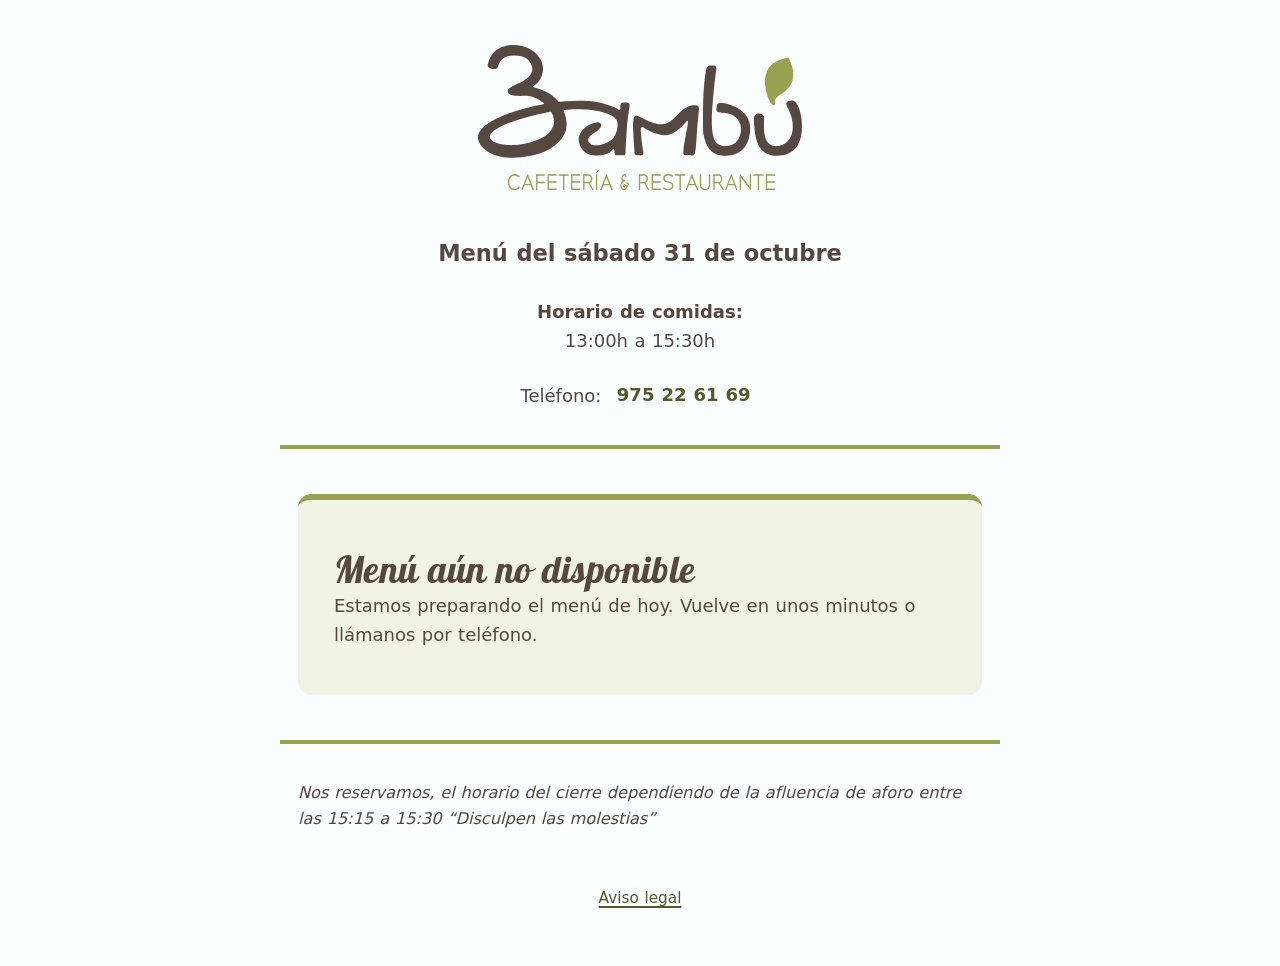
==== index.html @ 219ed7f4 "chore: publicar 20261029-menu-cafeteria.json" ====
<!doctype html>
<html lang="es">
<head>
  <meta charset="utf-8">
  <meta name="viewport" content="width=device-width, initial-scale=1">
  <meta http-equiv="Content-Security-Policy" content="default-src 'none'; style-src 'self'; img-src 'self'; font-src 'self'; manifest-src 'self'; base-uri 'none'; form-action 'none'">
  <meta name="referrer" content="no-referrer">
  <meta name="color-scheme" content="light dark">
  <title>Menú aún no disponible · Bambú Cafetería &amp; Restaurante</title>
  <meta name="description" content="Menú del día de Bambú, cafetería y restaurante de E.Leclerc Soria, con alérgenos de cada plato.">


  <link rel="icon" href="iconos/favicon-32.png" sizes="32x32" type="image/png">
  <link rel="icon" href="iconos/favicon.svg" type="image/svg+xml">
  <link rel="apple-touch-icon" href="iconos/apple-touch-icon.png">
  <link rel="manifest" href="manifest.webmanifest">
  <meta name="theme-color" content="#F9FDFD" media="(prefers-color-scheme: light)">
  <meta name="theme-color" content="#2A231F" media="(prefers-color-scheme: dark)">
  <meta name="apple-mobile-web-app-title" content="Bambú">


  <link rel="preload" href="fuentes/lobster-latin.woff2" as="font" type="font/woff2" crossorigin>
  <link rel="stylesheet" href="css/menu.css?v=fe6bcbd96f">
</head>
<body>

  <a class="salto" href="#pendiente-titulo">Saltar al contenido</a>



<header class="cabecera contenedor">
  <h1 class="cabecera__marca">
<svg xmlns="http://www.w3.org/2000/svg" viewBox="186.5 1462.2 4628 2075" class="logo" aria-hidden="true" focusable="false"><path class="logo__marca" fill="currentColor" d="M680.5,3072.5C542.1,3074.4 393,3045.3 284,2954.5C226.3,2906.4 172.5,2832.2 189.8,2752.6C196.6,2721.4 213.1,2693.3 232.6,2668.5C286.2,2600.4 364.6,2557.3 440.5,2519C567.7,2454.8 704.6,2412.4 841.5,2374.5C909.7,2355.7 959,2343.5 1028,2327.9C1053.6,2322.2 1079.3,2316.9 1105,2311.5C1110.2,2310.4 1115.5,2309.7 1120.8,2308.5C1123.2,2307.9 1125.6,2307.1 1128,2306.2C1128.8,2305.8 1130.9,2304.2 1130.5,2302.9C1128.4,2295.1 1119.2,2289.7 1113.5,2285.3C1087.7,2265.4 1077,2255.7 1048.5,2239.5C998.6,2211.3 944.1,2194.9 887.3,2188.5C851.7,2184.5 815.5,2190.3 780,2190.5C763.3,2190.6 746.6,2189.7 730,2188.7C706.1,2187.3 681.7,2185.1 659,2176.8C644.8,2171.6 628.6,2165.8 619.4,2152.8C616.8,2149 614.4,2144.9 612.9,2140.5C599.4,2100.9 643.4,2072.3 671.5,2055.5C681.1,2049.8 690.7,2044.2 700.7,2039.2C741.9,2018.7 743,2021.6 784.5,2001.8C799.6,1994.6 814.6,1987.2 829.2,1978.9C882.8,1948.4 940.9,1905.1 957.1,1841.9C962.2,1822.1 963,1808.7 961.5,1788.3C960.9,1780.1 956.9,1763.1 954,1755.5C947,1737.1 940,1723.5 928.5,1707.5C914,1687.4 897.4,1666.9 876.7,1652.7C821.6,1614.7 755,1609 690,1610.8C644,1612.1 591.7,1619.2 554,1648.5C525.4,1670.7 501.1,1699.2 485.4,1732C473.5,1756.8 471.9,1798.1 438.8,1805.3C434.8,1806.1 430.6,1806.4 426.5,1806.3C415.9,1805.8 405.4,1804.8 394.9,1803.3C375.3,1800.5 354.5,1796.7 338.2,1784.5C320.5,1771.4 324.6,1744.6 329.5,1726.5C332.9,1714.3 336.1,1702 340.2,1690.1C344.4,1678.2 349.5,1666.5 354.6,1655C380.7,1596.3 428,1543.4 485,1513.2C530.2,1489.2 578.3,1473.9 629,1466.8C801.7,1442.5 1002.7,1514.5 1083.6,1677.3C1093.4,1697.1 1101.2,1717.8 1106.7,1739.2C1127.6,1819.9 1109.6,1905.8 1060.4,1972.7C1039.8,2000.8 1012.4,2023.8 985.4,2045.4C981.8,2048.2 977.4,2049.9 973.8,2052.6C971.1,2054.7 965.8,2060.3 971.6,2062.7C981.7,2066.8 982,2064.8 992.5,2067.8C1016.3,2074.8 1040.1,2081.9 1063.7,2089.7C1123.8,2109.4 1179.9,2137 1232,2172.9C1263.1,2194.3 1290.5,2221.1 1315.3,2249.5C1321.7,2256.9 1327.6,2264.6 1334,2271.9C1335,2273 1336.1,2274.4 1337.5,2274.8C1339.7,2275.3 1342,2274.8 1344.2,2274.6C1352,2274 1359.8,2273.2 1367.5,2272.5C1390,2270.5 1412.5,2268.2 1435,2266.4C1519.3,2259.7 1603.9,2257.2 1688.5,2259.7C1805.9,2263.1 1924.3,2278.3 2036.4,2314.3C2067.5,2324.2 2092.7,2333.7 2122.2,2346.9C2134.8,2352.6 2147.2,2358.6 2159.5,2364.9C2173.6,2372.1 2179.1,2377.5 2194,2383C2198,2384.5 2202.2,2385.5 2206.5,2385.7C2217.2,2386.2 2220.8,2373.7 2220.7,2365.2C2220.4,2346.1 2216.9,2326.2 2224.1,2307.7C2234.7,2280.2 2272.2,2283.2 2295.5,2284.5C2314.4,2285.6 2329.6,2285.1 2344.8,2296.8C2362.1,2309.9 2352.6,2337.7 2349.4,2354.8C2333.7,2441.6 2321.8,2528.5 2315.4,2616.5C2309.6,2697.6 2304,2778.8 2298.9,2860C2294.7,2928.8 2296.3,2935.3 2293.8,3004.1C2293.5,3013 2293.2,3022.8 2286.7,3029.6C2280.4,3036.1 2271.2,3036.1 2262.9,3036.2C2247.4,3036.5 2232,3036.3 2216.5,3036.5C2202,3036.6 2186.1,3037.4 2171.4,3036.5C2163.2,3035.9 2151.5,3036.1 2145.6,3028.6C2132,3011.3 2137.1,2982.2 2135.4,2962.9C2134.9,2956.8 2132.2,2943.2 2122.9,2943.5C2119.2,2943.6 2114.8,2947.7 2112.5,2950.2C2103,2960.4 2090.3,2976.3 2079.8,2985.7C2057.5,3005.8 2028.9,3017.9 2000,3024.8C1958.8,3034.8 1916.6,3038.8 1874.2,3039C1840.7,3039.2 1807.1,3036.6 1775,3025.9C1679.2,2994.2 1614,2887.9 1626.8,2788.4C1631.9,2749.2 1649.9,2713.9 1674.3,2683.2C1714,2633.4 1770.4,2597.2 1831.1,2578.6C1839,2576.1 1847.1,2574.1 1855.1,2572.1C1876.6,2566.9 1908.5,2558.8 1928.3,2573.3C1954.6,2592.5 1944.8,2630.7 1928.9,2652.8C1888.2,2709.3 1811.9,2722.7 1772.8,2781.2C1767.3,2789.3 1762.1,2801.6 1760.8,2811.4C1754.6,2858.7 1804.5,2889.1 1845.6,2893.1C1910.1,2899.4 1975.8,2883.6 2033.1,2854.2C2066.5,2837.1 2098.3,2814.9 2122,2785.5C2159.5,2739.1 2173.9,2679.1 2179.6,2621C2182.4,2593.5 2180.3,2563.7 2168,2538.5C2154.6,2511.3 2131.4,2490.3 2105.5,2475.3C2028.6,2430.5 1940.6,2409.7 1853.4,2396.2C1774.9,2384 1695,2379.5 1615.5,2380.3C1557.2,2380.8 1521.1,2382.3 1463,2387C1447.5,2388.3 1432.1,2390.5 1416.7,2392C1414.6,2392.2 1411.1,2391.4 1409.1,2392.9C1407.9,2393.8 1408.1,2397 1408.5,2398.1C1410.1,2403.1 1412.1,2408 1413.8,2413C1429.5,2457.8 1430.6,2458.4 1441.9,2504.5C1457.1,2566.5 1456.6,2633.6 1436.7,2694.5C1404.7,2792.5 1327.9,2872.8 1242.3,2927.3C1205.7,2950.6 1179.9,2966.2 1140.3,2984.4C1070.1,3016.6 994.8,3035.9 919,3049.5C840.3,3063.6 760.5,3071.4 680.5,3072.5ZM3719.4,3044.9C3682.4,3044.7 3645.1,3040.8 3609.8,3029.4C3592.5,3023.8 3571.9,3015.4 3556.5,3005.7C3475.2,2954.4 3435.3,2862.2 3414.6,2772C3407.9,2742.8 3401.1,2713.1 3400.8,2683C3400.3,2616 3400.1,2549 3400.4,2482C3400.7,2415.3 3401.3,2348.7 3402.6,2282C3403.4,2233.4 3407.2,2158.5 3410.6,2110C3415.6,2037 3421.2,1963.9 3432.6,1891.5C3434.9,1876.5 3437.9,1861.6 3440.6,1846.7C3446.6,1814.7 3453.8,1764.4 3492.7,1755.6C3502.4,1753.4 3516.1,1754.4 3525,1754.7C3534.7,1755 3544.4,1754.6 3554,1755.8C3558.9,1756.4 3563.7,1758.2 3568.3,1760.2C3597.2,1772.7 3590.2,1809.8 3587.1,1834.2C3582.5,1869.4 3577.7,1904.6 3573.3,1939.8C3569,1975 3564.8,2010.2 3561.1,2045.5C3548.5,2163.7 3536.9,2281.9 3530,2400.5C3524.9,2487.3 3523.4,2574.4 3531,2661.1C3537.8,2738.1 3549.4,2832.8 3618.1,2881.5C3651.7,2905.3 3694.4,2910.6 3734.5,2906.6C3781.8,2902 3831.4,2888.4 3868,2856.4C3899,2829.2 3918.6,2791.8 3929,2752.2C3940.3,2709 3948.4,2665.9 3939.6,2621.3C3933.3,2589.8 3920.9,2559 3902.5,2532.6C3865.8,2479.7 3805.4,2444.8 3742.1,2435.6C3704.3,2430.1 3704.3,2431.9 3666,2429.5C3644.6,2428.2 3625.5,2427.8 3606.7,2417.1C3597.4,2411.9 3593.9,2401.2 3592.4,2391.3C3591,2382.5 3591.9,2369.4 3592.8,2360.5C3594.7,2341.4 3596.2,2317.8 3610.5,2303.1C3627.3,2285.8 3658.3,2289.9 3679.1,2291.3C3711.8,2293.6 3745.3,2302.1 3776.2,2311.9C3851.4,2335.5 3928.2,2370 3983,2428.5C4004,2451 4015.8,2466.4 4031.4,2492.9C4039.8,2507.3 4052.3,2535.2 4057.7,2550.9C4075.4,2602.4 4076.8,2659.5 4071.2,2713C4059.9,2821.1 4013.2,2936 3917.4,2995.6C3858.3,3032.4 3788.2,3045.2 3719.4,3044.9ZM4463,3044.5C4427.7,3044.9 4391.1,3042.8 4357.1,3032.1C4325.2,3021.9 4294.9,3008.6 4268.3,2988.1C4189.3,2927.2 4158.7,2821.7 4144.4,2727.3C4141.6,2708.7 4139.1,2690.1 4137.1,2671.5C4134.8,2650.9 4133.3,2630.2 4131.6,2609.5C4130.2,2592.9 4128.8,2576.4 4127.8,2559.8C4125.5,2520.9 4123.5,2471.4 4160,2446.8C4170.1,2439.9 4184.9,2439.4 4196.3,2439.1C4229.8,2438.2 4270.2,2458 4273,2495.2C4274.7,2518.2 4273.1,2535.6 4272.4,2558.5C4271.7,2579.2 4270.6,2599.8 4270.5,2620.5C4270.4,2639 4270.7,2657.5 4271.8,2676C4272.5,2687.9 4274.1,2699.8 4275.7,2711.6C4285,2778 4304.5,2850.8 4365.7,2887.8C4374,2892.8 4388.9,2898.9 4398.2,2901.4C4411,2904.7 4428.9,2907.2 4442.1,2907C4469.2,2906.5 4484.7,2904 4510.9,2897.4C4540.6,2889.9 4568,2874.8 4591.5,2855.4C4685.6,2778.1 4694.3,2642.4 4673.4,2531C4669.3,2509.3 4662.2,2484.5 4655,2463.7C4645.9,2437.4 4631.9,2401.2 4620.3,2376C4616.4,2367.7 4611.5,2359.8 4607.4,2351.7C4596.1,2329.4 4577.7,2292.8 4604.4,2273.6C4610.2,2269.4 4616.4,2265.7 4622.9,2262.6C4632.6,2258 4648.3,2254 4659,2253.4C4665.6,2253.1 4672.2,2253.2 4678.7,2254.3C4723.7,2262.4 4748.2,2310.8 4764.6,2348.1C4768.5,2357.2 4771.9,2366.4 4775.1,2375.8C4778.4,2385.1 4781.3,2394.5 4784.1,2404C4786.8,2413.4 4789.5,2423 4791.6,2432.6C4795.8,2451.9 4799.8,2471.3 4802.9,2490.9C4806,2510.3 4808.3,2529.9 4810.1,2549.5C4818.1,2638.6 4815.1,2728.5 4787.7,2814.4C4767.6,2877.1 4734.4,2937.5 4681.1,2977.8C4654.7,2997.7 4625.1,3012.9 4594,3024.1C4552.2,3039 4507.2,3044.1 4463,3044.5ZM2479.8,3038.4C2466.8,3038.6 2453.1,3041.1 2441,3034.8C2418.4,3023.1 2421,2990.7 2419.9,2969.8C2419.2,2956.6 2418.4,2943.3 2417.5,2930C2410.9,2830.6 2402.5,2731.2 2401.3,2631.5C2400.9,2593.9 2401.3,2556 2407.6,2518.8C2409.7,2506.1 2412.2,2492.2 2421.7,2482.6C2439.9,2464 2470.2,2475 2490.1,2483.9C2499.5,2488.1 2508.9,2492.6 2518.2,2497.3C2530.1,2503.3 2541.7,2509.9 2553.5,2516C2650.8,2566.3 2764.9,2619.5 2876,2584.3C2920.1,2570.3 2955.7,2537.6 2987.8,2505.7C3047.5,2446.5 3104.1,2378.4 3182.7,2343.5C3214.9,2329.2 3249.9,2324.7 3284.8,2323.3C3301.1,2322.7 3320.2,2324.1 3332.2,2336.8C3343.9,2349.2 3343.8,2367.9 3342.7,2383.6C3339,2434.1 3338.6,2433.8 3333.1,2484.3C3329.5,2517.9 3325.3,2551.3 3322.4,2584.9C3317,2647.6 3308.3,2796.7 3303.6,2859.2C3300.1,2905.7 3295.7,2943.8 3288.9,2990C3286.8,3003.5 3284.9,3023.6 3271.2,3031.9C3267.4,3034.2 3263,3035.4 3258.7,3036.3C3245.6,3039.2 3234.4,3039.2 3221.1,3038.8C3208.4,3038.4 3195.7,3037.4 3183,3037.1C3164.8,3036.8 3135.4,3043.4 3123.5,3024.1C3117.6,3014.5 3118.1,3002.5 3118.9,2991.8C3120.4,2972.8 3121.8,2953.8 3123.8,2934.9C3125.9,2915.9 3128.3,2896.9 3131.1,2878C3142.9,2797.5 3161.6,2718.1 3176.7,2638.2C3182.3,2608.8 3182.1,2601.3 3183.8,2571.5C3184.1,2566.4 3187.8,2546.8 3178.9,2543.6C3168.1,2539.7 3158.2,2561.2 3154.5,2565.5C3144.8,2577 3134.5,2588.1 3124.3,2599.1C3063.3,2665.1 2990.2,2730.8 2898.6,2747.1C2805.6,2763.7 2713.4,2727.1 2631.4,2687.5C2604,2674.3 2578.9,2655.6 2553.2,2639.7C2545.4,2634.9 2531.1,2628.3 2522.8,2635.6C2517.6,2640.1 2514.7,2651.8 2513.7,2655.8C2509.6,2673.2 2511.4,2692 2513,2709.5C2522,2805.9 2522.8,2818.6 2535.6,2914.5C2537.7,2930.5 2540.3,2946.5 2542.9,2962.4C2544.6,2972.7 2547.2,2982.8 2548.4,2993.1C2549.2,3000.5 2549.4,3008 2549.1,3015.5C2547.6,3047.2 2496.9,3038.1 2479.8,3038.4ZM673.5,2892.4C795.1,2890.4 917,2867.2 1029.5,2820.5C1096.7,2792.6 1162.4,2759.6 1211.2,2704.3C1243.5,2667.7 1268,2620.3 1271.5,2571C1273.7,2538.9 1268.2,2507.1 1258.8,2476.5C1253.5,2459 1246.5,2445.3 1238,2429.2C1235.5,2424.4 1232,2417 1225.3,2417C1218.4,2417 1212.1,2419.2 1205.4,2420.4C1187.2,2423.7 1168.9,2426.3 1150.8,2430C1107.3,2438.8 1064,2448.1 1020.8,2457.6C945.6,2474.2 871.7,2496.2 798.2,2518.9C685.3,2553.7 571.7,2592.4 468,2650.1C444.7,2663.1 429.2,2673.1 408.2,2689.6C395.9,2699.3 383.5,2711.4 373.7,2723.6C367.6,2731.2 360.3,2743.6 357.7,2753C344.6,2800.7 391.9,2835.3 429,2852.9C475.7,2874.9 527.1,2883.4 578,2888C610.4,2890.9 641,2892.9 673.5,2892.4Z"/><path class="logo__decor" fill="#99A052" d="M4427.3,3309.1L4427.3,3331.4L4316.7,3331.4L4316.7,3407.9L4426.2,3407.9L4426.2,3429.4L4316.7,3429.4L4316.7,3511.7L4428,3511.7L4428,3534.1L4297.6,3534.1L4297.6,3309.1L4427.3,3309.1ZM4264.9,3309.1L4264.9,3331.4L4201.9,3331.4L4201.9,3534.1L4182.5,3534.1L4182.5,3331.4L4119.5,3331.4L4119.5,3309.1L4264.9,3309.1ZM3927.9,3306.2L4068.1,3483.8L4068.1,3309.1L4087,3309.1L4087,3537L4083.7,3537L3943.4,3359.1L3943.4,3534.1L3924.8,3534.1L3924.8,3306.2L3927.9,3306.2ZM3805.9,3306.2L3895.8,3534.1L3874.5,3534.1L3848.2,3466.1L3759.2,3466.1L3732.9,3534.1L3712.4,3534.1L3802.1,3306.2L3805.9,3306.2ZM3765.8,3448.8L3841.5,3448.8L3803.9,3350.9L3765.8,3448.8ZM3624.1,3309.1C3633.3,3309.1 3641.2,3310.9 3648,3314.4C3654.7,3317.9 3660.3,3322.6 3664.7,3328.4C3669.1,3334.2 3672.3,3340.9 3674.5,3348.5C3676.6,3356.2 3677.7,3364.1 3677.7,3372.3C3677.7,3379 3677,3385.5 3675.6,3391.7C3674.2,3398 3672.1,3403.8 3669.2,3409.2C3666.4,3414.6 3662.8,3419.3 3658.3,3423.3C3653.9,3427.4 3648.7,3430.4 3642.8,3432.6L3699.7,3534.1L3677.7,3534.1L3623.2,3435.6L3566.6,3435.6L3566.6,3534.1L3547.5,3534.1L3547.5,3309.1L3624.1,3309.1ZM3566.6,3417.6L3621.4,3417.6C3627.9,3417.6 3633.5,3416.4 3638.2,3414.1C3642.9,3411.7 3646.7,3408.6 3649.7,3404.5C3652.6,3400.5 3654.8,3395.9 3656.2,3390.8C3657.6,3385.8 3658.3,3380.4 3658.3,3374.7C3658.3,3369 3657.6,3363.6 3656.2,3358.4C3654.8,3353.2 3652.6,3348.6 3649.7,3344.5C3646.7,3340.5 3642.9,3337.3 3638.2,3335C3633.5,3332.6 3627.9,3331.4 3621.4,3331.4L3566.6,3331.4L3566.6,3417.6ZM3374.1,3309.1L3374.1,3444.7C3374.1,3455.6 3375,3465.4 3376.9,3474.1C3378.7,3482.7 3381.9,3490.1 3386.2,3496.1C3390.6,3502.2 3396.3,3506.8 3403.3,3509.9C3410.2,3513.1 3418.8,3514.7 3429.1,3514.7C3448.4,3514.7 3462.4,3508.9 3471.2,3497.4C3479.9,3486 3484.3,3468.4 3484.3,3444.7L3484.3,3309.1L3503.2,3309.1L3503.2,3444.1C3503.2,3475.8 3496.8,3499.3 3484.1,3514.4C3471.3,3529.4 3452.9,3537 3428.9,3537C3403.5,3537 3384.8,3529.1 3372.8,3513.2C3360.8,3497.3 3354.7,3474.4 3354.7,3444.4L3354.7,3309.1L3374.1,3309.1ZM3244.1,3306.2L3334.1,3534.1L3312.7,3534.1L3286.4,3466.1L3197.4,3466.1L3171.1,3534.1L3150.6,3534.1L3240.3,3306.2L3244.1,3306.2ZM3204.1,3448.8L3279.7,3448.8L3242.1,3350.9L3204.1,3448.8ZM3147.3,3309.1L3147.3,3331.4L3084.3,3331.4L3084.3,3534.1L3064.9,3534.1L3064.9,3331.4L3002,3331.4L3002,3309.1L3147.3,3309.1ZM2966.1,3347.6C2955.7,3341.3 2945.1,3336.4 2934.2,3332.9C2923.3,3329.4 2912.3,3327.6 2901.1,3327.6C2893.9,3327.6 2887.2,3328.5 2881.2,3330.1C2875.2,3331.8 2870.1,3334.3 2865.9,3337.8C2861.6,3341.2 2858.4,3345.5 2856.1,3350.6C2853.8,3355.7 2852.6,3361.6 2852.6,3368.5C2852.6,3378.1 2855,3385.4 2859.7,3390.4C2864.5,3395.4 2871.9,3399.8 2882,3403.5C2886.2,3405.1 2890.8,3406.6 2896,3408.1C2901.2,3409.5 2906.5,3411.1 2911.8,3412.6C2917.2,3414.2 2922.4,3415.8 2927.6,3417.3C2932.8,3418.9 2937.5,3420.4 2941.7,3422C2954,3426.9 2963.1,3433.4 2968.9,3441.4C2974.8,3449.5 2977.7,3460.2 2977.7,3473.8C2977.7,3493.6 2971.7,3509.1 2959.8,3520.2C2947.8,3531.4 2930.5,3537 2907.8,3537C2902.8,3537 2897.1,3536.7 2890.7,3536C2884.3,3535.3 2877.7,3534.2 2870.9,3532.6C2864,3531 2857.2,3528.9 2850.5,3526.3C2843.8,3523.6 2837.5,3520.2 2831.7,3516.1L2836.1,3495.5C2841.8,3499.1 2847.8,3502.1 2854.2,3504.7C2860.6,3507.2 2866.9,3509.3 2873.3,3511C2879.7,3512.6 2885.9,3513.8 2891.9,3514.5C2897.9,3515.2 2903.4,3515.5 2908.5,3515.5C2925.2,3515.5 2937.7,3511.8 2945.9,3504.4C2954,3496.9 2958.1,3486.4 2958.1,3472.9C2958.1,3464.1 2956.1,3456.9 2952.1,3451.3C2948.1,3445.7 2941,3441.1 2930.7,3437.6C2927.3,3436.4 2923.2,3435.2 2918.4,3433.8C2913.6,3432.4 2908.5,3431 2903.1,3429.5C2897.8,3428.1 2892.5,3426.5 2887.2,3425C2882,3423.4 2877.2,3421.8 2873.1,3420.3C2867.2,3417.9 2861.7,3415.2 2856.8,3412.2C2851.9,3409.1 2847.8,3405.5 2844.4,3401.1C2841,3396.8 2838.3,3391.8 2836.4,3386.2C2834.4,3380.5 2833.5,3373.9 2833.5,3366.4C2833.5,3356.4 2835.1,3347.7 2838.5,3340.3C2841.8,3332.8 2846.5,3326.6 2852.6,3321.4C2858.7,3316.4 2866,3312.5 2874.5,3310C2883.1,3307.4 2892.5,3306.2 2902.9,3306.2C2927.6,3306.2 2950.1,3313 2970.6,3326.8L2966.1,3347.6ZM2796.8,3309.1L2796.8,3331.4L2686.1,3331.4L2686.1,3407.9L2795.6,3407.9L2795.6,3429.4L2686.1,3429.4L2686.1,3511.7L2797.4,3511.7L2797.4,3534.1L2667,3534.1L2667,3309.1L2796.8,3309.1ZM2561,3309.1C2570.2,3309.1 2578.2,3310.9 2585,3314.4C2591.7,3317.9 2597.3,3322.6 2601.7,3328.4C2606,3334.2 2609.3,3340.9 2611.5,3348.5C2613.6,3356.2 2614.7,3364.1 2614.7,3372.3C2614.7,3379 2614,3385.5 2612.6,3391.7C2611.2,3398 2609.1,3403.8 2606.2,3409.2C2603.4,3414.6 2599.8,3419.3 2595.3,3423.3C2590.9,3427.4 2585.7,3430.4 2579.7,3432.6L2636.7,3534.1L2614.7,3534.1L2560.2,3435.6L2503.6,3435.6L2503.6,3534.1L2484.5,3534.1L2484.5,3309.1L2561,3309.1ZM2503.6,3417.6L2558.4,3417.6C2564.9,3417.6 2570.5,3416.4 2575.2,3414.1C2579.8,3411.7 2583.7,3408.6 2586.6,3404.5C2589.6,3400.5 2591.8,3395.9 2593.2,3390.8C2594.6,3385.8 2595.3,3380.4 2595.3,3374.7C2595.3,3369 2594.6,3363.6 2593.2,3358.4C2591.8,3353.2 2589.6,3348.6 2586.6,3344.5C2583.7,3340.5 2579.8,3337.3 2575.2,3335C2570.5,3332.6 2564.9,3331.4 2558.4,3331.4L2503.6,3331.4L2503.6,3417.6ZM2306.9,3426.5L2306.9,3446.2C2311,3445.9 2315.9,3445.6 2319.6,3448.1C2325.9,3452.3 2326,3465 2318.5,3468.2C2310.1,3471.9 2304.4,3461.4 2299.9,3457C2290.7,3447.9 2279.6,3442.2 2267.9,3450.9C2255.4,3460.2 2256.2,3489.1 2270.6,3496.4C2276.6,3499.4 2281.4,3499.7 2287.9,3498.3L2287.9,3480.7C2283.4,3479.6 2281.1,3477.8 2279.8,3473.2C2279.5,3471.9 2281.1,3468.6 2283.2,3469.3C2296.2,3474.1 2300.4,3488.2 2296.4,3500.6C2290.8,3517.9 2261.6,3519 2250.3,3507.6C2229.2,3486.3 2228.3,3449.6 2249.3,3427.8C2258.6,3418.1 2272.3,3413.2 2284.9,3409.8C2284.9,3409.8 2285,3395.9 2284.9,3393.1C2273.9,3389.4 2263.1,3386 2257,3375.4C2250.4,3363.9 2250.2,3349.7 2255.6,3337.8C2258.6,3331.1 2266.8,3325.1 2274.4,3326.4C2285.5,3328.3 2290.8,3338.4 2296.6,3346.8L2310.6,3336C2303.5,3325.7 2296.5,3313 2284.2,3307.8C2257.8,3296.8 2239.3,3326.9 2235.6,3348.9C2234.3,3356.7 2236,3370.5 2238.6,3377.9C2241.1,3385.3 2248.9,3392.2 2246.3,3400.9C2242.4,3414.6 2230.3,3423.6 2224.6,3436.4C2211.6,3465.6 2219.3,3502.8 2241.7,3525.3C2258.9,3542.5 2290.5,3536.5 2305,3518.6C2308.9,3513.7 2317.6,3496.9 2319.5,3494.2C2326.7,3483.8 2337.3,3476.6 2339.9,3463.5C2342.3,3450.9 2338.4,3434 2326,3427.7C2319.7,3424.6 2313.4,3425.4 2306.9,3426.5ZM2023.1,3306.2L2113,3534.1L2091.6,3534.1L2065.4,3466.1L1976.3,3466.1L1950.1,3534.1L1929.6,3534.1L2019.3,3306.2L2023.1,3306.2ZM1983,3448.8L2058.7,3448.8L2021.1,3350.9L1983,3448.8ZM1890.2,3309.1L1890.2,3534.1L1871.1,3534.1L1871.1,3309.1L1890.2,3309.1ZM1930.8,3245L1878.8,3291.8L1864.6,3291.8L1902.4,3245L1930.8,3245ZM1765.1,3309.1C1774.3,3309.1 1782.3,3310.9 1789,3314.4C1795.8,3317.9 1801.4,3322.6 1805.7,3328.4C1810.1,3334.2 1813.4,3340.9 1815.5,3348.5C1817.7,3356.2 1818.8,3364.1 1818.8,3372.3C1818.8,3379 1818,3385.5 1816.6,3391.7C1815.2,3398 1813.1,3403.8 1810.3,3409.2C1807.5,3414.6 1803.8,3419.3 1799.4,3423.3C1794.9,3427.4 1789.8,3430.4 1783.8,3432.6L1840.8,3534.1L1818.8,3534.1L1764.2,3435.6L1707.7,3435.6L1707.7,3534.1L1688.5,3534.1L1688.5,3309.1L1765.1,3309.1ZM1707.7,3417.6L1762.4,3417.6C1769,3417.6 1774.6,3416.4 1779.2,3414.1C1783.9,3411.7 1787.7,3408.6 1790.7,3404.5C1793.7,3400.5 1795.9,3395.9 1797.3,3390.8C1798.7,3385.8 1799.4,3380.4 1799.4,3374.7C1799.4,3369 1798.7,3363.6 1797.3,3358.4C1795.9,3353.2 1793.7,3348.6 1790.7,3344.5C1787.7,3340.5 1783.9,3337.3 1779.2,3335C1774.6,3332.6 1769,3331.4 1762.4,3331.4L1707.7,3331.4L1707.7,3417.6ZM1645.8,3309.1L1645.8,3331.4L1535.2,3331.4L1535.2,3407.9L1644.7,3407.9L1644.7,3429.4L1535.2,3429.4L1535.2,3511.7L1646.5,3511.7L1646.5,3534.1L1516,3534.1L1516,3309.1L1645.8,3309.1ZM1483.3,3309.1L1483.3,3331.4L1420.3,3331.4L1420.3,3534.1L1401,3534.1L1401,3331.4L1338,3331.4L1338,3309.1L1483.3,3309.1ZM1309.3,3309.1L1309.3,3331.4L1198.7,3331.4L1198.7,3407.9L1308.2,3407.9L1308.2,3429.4L1198.7,3429.4L1198.7,3511.7L1310,3511.7L1310,3534.1L1179.5,3534.1L1179.5,3309.1L1309.3,3309.1ZM1141.2,3309.1L1141.2,3331.4L1035.7,3331.4L1035.7,3415L1140.1,3415L1140.1,3436.1L1035.7,3436.1L1035.7,3534.1L1016.6,3534.1L1016.6,3309.1L1141.2,3309.1ZM897.7,3306.2L987.7,3534.1L966.3,3534.1L940,3466.1L851,3466.1L824.7,3534.1L804.3,3534.1L894,3306.2L897.7,3306.2ZM857.7,3448.8L933.4,3448.8L895.7,3350.9L857.7,3448.8ZM772.4,3356.4C763.4,3348.2 753.7,3341.5 743.4,3336.3C733.1,3331.1 721.6,3328.5 709,3328.5C698.3,3328.5 688.4,3330.6 679.3,3334.7C670.2,3338.8 662.2,3344.8 655.4,3352.6C648.5,3360.5 643.2,3370.1 639.3,3381.6C635.5,3393.1 633.5,3406.1 633.5,3420.6C633.5,3435.3 635.5,3448.4 639.3,3460.1C643.2,3471.8 648.5,3481.6 655.4,3489.7C662.2,3497.7 670.2,3503.9 679.4,3508.2C688.6,3512.5 698.5,3514.7 709,3514.7C715.2,3514.7 721.4,3513.9 727.6,3512.3C733.7,3510.7 739.6,3508.3 745.1,3505.1C750.5,3501.9 755.6,3497.8 760.1,3492.9C764.6,3488 768.4,3482.2 771.3,3475.5L785.8,3489.7C781.9,3497.7 777.3,3504.7 771.8,3510.7C766.3,3516.7 760.2,3521.6 753.5,3525.5C746.8,3529.4 739.8,3532.3 732.3,3534.2C724.8,3536.1 717.2,3537 709.4,3537C695.8,3537 683.1,3534.2 671.5,3528.6C659.8,3523 649.8,3515.1 641.3,3504.9C632.9,3494.8 626.2,3482.4 621.4,3468C616.6,3453.6 614.2,3437.6 614.2,3420C614.2,3402.3 616.6,3386.5 621.4,3372.5C626.2,3358.5 632.9,3346.6 641.4,3336.8C650,3326.9 660.1,3319.4 671.8,3314.1C683.6,3308.8 696.3,3306.2 710.1,3306.2C725.4,3306.2 739.2,3309.1 751.5,3314.8C763.8,3320.6 774.7,3328.2 784,3337.6L772.4,3356.4ZM4403.7,2321C4393.7,2321 4389.1,2316.6 4382.1,2309.7C4368.9,2296.8 4362.1,2281.7 4354,2265.2C4321.7,2199.5 4297.9,2126.4 4289.5,2053.5C4286.9,2031.2 4284,2008 4284,1985.5C4284,1975.5 4286.5,1952.2 4287.5,1942C4291.3,1905.5 4299.8,1870.6 4314.8,1837C4355.7,1745.2 4442.4,1690.2 4535.5,1662.5C4560,1655.2 4587,1647.5 4612.6,1646C4621.6,1645.5 4623.3,1652 4627.6,1659.3C4633.9,1670 4638.9,1681.2 4644,1692.5C4667.8,1745.7 4686.1,1804.2 4688,1862.7C4688.9,1890.7 4688.8,1910.9 4685.6,1937.6C4676.9,2010 4629.9,2073.7 4575.7,2119.3C4559.3,2133.1 4542.1,2146.2 4524.5,2158.5C4499.2,2176.2 4472.7,2192.7 4450.9,2214.8C4438.7,2227.3 4426.2,2243.2 4425.3,2261.5C4424.3,2279.1 4439.7,2310.6 4415.2,2318.9C4411.5,2320.2 4407.6,2321 4403.7,2321Z"/></svg>    <span class="visualmente-oculto">Bambú Cafetería &amp; Restaurante</span>
  </h1>
  <p class="cabecera__fecha">Menú del <time datetime="2026-10-31">sábado 31 de octubre</time></p>

  <p class="cabecera__horario">
    <strong class="cabecera__horario-etiqueta">Horario de comidas:</strong>
    <span class="cabecera__horario-valor">13:00h a 15:30h</span>
  </p>

  <p class="cabecera__telefono">Teléfono: <a href="tel:+34975226169">975 22 61 69</a></p>
</header>
  <main id="contenido" class="contenedor">


    <section class="seccion" aria-labelledby="pendiente-titulo">
      <h2 class="seccion__titulo" id="pendiente-titulo" tabindex="-1">Menú aún no disponible</h2>
      <p>Estamos preparando el menú de hoy. Vuelve en unos minutos o llámanos por teléfono.</p>
    </section>

  </main>


  <footer class="pie contenedor">
    <p class="pie__nota">Nos reservamos, el horario del cierre dependiendo de la afluencia de aforo entre las 15:15 a 15:30 “Disculpen las molestias”</p>
    <div class="pie__legal">
      <p><a href="aviso-legal.html">Aviso legal</a></p>
    </div>
  </footer>

</body>
</html>
---- css/menu.css ----
/* === fuentes.css === */

/* ABOUTME: Declaración de las fuentes propias de la web, servidas desde nuestro dominio.
   ABOUTME: Nunca desde el CDN de Google Fonts: cada visita enviaría la IP del cliente a Google (RGPD). */

/* === Lobster (títulos) === */

/* Solo el subconjunto latin (U+0000-00FF y algunos signos): cubre tildes,
   ñ, ü, ¿, ¡ y el símbolo €. Licencia OFL en fuentes/OFL-Lobster.txt.
   swap muestra el texto con la fuente del sistema mientras carga, en vez
   de dejar los títulos en blanco. */
@font-face {
  font-family: "Lobster";
  font-style: normal;
  font-weight: 400;
  font-display: swap;
  src: url("../fuentes/lobster-latin.woff2") format("woff2");
}


/* === variables.css === */

/* ABOUTME: Tokens de diseño de la web del menú: paleta clara y oscura, espaciados y medidas.
   ABOUTME: Los ratios de contraste de cada color están calculados en el plan; no cambiar un color sin recalcularlo. */

/* === Paleta clara === */

/* Colores sacados del logo. Sobre --surface el texto va siempre en --text:
   --accent sobre --surface se queda en 6,67:1 y no llega a AAA. --decor es
   solo decorativo (2,73:1), nunca para texto ni para información. */
:root {
  color-scheme: light dark;

  --bg: #F9FDFD;
  --text: #554841;
  --accent: #54582D;
  --decor: #99A052;
  --surface: #F2F3E7;

  --fuente: system-ui, -apple-system, "Segoe UI", Roboto, sans-serif;
  /* La misma de los títulos del menú impreso. Solo para títulos grandes:
     una caligráfica en texto corrido o pequeño se lee peor. */
  --fuente-titulos: "Lobster", Georgia, serif;
  --interlineado: 1.6;

  --espacio-xs: 0.25rem;
  --espacio-s: 0.5rem;
  --espacio-m: 1rem;
  --espacio-l: 1.5rem;
  --espacio-xl: 2.5rem;
  --espacio-xxl: 3.5rem;

  /* Relleno lateral de las tarjetas: justo en 320 px para no estrechar el
     texto, más holgado según crece la pantalla. */
  --relleno-tarjeta: clamp(1rem, 5vw, 2rem);

  --ancho-max: 40rem;
  --radio: 0.75rem;
  --borde-alergeno: 3px;

  /* Zona táctil mínima de WCAG 2.5.5 (AAA). */
  --tactil: 44px;
}

/* === Paleta oscura === */

/* Paleta invertida: fondo marrón y texto crema. Ratios: texto 13,4:1 sobre
   fondo y 11,5:1 sobre surface; acento 9,4:1 y 8,1:1. Aquí el acento sí
   llega a AAA sobre surface. */
@media (prefers-color-scheme: dark) {
  :root {
    --bg: #2A231F;
    --text: #F3EEE4;
    --accent: #C8CF8A;
    --decor: #99A052;
    --surface: #362E29;
  }
}


/* === base.css === */

/* ABOUTME: Estilos base de la web del menú: tipografía, enlaces, foco, salto al contenido y contenedor.
   ABOUTME: Mobile first; no hay media queries de ancho porque una sola columna funciona de 320 px en adelante. */

/* === Reset mínimo === */

*,
*::before,
*::after {
  box-sizing: border-box;
}

/* === Tipografía y página === */

/* En porcentaje y no en px para respetar el tamaño de letra que el usuario
   tenga configurado: 112,5 % son 18 px con la configuración por defecto. */
html {
  font-size: 112.5%;
  -webkit-text-size-adjust: 100%;
  text-size-adjust: 100%;
}

@media (prefers-reduced-motion: no-preference) {
  html {
    scroll-behavior: smooth;
  }
}

body {
  margin: 0;
  background: var(--bg);
  color: var(--text);
  font-family: var(--fuente);
  line-height: var(--interlineado);
  /* WCAG 1.4.12: el texto debe aguantar más espacio entre letras y palabras. */
  word-spacing: 0.04em;
  /* Nombres largos de platos no deben provocar scroll horizontal a 320 px. */
  overflow-wrap: anywhere;
}

h1,
h2,
h3 {
  line-height: 1.25;
  margin: 0;
}

/* Lobster solo tiene peso normal: con el bold por defecto de los h2/h3 el
   navegador la engordaría artificialmente y se emborrona. */
h2,
h3 {
  font-family: var(--fuente-titulos);
  font-weight: normal;
  letter-spacing: 0.01em;
}

p {
  margin: 0;
}

/* === Enlaces y foco === */

a {
  color: var(--accent);
  text-decoration-thickness: 2px;
  text-underline-offset: 0.2em;
}

/* Los teléfonos van sin subrayado, por estética. Para no distinguirlos
   solo por el color (WCAG 1.4.1) van en negrita, que es otra pista
   visual, y recuperan el subrayado al pasar el ratón o con el foco. */
a[href^="tel:"] {
  text-decoration: none;
}

a[href^="tel:"]:hover,
a[href^="tel:"]:focus-visible {
  text-decoration: underline;
}

/* Anillo de foco grueso y separado del elemento para que se vea sobre
   cualquier fondo, también en las tarjetas. */
:focus-visible {
  outline: 3px solid var(--accent);
  outline-offset: 3px;
}

/* === Salto al contenido === */

/* Fuera de la pantalla hasta que recibe foco con el teclado. */
.salto {
  position: absolute;
  left: var(--espacio-m);
  top: -100px;
  padding: var(--espacio-s) var(--espacio-m);
  background: var(--accent);
  color: var(--bg);
  border-radius: var(--radio);
  z-index: 1;
}

.salto:focus {
  top: var(--espacio-m);
}

/* === Texto solo para lectores de pantalla === */

/* Oculto a la vista pero no a los lectores de pantalla; display: none
   lo ocultaría también para ellos. */
.visualmente-oculto {
  position: absolute;
  width: 1px;
  height: 1px;
  margin: -1px;
  padding: 0;
  overflow: hidden;
  clip-path: inset(50%);
  white-space: nowrap;
  border: 0;
}

/* === Contenedor === */

.contenedor {
  max-width: var(--ancho-max);
  margin-inline: auto;
  padding-inline: var(--espacio-m);
}

/* Las listas de la página son de contenido, no de viñetas. Llevan
   role="list" en el HTML porque Safari quita la semántica de lista a
   VoiceOver cuando se pone list-style: none. */
.lista-limpia {
  list-style: none;
  margin: 0;
  padding: 0;
}


/* === componentes/cabecera.css === */

/* ABOUTME: Cabecera de la página: marca, fecha del menú, horario de comidas y teléfono.
   ABOUTME: Va sobre --bg, así que aquí sí se puede usar --accent para el enlace del teléfono. */

/* === Cabecera === */

.cabecera {
  padding-block: var(--espacio-xl) var(--espacio-l);
  text-align: center;
  border-bottom: 4px solid var(--decor);
}

.cabecera__marca {
  margin: 0;
}

/* Ancho limitado para que en escritorio no ocupe media pantalla; en móvil
   se ajusta al ancho disponible. */
.logo {
  display: block;
  width: min(100%, 18rem);
  height: auto;
  margin-inline: auto;
}

.logo__decor {
  fill: var(--decor);
}

.cabecera__fecha {
  margin-top: var(--espacio-xl);
  font-size: 1.25rem;
  font-weight: bold;
}

/* === Horario y teléfono === */

.cabecera__horario {
  margin-top: var(--espacio-l);
}

/* Etiqueta y hora en líneas separadas; nowrap para que la hora no se
   parta por un espacio o un guion a mitad del rango. */
.cabecera__horario-etiqueta {
  display: block;
}

.cabecera__horario-valor {
  white-space: nowrap;
}

.cabecera__telefono {
  margin-top: var(--espacio-m);
}

/* El enlace tel: es lo que más se toca en móvil: zona táctil de 44 px. */
.cabecera__telefono a {
  display: inline-flex;
  align-items: center;
  min-height: var(--tactil);
  padding-inline: var(--espacio-s);
  font-weight: bold;
}


/* === componentes/indice.css === */

/* ABOUTME: Índice de secciones con anclas internas, debajo de la cabecera.
   ABOUTME: Lista simple que se reparte en varias líneas; no es sticky para no tapar contenido al hacer zoom. */

/* === Índice === */

.indice {
  margin-block: var(--espacio-xl);
}

.indice__lista {
  display: flex;
  flex-wrap: wrap;
  justify-content: center;
  gap: var(--espacio-s);
}

.indice__enlace {
  display: inline-flex;
  align-items: center;
  min-height: var(--tactil);
  padding-inline: var(--espacio-m);
  border: 2px solid var(--accent);
  border-radius: 999px;
  text-decoration: none;
  font-weight: bold;
}

.indice__enlace:hover {
  text-decoration: underline;
}


/* === componentes/seccion.css === */

/* ABOUTME: Bloques del menú (menú del día, combinados, únicos, infantil) como tarjetas.
   ABOUTME: Incluye los precios del bloque y las notas de qué incluye. */

/* === Sección === */

.seccion {
  margin-block: var(--espacio-xl);
  padding: var(--espacio-xl) var(--relleno-tarjeta);
  background: var(--surface);
  border-radius: var(--radio);
  border-top: 6px solid var(--decor);
  /* Al saltar desde el índice, que el título no quede pegado al borde. */
  scroll-margin-top: var(--espacio-m);
}

.seccion__titulo {
  font-size: 2.1rem;
}

.seccion__subtitulo {
  margin-top: var(--espacio-xxl);
  padding-bottom: var(--espacio-s);
  font-size: 1.6rem;
  border-bottom: 2px solid var(--decor);
}

/* === Precios del bloque === */

/* Grid con columnas iguales: las placas miden siempre lo mismo aunque
   "de lunes a viernes" sea más largo que "Sábados". Si caben dos de 8rem
   van lado a lado, como en el impreso; si no, una debajo de otra y a todo
   el ancho. Con una sola placa (infantil) ocupa todo el ancho. */
.precios {
  margin-top: var(--espacio-l);
  display: grid;
  grid-template-columns: repeat(auto-fit, minmax(8rem, 1fr));
  gap: var(--espacio-m);
}

/* Cada precio en su propia placa sobre --bg, como la etiqueta de precio de
   los platos, para que sea lo primero que se ve de la sección. */
.precios__item {
  display: flex;
  flex-direction: column;
  align-items: center;
  justify-content: center;
  padding: var(--espacio-s) var(--espacio-m);
  background: var(--bg);
  border: 2px solid var(--decor);
  border-radius: var(--radio);
  text-align: center;
}

/* Sobre --bg y en --text: 8,6:1 en claro. --accent no se usa aquí por
   coherencia con los precios de los platos. */
.precios__importe {
  font-family: var(--fuente-titulos);
  font-size: 2rem;
  line-height: 1.1;
  white-space: nowrap;
}

.precios__texto {
  font-size: 0.95rem;
}

/* === Notas === */

/* Pie de la tarjeta: separado de los platos por una línea y en tamaño
   pequeño, para que se lea después de ellos. */
.nota {
  margin-top: var(--espacio-l);
  padding-top: var(--espacio-l);
  border-top: 2px solid var(--decor);
  font-size: 0.9rem;
}

/* === Volver al índice === */

/* El índice no es fijo y la página es larga en móvil: un enlace al final
   de cada sección ahorra subir a mano. Va sobre --surface, así que en
   --text y no en --accent (que ahí no llega a 7:1). */
.seccion__volver {
  margin-top: var(--espacio-l);
  text-align: right;
}

.seccion__volver a {
  display: inline-flex;
  align-items: center;
  gap: var(--espacio-xs);
  min-height: var(--tactil);
  color: var(--text);
  font-size: 0.9rem;
}

/* Flecha decorativa en CSS y no en el HTML. El texto alternativo vacío
   tras la barra evita que el lector de pantalla diga "flecha arriba";
   la primera línea es la versión para navegadores que no lo entienden. */
.seccion__volver a::before {
  content: "↑";
  content: "↑" / "";
}

.nota__aclaracion {
  margin-top: var(--espacio-s);
  font-style: italic;
}


/* === componentes/plato.css === */

/* ABOUTME: Cada plato de la carta con su precio (si lo tiene) y sus alérgenos siempre visibles.
   ABOUTME: "Contiene" y "Trazas" se distinguen por texto y por forma del borde, nunca solo por color. */

/* === Plato === */

/* Sangría francesa: la hoja cuelga a la izquierda y nombre y alérgenos
   quedan alineados a su derecha. Así la columna de hojas marca dónde
   empieza cada plato y los alérgenos no compiten con el nombre. */
.plato {
  position: relative;
  padding-block: var(--espacio-l);
  padding-left: 1.4rem;
}

/* La hoja del logo como viñeta. Es decorativa (el oliva no llega a 3:1)
   y content: "" hace que los lectores de pantalla no la anuncien. Mismo
   oliva en los dos temas, por eso basta con un SVG de color fijo.
   El top la centra en la primera línea del nombre:
   (alto de línea del nombre 1,62rem - alto de la hoja 1rem) / 2. */
.plato::before {
  content: "";
  position: absolute;
  left: 0;
  top: calc(var(--espacio-l) + 0.31rem);
  width: 0.6rem;
  height: 1rem;
  background: url("../img/hoja.svg") no-repeat center / contain;
}

.plato + .plato {
  border-top: 1px solid var(--decor);
}

/* Grid y no flex-wrap: con flex el precio caía debajo del nombre en móvil y
   quedaba suelto a la izquierda. Así el precio está siempre arriba a la
   derecha y el nombre se parte en líneas dentro de su columna. */
.plato__cabecera {
  display: grid;
  grid-template-columns: 1fr auto;
  align-items: start;
  gap: var(--espacio-m);
}

/* El nombre es un h3 o h4 para que el lector de pantalla salte de plato
   en plato, pero no debe parecer un título: deshace la Lobster y el
   espaciado que base.css da a los h3 y el margen por defecto del h4. */
.plato__nombre {
  margin: 0;
  font-family: var(--fuente);
  font-size: 1.2rem;
  font-weight: bold;
  letter-spacing: normal;
  line-height: 1.35;
}

/* Etiqueta de precio sobre --bg y no sobre --surface: destaca de la tarjeta
   y mantiene el contraste (8,6:1 en claro, 13,4:1 en oscuro).
   nowrap para que "8,50 €" nunca se parta en dos líneas. */
.plato__precio {
  padding: 0.15rem var(--espacio-s);
  background: var(--bg);
  border: 2px solid var(--decor);
  border-radius: 999px;
  font-family: var(--fuente-titulos);
  font-size: 1.3rem;
  line-height: 1.1;
  white-space: nowrap;
}

/* === Alérgenos === */

/* Secundarios en tamaño y peso, nunca en contraste: siguen en --text y a
   7:1 o más. Más pequeños que el nombre del plato para que no compitan
   con él, pero siempre visibles. 0,85rem son unos 15 px. */
.alergenos {
  position: relative;
  margin-top: var(--espacio-s);
  padding-left: var(--espacio-s);
  font-size: 0.85rem;
  line-height: 1.5;
}

.alergenos + .alergenos {
  margin-top: var(--espacio-xs);
}

/* Peso medio y no negrita: la etiqueta se distingue del listado, pero la
   única negrita del plato es su nombre. */
.alergenos__etiqueta {
  font-weight: 500;
}

/* Barra continua = contiene; discontinua = puede contener trazas. Así se
   distinguen también en blanco y negro, al imprimir o con daltonismo.
   Se dibujan con degradados y no con border dotted/dashed porque Safari
   en iOS pinta mal los bordes punteados finos (solo se veía un punto).
   Las trazas: 4 px de línea y 4 px de hueco, repetido en vertical.
   La barra va en un pseudo-elemento y no como fondo del párrafo: con un
   degradado detrás del texto, axe no puede calcular el contraste y marca
   cada línea para revisión manual. */
.alergenos--contiene::before,
.alergenos--trazas::before {
  content: "";
  position: absolute;
  left: 0;
  top: 0;
  bottom: 0;
  width: var(--borde-alergeno);
  background-repeat: repeat-y;
  background-position: left top;
}

.alergenos--contiene::before {
  background-image: linear-gradient(var(--text), var(--text));
  background-size: 100% 100%;
}

.alergenos--trazas::before {
  background-image: linear-gradient(var(--text) 50%, transparent 50%);
  background-size: 100% 8px;
}

/* === Iconos de alérgenos === */

/* El icono va como máscara y no como <img>: el SVG solo da la forma y el
   color sale de currentColor, así cambia con el modo oscuro. Es decorativo
   (content: "") y siempre va junto al nombre, que es la información.
   nowrap para que el icono nunca quede en una línea y su nombre en otra. */
.alergeno {
  white-space: nowrap;
}

.alergeno::before {
  content: "";
  display: inline-block;
  width: 1.15em;
  height: 1.15em;
  margin-right: 0.2em;
  vertical-align: -0.22em;
  background: currentColor;
  -webkit-mask: var(--icono) no-repeat center / contain;
  mask: var(--icono) no-repeat center / contain;
}

.alergeno--molluscs { --icono: url("../img/alergenos/molluscs.svg"); }
.alergeno--sulphites { --icono: url("../img/alergenos/sulphites.svg"); }
.alergeno--eggs { --icono: url("../img/alergenos/eggs.svg"); }
.alergeno--celery { --icono: url("../img/alergenos/celery.svg"); }
.alergeno--sesame { --icono: url("../img/alergenos/sesame.svg"); }
.alergeno--milk { --icono: url("../img/alergenos/milk.svg"); }
.alergeno--fish { --icono: url("../img/alergenos/fish.svg"); }
.alergeno--peanuts { --icono: url("../img/alergenos/peanuts.svg"); }
.alergeno--soybeans { --icono: url("../img/alergenos/soybeans.svg"); }
.alergeno--crustaceans { --icono: url("../img/alergenos/crustaceans.svg"); }
.alergeno--gluten { --icono: url("../img/alergenos/gluten.svg"); }
.alergeno--nuts { --icono: url("../img/alergenos/nuts.svg"); }
.alergeno--mustard { --icono: url("../img/alergenos/mustard.svg"); }
.alergeno--lupin { --icono: url("../img/alergenos/lupin.svg"); }

/* En modo de alto contraste de Windows los fondos se pueden anular: ahí
   se vuelve a los bordes, que ese modo respeta y pinta con su color. */
@media (forced-colors: active) {
  .alergenos--contiene::before,
  .alergenos--trazas::before {
    display: none;
  }

  .alergenos--contiene {
    border-left: var(--borde-alergeno) solid CanvasText;
  }

  .alergenos--trazas {
    border-left: var(--borde-alergeno) dashed CanvasText;
  }
}

.alergenos--ninguno {
  font-style: italic;
}


/* === componentes/pie.css === */

/* ABOUTME: Pie de página con el aviso de alergias, la leyenda de contiene y trazas, y el teléfono.
   ABOUTME: Va sobre --bg, así que el enlace del teléfono puede ir en --accent. */

/* === Pie === */

.pie {
  margin-top: var(--espacio-xl);
  padding-block: var(--espacio-l) var(--espacio-xl);
  border-top: 4px solid var(--decor);
}

.pie__titulo {
  font-size: 1.6rem;
}

.pie p {
  margin-top: var(--espacio-s);
}

/* === Horario y contacto === */

/* Centrado como la cabecera, para que se reconozca como el mismo dato. */
.pie__contacto {
  margin-top: var(--espacio-xl);
  padding-top: var(--espacio-l);
  border-top: 2px solid var(--decor);
  text-align: center;
}

.pie__nota {
  font-size: 0.9rem;
  font-style: italic;
}

/* Centrado también fuera de .pie__contacto, como en el aviso legal. */
.pie__telefono {
  text-align: center;
}

.pie__telefono a {
  display: inline-flex;
  align-items: center;
  min-height: var(--tactil);
  font-weight: bold;
}

/* === Actualización y aviso legal === */

.pie__legal {
  margin-top: var(--espacio-xl);
  text-align: center;
  font-size: 0.85rem;
}

.pie__legal a {
  display: inline-flex;
  align-items: center;
  min-height: var(--tactil);
}


/* === componentes/legal.css === */

/* ABOUTME: Estilos propios de la página de aviso legal: enlace de vuelta y lista de datos del titular.
   ABOUTME: El resto (tarjeta, títulos, pie) lo reutiliza de seccion.css y pie.css. */

/* === Cabecera === */

/* Centrado como el "Volver al menú" del pie y el teléfono. */
.legal__cabecera {
  padding-top: var(--espacio-l);
  text-align: center;
}

.legal__volver {
  text-align: center;
}

.legal__cabecera a,
.legal__volver a {
  display: inline-flex;
  align-items: center;
  gap: var(--espacio-xs);
  min-height: var(--tactil);
  font-weight: bold;
}

/* Misma técnica que en "Volver al índice" (seccion.css). */
.legal__cabecera a::before,
.legal__volver a::before {
  content: "←";
  content: "←" / "";
}

/* === Datos del titular === */

.legal__datos {
  margin: var(--espacio-m) 0 0;
}

.legal__datos dt {
  margin-top: var(--espacio-m);
  font-weight: bold;
}

.legal__datos dd {
  margin: 0;
}

/* Va sobre --surface: el enlace en --text, no en --accent. */
.legal__datos a {
  color: var(--text);
  font-weight: bold;
}

.legal__parrafo {
  margin-top: var(--espacio-m);
}


/* === impresion.css === */

@media print {
/* ABOUTME: Hoja de estilos de impresión: tinta negra sobre blanco, sin índice ni salto al contenido.
   ABOUTME: Se carga con media="print", así que no afecta a la pantalla. */

/* === Impresión === */

/* Se fuerzan los colores porque el modo oscuro también se aplicaría al
   imprimir y gastaría tinta. */
:root {
  --bg: #fff;
  --text: #000;
  --accent: #000;
  --surface: #fff;
  --decor: #000;
}

html {
  font-size: 11pt;
}

.salto,
.indice {
  display: none;
}

.seccion {
  padding-inline: 0;
  border-top-width: 2px;
}

.plato {
  break-inside: avoid;
}

/* Las barras de alérgenos en pantalla son fondos, y los navegadores no
   imprimen fondos por defecto. En papel se vuelve a los bordes. */
.alergenos--contiene::before,
.alergenos--trazas::before {
  display: none;
}

.alergenos--contiene {
  border-left: var(--borde-alergeno) solid #000;
}

.alergenos--trazas {
  border-left: var(--borde-alergeno) dashed #000;
}

a {
  text-decoration: none;
}

}
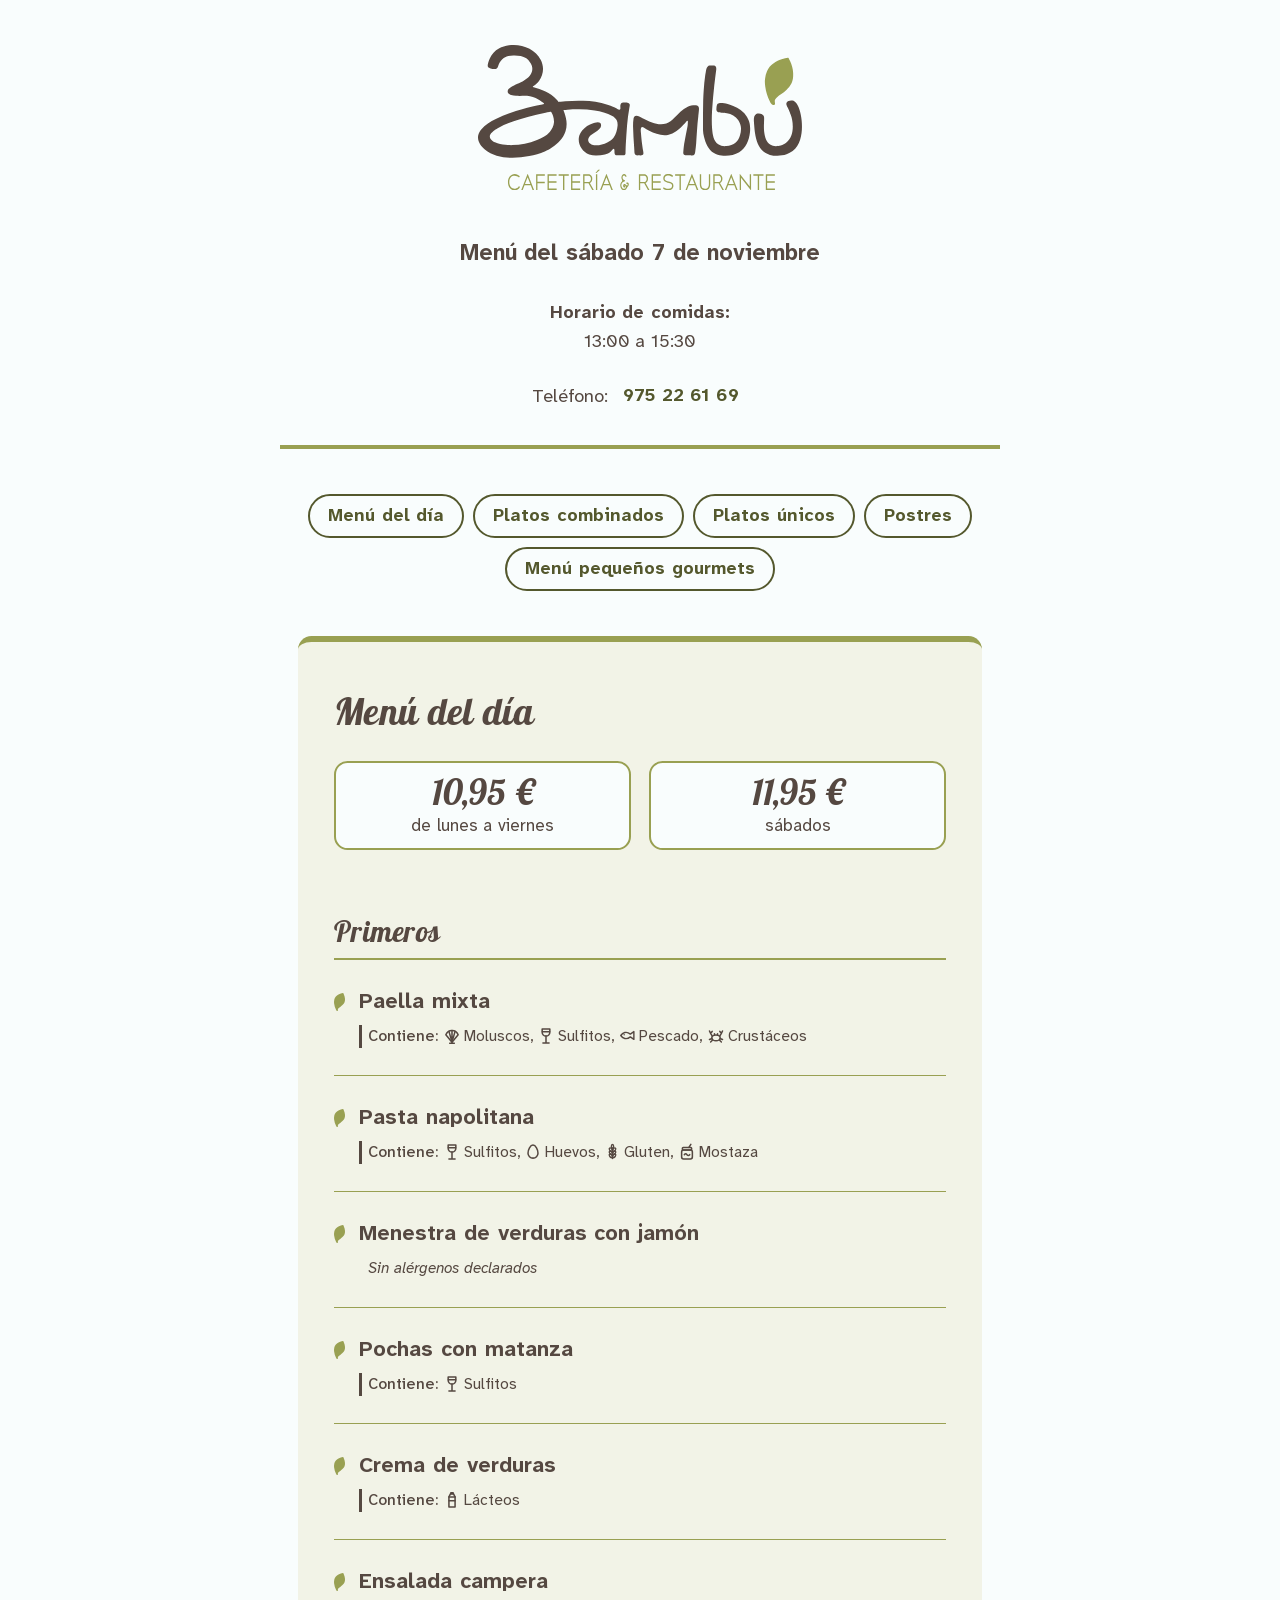
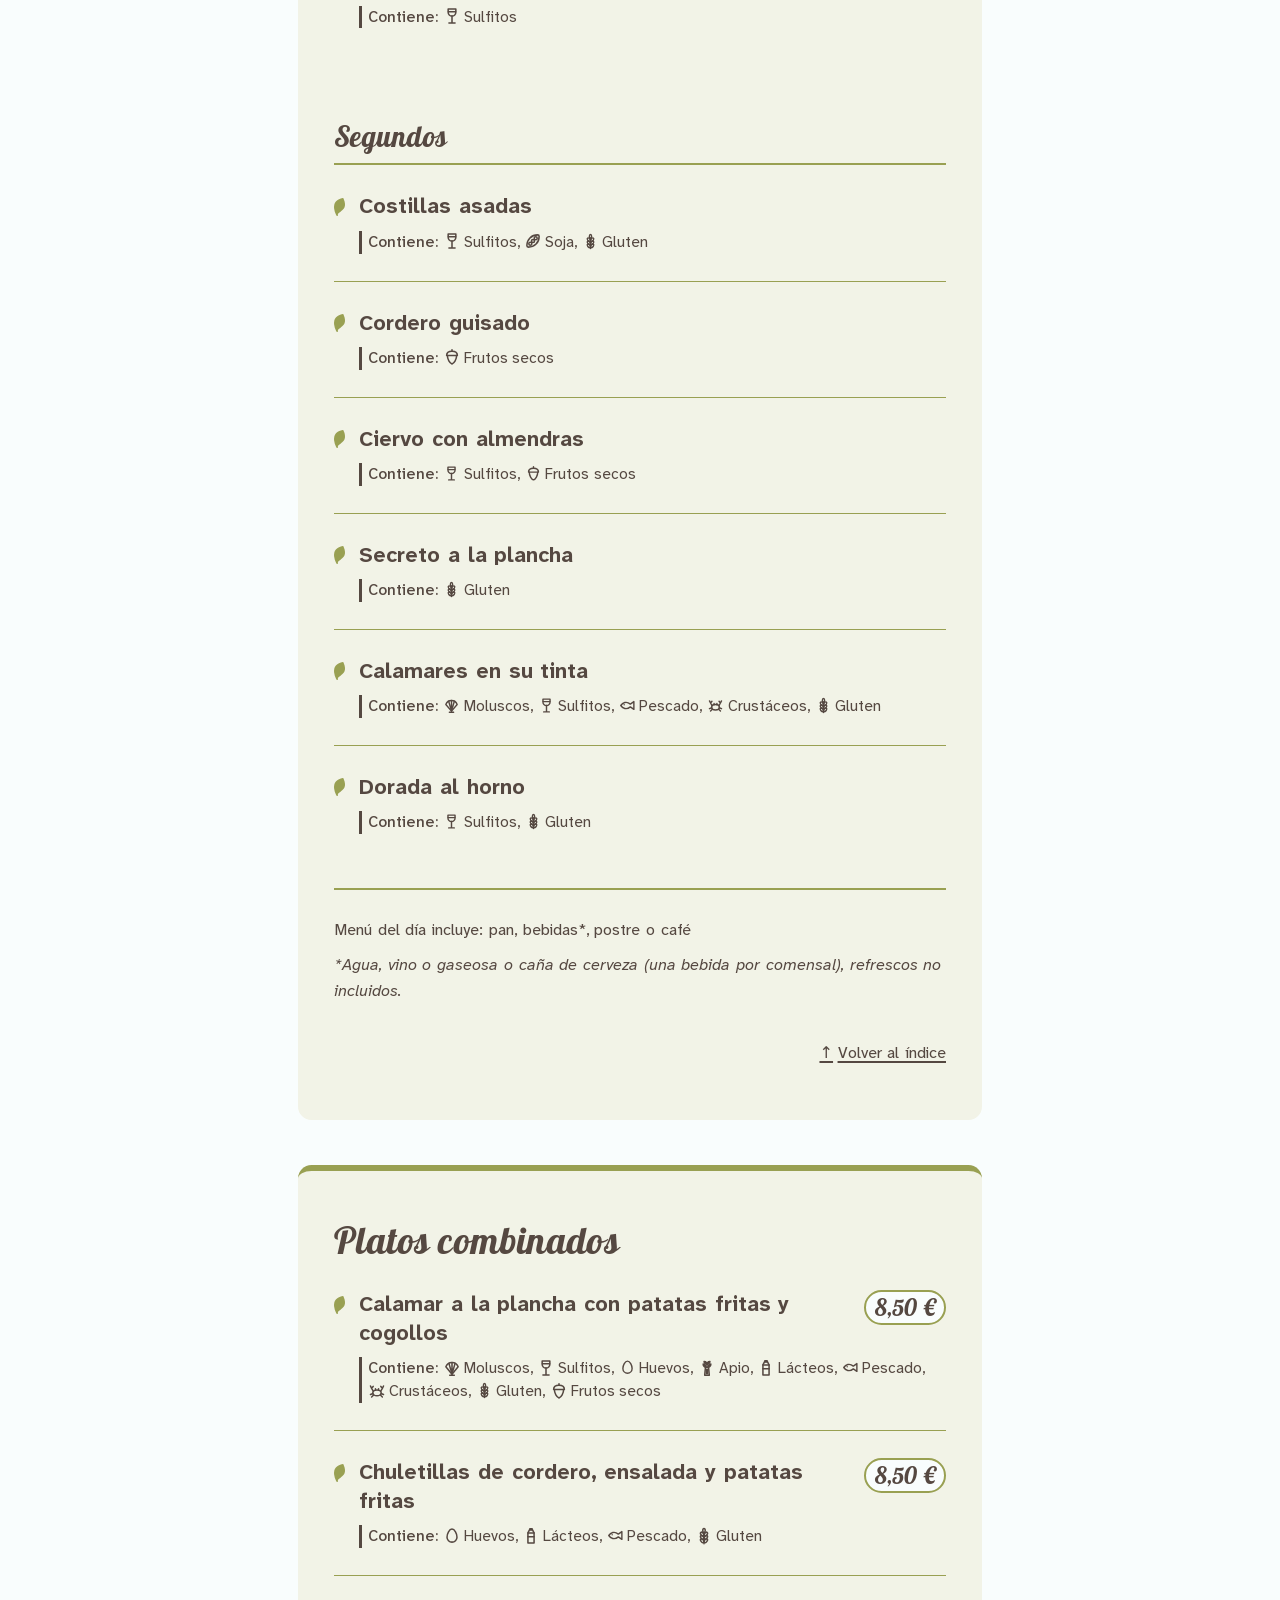
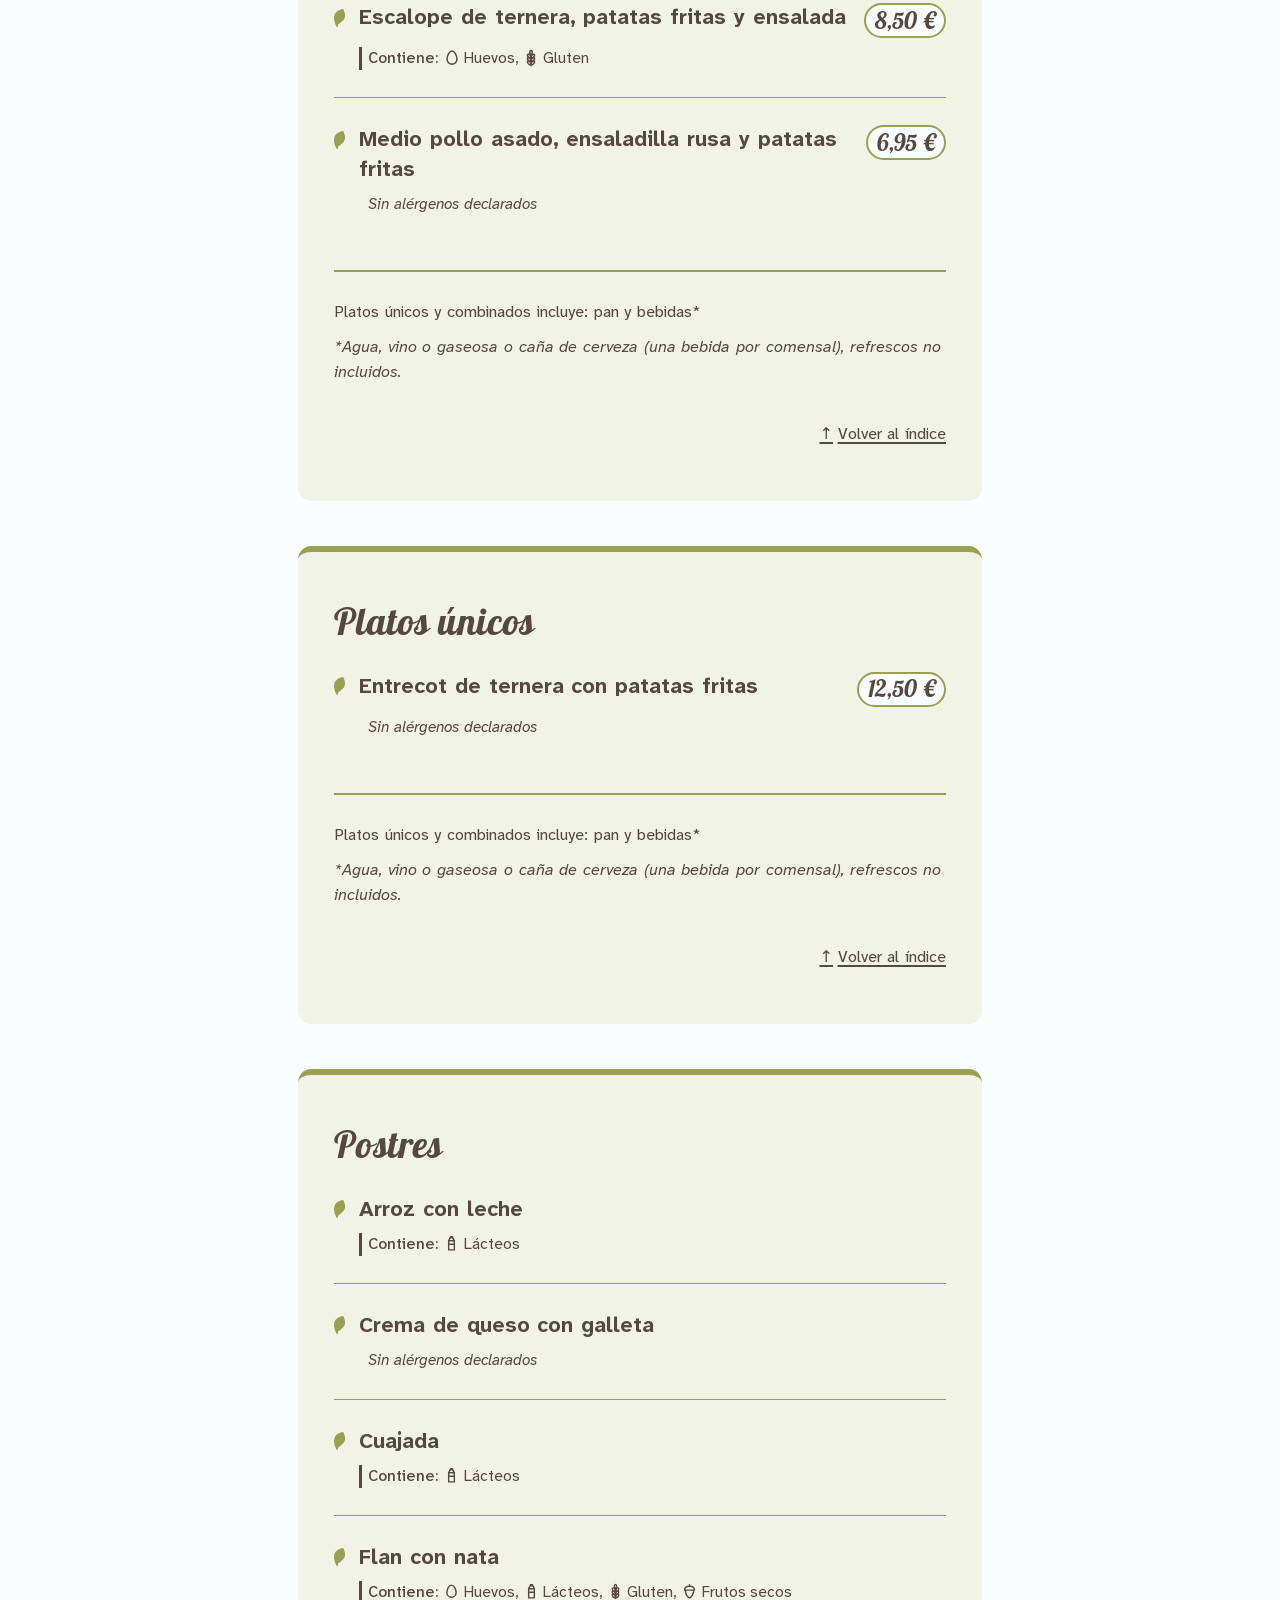
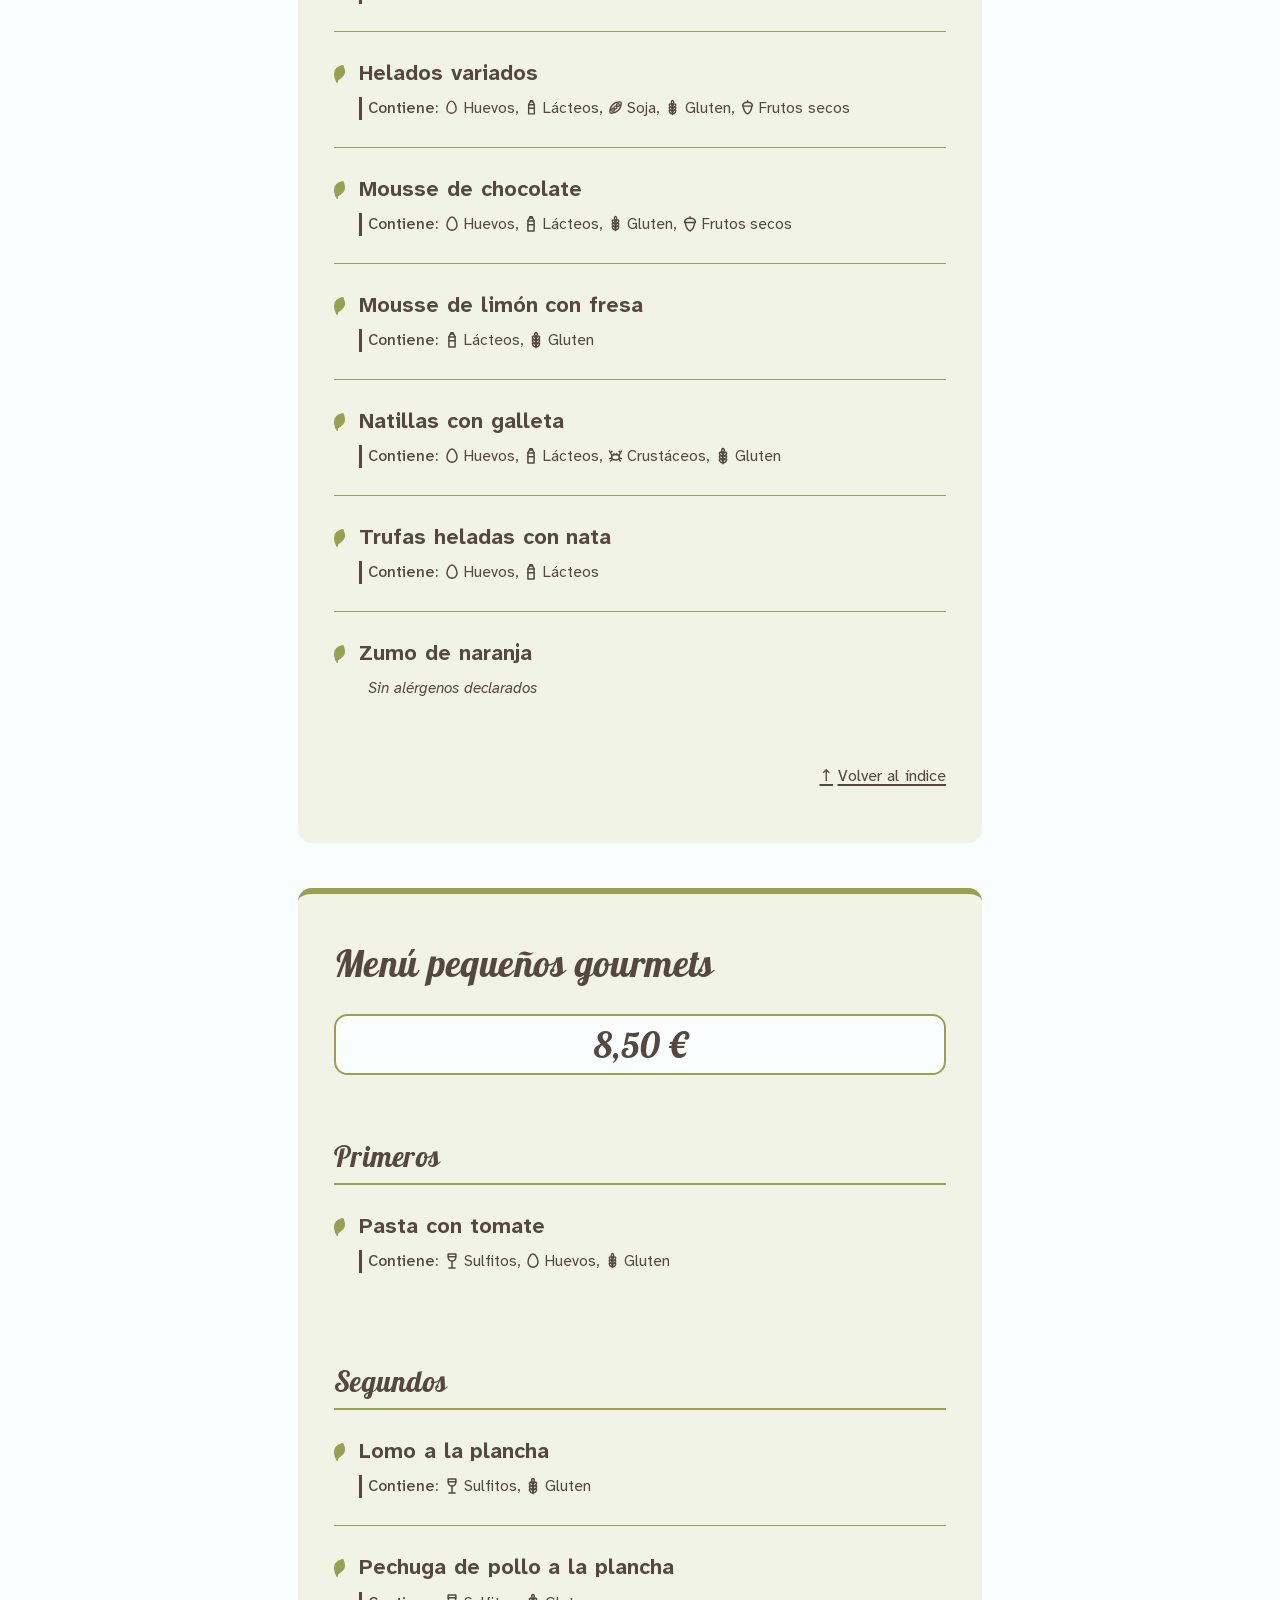
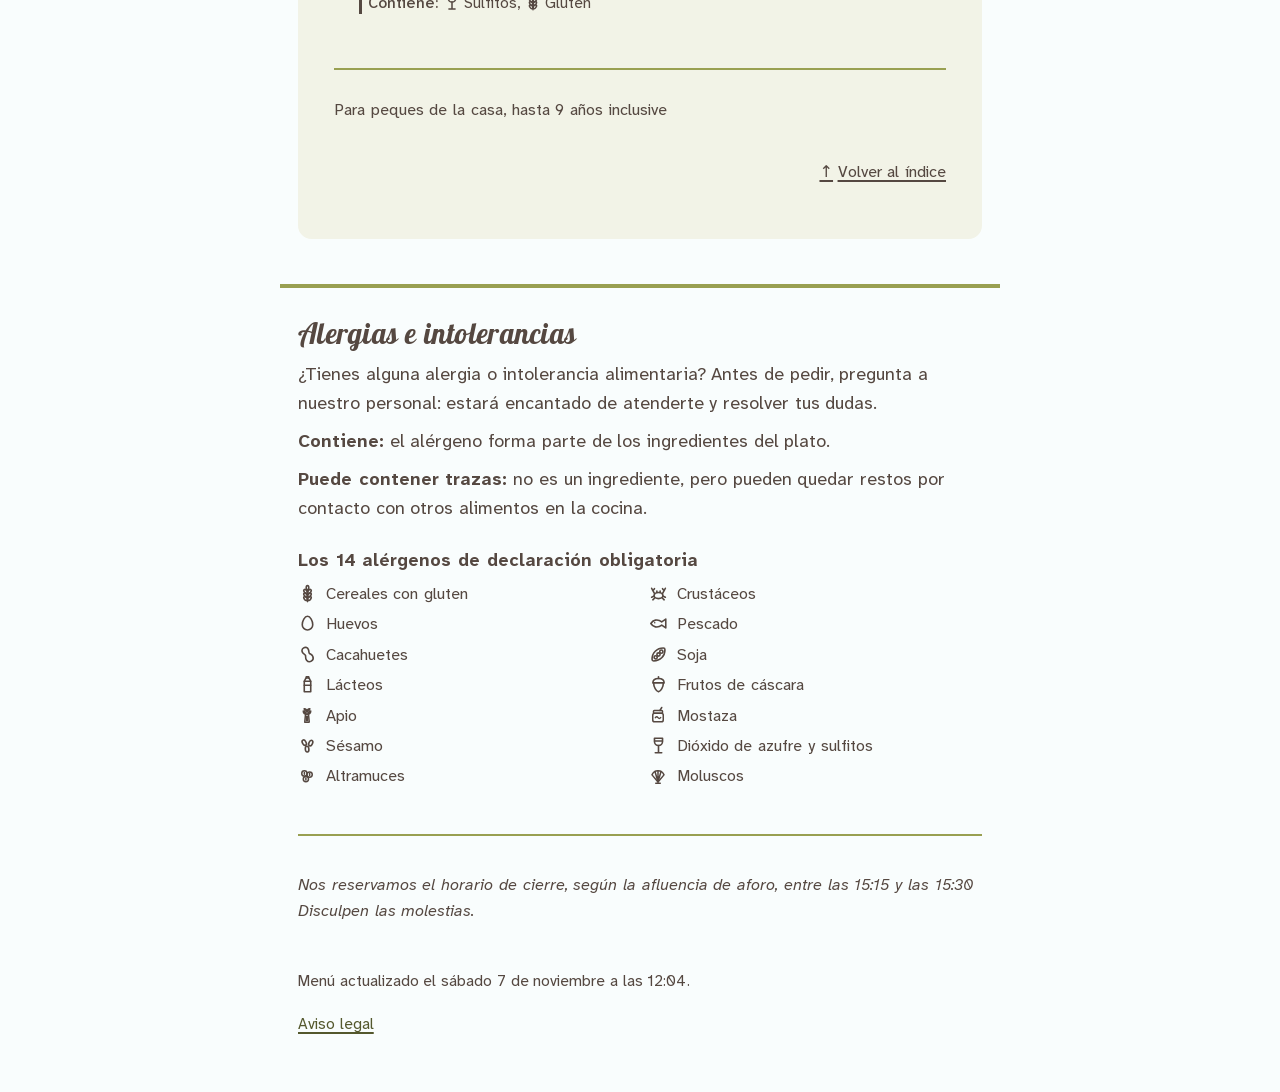
==== commit df57e99e: "chore: publicar 20261107-menu-cafeteria.json" ====
--- a/index.html
+++ b/index.html
@@ -6,8 +6,15 @@
   <meta http-equiv="Content-Security-Policy" content="default-src 'none'; style-src 'self'; img-src 'self'; font-src 'self'; manifest-src 'self'; base-uri 'none'; form-action 'none'">
   <meta name="referrer" content="no-referrer">
   <meta name="color-scheme" content="light dark">
-  <title>Menú aún no disponible · Bambú Cafetería &amp; Restaurante</title>
+  <title>Menú del sábado 7 de noviembre · Bambú Cafetería &amp; Restaurante</title>
+
+
   <meta name="description" content="Menú del día de Bambú, cafetería y restaurante de E.Leclerc Soria, con alérgenos de cada plato.">
+  <meta property="og:type" content="website">
+  <meta property="og:locale" content="es_ES">
+  <meta property="og:site_name" content="Bambú Cafetería &amp; Restaurante">
+  <meta property="og:title" content="Menú del sábado 7 de noviembre">
+  <meta property="og:description" content="Menú del día, platos combinados, platos únicos y menú infantil, con alérgenos de cada plato.">
 
 
   <link rel="icon" href="iconos/favicon-32.png" sizes="32x32" type="image/png">
@@ -19,12 +26,13 @@
   <meta name="apple-mobile-web-app-title" content="Bambú">
 
 
+  <link rel="preload" href="fuentes/atkinson-hyperlegible-next-latin.woff2" as="font" type="font/woff2" crossorigin>
   <link rel="preload" href="fuentes/lobster-latin.woff2" as="font" type="font/woff2" crossorigin>
-  <link rel="stylesheet" href="css/menu.css?v=fe6bcbd96f">
+  <link rel="stylesheet" href="css/menu.css?v=da200dcb80">
 </head>
 <body>
 
-  <a class="salto" href="#pendiente-titulo">Saltar al contenido</a>
+  <a class="salto" href="#menu-del-dia-titulo">Saltar al menú</a>
 
 
 
@@ -32,29 +40,322 @@
   <h1 class="cabecera__marca">
 <svg xmlns="http://www.w3.org/2000/svg" viewBox="186.5 1462.2 4628 2075" class="logo" aria-hidden="true" focusable="false"><path class="logo__marca" fill="currentColor" d="M680.5,3072.5C542.1,3074.4 393,3045.3 284,2954.5C226.3,2906.4 172.5,2832.2 189.8,2752.6C196.6,2721.4 213.1,2693.3 232.6,2668.5C286.2,2600.4 364.6,2557.3 440.5,2519C567.7,2454.8 704.6,2412.4 841.5,2374.5C909.7,2355.7 959,2343.5 1028,2327.9C1053.6,2322.2 1079.3,2316.9 1105,2311.5C1110.2,2310.4 1115.5,2309.7 1120.8,2308.5C1123.2,2307.9 1125.6,2307.1 1128,2306.2C1128.8,2305.8 1130.9,2304.2 1130.5,2302.9C1128.4,2295.1 1119.2,2289.7 1113.5,2285.3C1087.7,2265.4 1077,2255.7 1048.5,2239.5C998.6,2211.3 944.1,2194.9 887.3,2188.5C851.7,2184.5 815.5,2190.3 780,2190.5C763.3,2190.6 746.6,2189.7 730,2188.7C706.1,2187.3 681.7,2185.1 659,2176.8C644.8,2171.6 628.6,2165.8 619.4,2152.8C616.8,2149 614.4,2144.9 612.9,2140.5C599.4,2100.9 643.4,2072.3 671.5,2055.5C681.1,2049.8 690.7,2044.2 700.7,2039.2C741.9,2018.7 743,2021.6 784.5,2001.8C799.6,1994.6 814.6,1987.2 829.2,1978.9C882.8,1948.4 940.9,1905.1 957.1,1841.9C962.2,1822.1 963,1808.7 961.5,1788.3C960.9,1780.1 956.9,1763.1 954,1755.5C947,1737.1 940,1723.5 928.5,1707.5C914,1687.4 897.4,1666.9 876.7,1652.7C821.6,1614.7 755,1609 690,1610.8C644,1612.1 591.7,1619.2 554,1648.5C525.4,1670.7 501.1,1699.2 485.4,1732C473.5,1756.8 471.9,1798.1 438.8,1805.3C434.8,1806.1 430.6,1806.4 426.5,1806.3C415.9,1805.8 405.4,1804.8 394.9,1803.3C375.3,1800.5 354.5,1796.7 338.2,1784.5C320.5,1771.4 324.6,1744.6 329.5,1726.5C332.9,1714.3 336.1,1702 340.2,1690.1C344.4,1678.2 349.5,1666.5 354.6,1655C380.7,1596.3 428,1543.4 485,1513.2C530.2,1489.2 578.3,1473.9 629,1466.8C801.7,1442.5 1002.7,1514.5 1083.6,1677.3C1093.4,1697.1 1101.2,1717.8 1106.7,1739.2C1127.6,1819.9 1109.6,1905.8 1060.4,1972.7C1039.8,2000.8 1012.4,2023.8 985.4,2045.4C981.8,2048.2 977.4,2049.9 973.8,2052.6C971.1,2054.7 965.8,2060.3 971.6,2062.7C981.7,2066.8 982,2064.8 992.5,2067.8C1016.3,2074.8 1040.1,2081.9 1063.7,2089.7C1123.8,2109.4 1179.9,2137 1232,2172.9C1263.1,2194.3 1290.5,2221.1 1315.3,2249.5C1321.7,2256.9 1327.6,2264.6 1334,2271.9C1335,2273 1336.1,2274.4 1337.5,2274.8C1339.7,2275.3 1342,2274.8 1344.2,2274.6C1352,2274 1359.8,2273.2 1367.5,2272.5C1390,2270.5 1412.5,2268.2 1435,2266.4C1519.3,2259.7 1603.9,2257.2 1688.5,2259.7C1805.9,2263.1 1924.3,2278.3 2036.4,2314.3C2067.5,2324.2 2092.7,2333.7 2122.2,2346.9C2134.8,2352.6 2147.2,2358.6 2159.5,2364.9C2173.6,2372.1 2179.1,2377.5 2194,2383C2198,2384.5 2202.2,2385.5 2206.5,2385.7C2217.2,2386.2 2220.8,2373.7 2220.7,2365.2C2220.4,2346.1 2216.9,2326.2 2224.1,2307.7C2234.7,2280.2 2272.2,2283.2 2295.5,2284.5C2314.4,2285.6 2329.6,2285.1 2344.8,2296.8C2362.1,2309.9 2352.6,2337.7 2349.4,2354.8C2333.7,2441.6 2321.8,2528.5 2315.4,2616.5C2309.6,2697.6 2304,2778.8 2298.9,2860C2294.7,2928.8 2296.3,2935.3 2293.8,3004.1C2293.5,3013 2293.2,3022.8 2286.7,3029.6C2280.4,3036.1 2271.2,3036.1 2262.9,3036.2C2247.4,3036.5 2232,3036.3 2216.5,3036.5C2202,3036.6 2186.1,3037.4 2171.4,3036.5C2163.2,3035.9 2151.5,3036.1 2145.6,3028.6C2132,3011.3 2137.1,2982.2 2135.4,2962.9C2134.9,2956.8 2132.2,2943.2 2122.9,2943.5C2119.2,2943.6 2114.8,2947.7 2112.5,2950.2C2103,2960.4 2090.3,2976.3 2079.8,2985.7C2057.5,3005.8 2028.9,3017.9 2000,3024.8C1958.8,3034.8 1916.6,3038.8 1874.2,3039C1840.7,3039.2 1807.1,3036.6 1775,3025.9C1679.2,2994.2 1614,2887.9 1626.8,2788.4C1631.9,2749.2 1649.9,2713.9 1674.3,2683.2C1714,2633.4 1770.4,2597.2 1831.1,2578.6C1839,2576.1 1847.1,2574.1 1855.1,2572.1C1876.6,2566.9 1908.5,2558.8 1928.3,2573.3C1954.6,2592.5 1944.8,2630.7 1928.9,2652.8C1888.2,2709.3 1811.9,2722.7 1772.8,2781.2C1767.3,2789.3 1762.1,2801.6 1760.8,2811.4C1754.6,2858.7 1804.5,2889.1 1845.6,2893.1C1910.1,2899.4 1975.8,2883.6 2033.1,2854.2C2066.5,2837.1 2098.3,2814.9 2122,2785.5C2159.5,2739.1 2173.9,2679.1 2179.6,2621C2182.4,2593.5 2180.3,2563.7 2168,2538.5C2154.6,2511.3 2131.4,2490.3 2105.5,2475.3C2028.6,2430.5 1940.6,2409.7 1853.4,2396.2C1774.9,2384 1695,2379.5 1615.5,2380.3C1557.2,2380.8 1521.1,2382.3 1463,2387C1447.5,2388.3 1432.1,2390.5 1416.7,2392C1414.6,2392.2 1411.1,2391.4 1409.1,2392.9C1407.9,2393.8 1408.1,2397 1408.5,2398.1C1410.1,2403.1 1412.1,2408 1413.8,2413C1429.5,2457.8 1430.6,2458.4 1441.9,2504.5C1457.1,2566.5 1456.6,2633.6 1436.7,2694.5C1404.7,2792.5 1327.9,2872.8 1242.3,2927.3C1205.7,2950.6 1179.9,2966.2 1140.3,2984.4C1070.1,3016.6 994.8,3035.9 919,3049.5C840.3,3063.6 760.5,3071.4 680.5,3072.5ZM3719.4,3044.9C3682.4,3044.7 3645.1,3040.8 3609.8,3029.4C3592.5,3023.8 3571.9,3015.4 3556.5,3005.7C3475.2,2954.4 3435.3,2862.2 3414.6,2772C3407.9,2742.8 3401.1,2713.1 3400.8,2683C3400.3,2616 3400.1,2549 3400.4,2482C3400.7,2415.3 3401.3,2348.7 3402.6,2282C3403.4,2233.4 3407.2,2158.5 3410.6,2110C3415.6,2037 3421.2,1963.9 3432.6,1891.5C3434.9,1876.5 3437.9,1861.6 3440.6,1846.7C3446.6,1814.7 3453.8,1764.4 3492.7,1755.6C3502.4,1753.4 3516.1,1754.4 3525,1754.7C3534.7,1755 3544.4,1754.6 3554,1755.8C3558.9,1756.4 3563.7,1758.2 3568.3,1760.2C3597.2,1772.7 3590.2,1809.8 3587.1,1834.2C3582.5,1869.4 3577.7,1904.6 3573.3,1939.8C3569,1975 3564.8,2010.2 3561.1,2045.5C3548.5,2163.7 3536.9,2281.9 3530,2400.5C3524.9,2487.3 3523.4,2574.4 3531,2661.1C3537.8,2738.1 3549.4,2832.8 3618.1,2881.5C3651.7,2905.3 3694.4,2910.6 3734.5,2906.6C3781.8,2902 3831.4,2888.4 3868,2856.4C3899,2829.2 3918.6,2791.8 3929,2752.2C3940.3,2709 3948.4,2665.9 3939.6,2621.3C3933.3,2589.8 3920.9,2559 3902.5,2532.6C3865.8,2479.7 3805.4,2444.8 3742.1,2435.6C3704.3,2430.1 3704.3,2431.9 3666,2429.5C3644.6,2428.2 3625.5,2427.8 3606.7,2417.1C3597.4,2411.9 3593.9,2401.2 3592.4,2391.3C3591,2382.5 3591.9,2369.4 3592.8,2360.5C3594.7,2341.4 3596.2,2317.8 3610.5,2303.1C3627.3,2285.8 3658.3,2289.9 3679.1,2291.3C3711.8,2293.6 3745.3,2302.1 3776.2,2311.9C3851.4,2335.5 3928.2,2370 3983,2428.5C4004,2451 4015.8,2466.4 4031.4,2492.9C4039.8,2507.3 4052.3,2535.2 4057.7,2550.9C4075.4,2602.4 4076.8,2659.5 4071.2,2713C4059.9,2821.1 4013.2,2936 3917.4,2995.6C3858.3,3032.4 3788.2,3045.2 3719.4,3044.9ZM4463,3044.5C4427.7,3044.9 4391.1,3042.8 4357.1,3032.1C4325.2,3021.9 4294.9,3008.6 4268.3,2988.1C4189.3,2927.2 4158.7,2821.7 4144.4,2727.3C4141.6,2708.7 4139.1,2690.1 4137.1,2671.5C4134.8,2650.9 4133.3,2630.2 4131.6,2609.5C4130.2,2592.9 4128.8,2576.4 4127.8,2559.8C4125.5,2520.9 4123.5,2471.4 4160,2446.8C4170.1,2439.9 4184.9,2439.4 4196.3,2439.1C4229.8,2438.2 4270.2,2458 4273,2495.2C4274.7,2518.2 4273.1,2535.6 4272.4,2558.5C4271.7,2579.2 4270.6,2599.8 4270.5,2620.5C4270.4,2639 4270.7,2657.5 4271.8,2676C4272.5,2687.9 4274.1,2699.8 4275.7,2711.6C4285,2778 4304.5,2850.8 4365.7,2887.8C4374,2892.8 4388.9,2898.9 4398.2,2901.4C4411,2904.7 4428.9,2907.2 4442.1,2907C4469.2,2906.5 4484.7,2904 4510.9,2897.4C4540.6,2889.9 4568,2874.8 4591.5,2855.4C4685.6,2778.1 4694.3,2642.4 4673.4,2531C4669.3,2509.3 4662.2,2484.5 4655,2463.7C4645.9,2437.4 4631.9,2401.2 4620.3,2376C4616.4,2367.7 4611.5,2359.8 4607.4,2351.7C4596.1,2329.4 4577.7,2292.8 4604.4,2273.6C4610.2,2269.4 4616.4,2265.7 4622.9,2262.6C4632.6,2258 4648.3,2254 4659,2253.4C4665.6,2253.1 4672.2,2253.2 4678.7,2254.3C4723.7,2262.4 4748.2,2310.8 4764.6,2348.1C4768.5,2357.2 4771.9,2366.4 4775.1,2375.8C4778.4,2385.1 4781.3,2394.5 4784.1,2404C4786.8,2413.4 4789.5,2423 4791.6,2432.6C4795.8,2451.9 4799.8,2471.3 4802.9,2490.9C4806,2510.3 4808.3,2529.9 4810.1,2549.5C4818.1,2638.6 4815.1,2728.5 4787.7,2814.4C4767.6,2877.1 4734.4,2937.5 4681.1,2977.8C4654.7,2997.7 4625.1,3012.9 4594,3024.1C4552.2,3039 4507.2,3044.1 4463,3044.5ZM2479.8,3038.4C2466.8,3038.6 2453.1,3041.1 2441,3034.8C2418.4,3023.1 2421,2990.7 2419.9,2969.8C2419.2,2956.6 2418.4,2943.3 2417.5,2930C2410.9,2830.6 2402.5,2731.2 2401.3,2631.5C2400.9,2593.9 2401.3,2556 2407.6,2518.8C2409.7,2506.1 2412.2,2492.2 2421.7,2482.6C2439.9,2464 2470.2,2475 2490.1,2483.9C2499.5,2488.1 2508.9,2492.6 2518.2,2497.3C2530.1,2503.3 2541.7,2509.9 2553.5,2516C2650.8,2566.3 2764.9,2619.5 2876,2584.3C2920.1,2570.3 2955.7,2537.6 2987.8,2505.7C3047.5,2446.5 3104.1,2378.4 3182.7,2343.5C3214.9,2329.2 3249.9,2324.7 3284.8,2323.3C3301.1,2322.7 3320.2,2324.1 3332.2,2336.8C3343.9,2349.2 3343.8,2367.9 3342.7,2383.6C3339,2434.1 3338.6,2433.8 3333.1,2484.3C3329.5,2517.9 3325.3,2551.3 3322.4,2584.9C3317,2647.6 3308.3,2796.7 3303.6,2859.2C3300.1,2905.7 3295.7,2943.8 3288.9,2990C3286.8,3003.5 3284.9,3023.6 3271.2,3031.9C3267.4,3034.2 3263,3035.4 3258.7,3036.3C3245.6,3039.2 3234.4,3039.2 3221.1,3038.8C3208.4,3038.4 3195.7,3037.4 3183,3037.1C3164.8,3036.8 3135.4,3043.4 3123.5,3024.1C3117.6,3014.5 3118.1,3002.5 3118.9,2991.8C3120.4,2972.8 3121.8,2953.8 3123.8,2934.9C3125.9,2915.9 3128.3,2896.9 3131.1,2878C3142.9,2797.5 3161.6,2718.1 3176.7,2638.2C3182.3,2608.8 3182.1,2601.3 3183.8,2571.5C3184.1,2566.4 3187.8,2546.8 3178.9,2543.6C3168.1,2539.7 3158.2,2561.2 3154.5,2565.5C3144.8,2577 3134.5,2588.1 3124.3,2599.1C3063.3,2665.1 2990.2,2730.8 2898.6,2747.1C2805.6,2763.7 2713.4,2727.1 2631.4,2687.5C2604,2674.3 2578.9,2655.6 2553.2,2639.7C2545.4,2634.9 2531.1,2628.3 2522.8,2635.6C2517.6,2640.1 2514.7,2651.8 2513.7,2655.8C2509.6,2673.2 2511.4,2692 2513,2709.5C2522,2805.9 2522.8,2818.6 2535.6,2914.5C2537.7,2930.5 2540.3,2946.5 2542.9,2962.4C2544.6,2972.7 2547.2,2982.8 2548.4,2993.1C2549.2,3000.5 2549.4,3008 2549.1,3015.5C2547.6,3047.2 2496.9,3038.1 2479.8,3038.4ZM673.5,2892.4C795.1,2890.4 917,2867.2 1029.5,2820.5C1096.7,2792.6 1162.4,2759.6 1211.2,2704.3C1243.5,2667.7 1268,2620.3 1271.5,2571C1273.7,2538.9 1268.2,2507.1 1258.8,2476.5C1253.5,2459 1246.5,2445.3 1238,2429.2C1235.5,2424.4 1232,2417 1225.3,2417C1218.4,2417 1212.1,2419.2 1205.4,2420.4C1187.2,2423.7 1168.9,2426.3 1150.8,2430C1107.3,2438.8 1064,2448.1 1020.8,2457.6C945.6,2474.2 871.7,2496.2 798.2,2518.9C685.3,2553.7 571.7,2592.4 468,2650.1C444.7,2663.1 429.2,2673.1 408.2,2689.6C395.9,2699.3 383.5,2711.4 373.7,2723.6C367.6,2731.2 360.3,2743.6 357.7,2753C344.6,2800.7 391.9,2835.3 429,2852.9C475.7,2874.9 527.1,2883.4 578,2888C610.4,2890.9 641,2892.9 673.5,2892.4Z"/><path class="logo__decor" fill="#99A052" d="M4427.3,3309.1L4427.3,3331.4L4316.7,3331.4L4316.7,3407.9L4426.2,3407.9L4426.2,3429.4L4316.7,3429.4L4316.7,3511.7L4428,3511.7L4428,3534.1L4297.6,3534.1L4297.6,3309.1L4427.3,3309.1ZM4264.9,3309.1L4264.9,3331.4L4201.9,3331.4L4201.9,3534.1L4182.5,3534.1L4182.5,3331.4L4119.5,3331.4L4119.5,3309.1L4264.9,3309.1ZM3927.9,3306.2L4068.1,3483.8L4068.1,3309.1L4087,3309.1L4087,3537L4083.7,3537L3943.4,3359.1L3943.4,3534.1L3924.8,3534.1L3924.8,3306.2L3927.9,3306.2ZM3805.9,3306.2L3895.8,3534.1L3874.5,3534.1L3848.2,3466.1L3759.2,3466.1L3732.9,3534.1L3712.4,3534.1L3802.1,3306.2L3805.9,3306.2ZM3765.8,3448.8L3841.5,3448.8L3803.9,3350.9L3765.8,3448.8ZM3624.1,3309.1C3633.3,3309.1 3641.2,3310.9 3648,3314.4C3654.7,3317.9 3660.3,3322.6 3664.7,3328.4C3669.1,3334.2 3672.3,3340.9 3674.5,3348.5C3676.6,3356.2 3677.7,3364.1 3677.7,3372.3C3677.7,3379 3677,3385.5 3675.6,3391.7C3674.2,3398 3672.1,3403.8 3669.2,3409.2C3666.4,3414.6 3662.8,3419.3 3658.3,3423.3C3653.9,3427.4 3648.7,3430.4 3642.8,3432.6L3699.7,3534.1L3677.7,3534.1L3623.2,3435.6L3566.6,3435.6L3566.6,3534.1L3547.5,3534.1L3547.5,3309.1L3624.1,3309.1ZM3566.6,3417.6L3621.4,3417.6C3627.9,3417.6 3633.5,3416.4 3638.2,3414.1C3642.9,3411.7 3646.7,3408.6 3649.7,3404.5C3652.6,3400.5 3654.8,3395.9 3656.2,3390.8C3657.6,3385.8 3658.3,3380.4 3658.3,3374.7C3658.3,3369 3657.6,3363.6 3656.2,3358.4C3654.8,3353.2 3652.6,3348.6 3649.7,3344.5C3646.7,3340.5 3642.9,3337.3 3638.2,3335C3633.5,3332.6 3627.9,3331.4 3621.4,3331.4L3566.6,3331.4L3566.6,3417.6ZM3374.1,3309.1L3374.1,3444.7C3374.1,3455.6 3375,3465.4 3376.9,3474.1C3378.7,3482.7 3381.9,3490.1 3386.2,3496.1C3390.6,3502.2 3396.3,3506.8 3403.3,3509.9C3410.2,3513.1 3418.8,3514.7 3429.1,3514.7C3448.4,3514.7 3462.4,3508.9 3471.2,3497.4C3479.9,3486 3484.3,3468.4 3484.3,3444.7L3484.3,3309.1L3503.2,3309.1L3503.2,3444.1C3503.2,3475.8 3496.8,3499.3 3484.1,3514.4C3471.3,3529.4 3452.9,3537 3428.9,3537C3403.5,3537 3384.8,3529.1 3372.8,3513.2C3360.8,3497.3 3354.7,3474.4 3354.7,3444.4L3354.7,3309.1L3374.1,3309.1ZM3244.1,3306.2L3334.1,3534.1L3312.7,3534.1L3286.4,3466.1L3197.4,3466.1L3171.1,3534.1L3150.6,3534.1L3240.3,3306.2L3244.1,3306.2ZM3204.1,3448.8L3279.7,3448.8L3242.1,3350.9L3204.1,3448.8ZM3147.3,3309.1L3147.3,3331.4L3084.3,3331.4L3084.3,3534.1L3064.9,3534.1L3064.9,3331.4L3002,3331.4L3002,3309.1L3147.3,3309.1ZM2966.1,3347.6C2955.7,3341.3 2945.1,3336.4 2934.2,3332.9C2923.3,3329.4 2912.3,3327.6 2901.1,3327.6C2893.9,3327.6 2887.2,3328.5 2881.2,3330.1C2875.2,3331.8 2870.1,3334.3 2865.9,3337.8C2861.6,3341.2 2858.4,3345.5 2856.1,3350.6C2853.8,3355.7 2852.6,3361.6 2852.6,3368.5C2852.6,3378.1 2855,3385.4 2859.7,3390.4C2864.5,3395.4 2871.9,3399.8 2882,3403.5C2886.2,3405.1 2890.8,3406.6 2896,3408.1C2901.2,3409.5 2906.5,3411.1 2911.8,3412.6C2917.2,3414.2 2922.4,3415.8 2927.6,3417.3C2932.8,3418.9 2937.5,3420.4 2941.7,3422C2954,3426.9 2963.1,3433.4 2968.9,3441.4C2974.8,3449.5 2977.7,3460.2 2977.7,3473.8C2977.7,3493.6 2971.7,3509.1 2959.8,3520.2C2947.8,3531.4 2930.5,3537 2907.8,3537C2902.8,3537 2897.1,3536.7 2890.7,3536C2884.3,3535.3 2877.7,3534.2 2870.9,3532.6C2864,3531 2857.2,3528.9 2850.5,3526.3C2843.8,3523.6 2837.5,3520.2 2831.7,3516.1L2836.1,3495.5C2841.8,3499.1 2847.8,3502.1 2854.2,3504.7C2860.6,3507.2 2866.9,3509.3 2873.3,3511C2879.7,3512.6 2885.9,3513.8 2891.9,3514.5C2897.9,3515.2 2903.4,3515.5 2908.5,3515.5C2925.2,3515.5 2937.7,3511.8 2945.9,3504.4C2954,3496.9 2958.1,3486.4 2958.1,3472.9C2958.1,3464.1 2956.1,3456.9 2952.1,3451.3C2948.1,3445.7 2941,3441.1 2930.7,3437.6C2927.3,3436.4 2923.2,3435.2 2918.4,3433.8C2913.6,3432.4 2908.5,3431 2903.1,3429.5C2897.8,3428.1 2892.5,3426.5 2887.2,3425C2882,3423.4 2877.2,3421.8 2873.1,3420.3C2867.2,3417.9 2861.7,3415.2 2856.8,3412.2C2851.9,3409.1 2847.8,3405.5 2844.4,3401.1C2841,3396.8 2838.3,3391.8 2836.4,3386.2C2834.4,3380.5 2833.5,3373.9 2833.5,3366.4C2833.5,3356.4 2835.1,3347.7 2838.5,3340.3C2841.8,3332.8 2846.5,3326.6 2852.6,3321.4C2858.7,3316.4 2866,3312.5 2874.5,3310C2883.1,3307.4 2892.5,3306.2 2902.9,3306.2C2927.6,3306.2 2950.1,3313 2970.6,3326.8L2966.1,3347.6ZM2796.8,3309.1L2796.8,3331.4L2686.1,3331.4L2686.1,3407.9L2795.6,3407.9L2795.6,3429.4L2686.1,3429.4L2686.1,3511.7L2797.4,3511.7L2797.4,3534.1L2667,3534.1L2667,3309.1L2796.8,3309.1ZM2561,3309.1C2570.2,3309.1 2578.2,3310.9 2585,3314.4C2591.7,3317.9 2597.3,3322.6 2601.7,3328.4C2606,3334.2 2609.3,3340.9 2611.5,3348.5C2613.6,3356.2 2614.7,3364.1 2614.7,3372.3C2614.7,3379 2614,3385.5 2612.6,3391.7C2611.2,3398 2609.1,3403.8 2606.2,3409.2C2603.4,3414.6 2599.8,3419.3 2595.3,3423.3C2590.9,3427.4 2585.7,3430.4 2579.7,3432.6L2636.7,3534.1L2614.7,3534.1L2560.2,3435.6L2503.6,3435.6L2503.6,3534.1L2484.5,3534.1L2484.5,3309.1L2561,3309.1ZM2503.6,3417.6L2558.4,3417.6C2564.9,3417.6 2570.5,3416.4 2575.2,3414.1C2579.8,3411.7 2583.7,3408.6 2586.6,3404.5C2589.6,3400.5 2591.8,3395.9 2593.2,3390.8C2594.6,3385.8 2595.3,3380.4 2595.3,3374.7C2595.3,3369 2594.6,3363.6 2593.2,3358.4C2591.8,3353.2 2589.6,3348.6 2586.6,3344.5C2583.7,3340.5 2579.8,3337.3 2575.2,3335C2570.5,3332.6 2564.9,3331.4 2558.4,3331.4L2503.6,3331.4L2503.6,3417.6ZM2306.9,3426.5L2306.9,3446.2C2311,3445.9 2315.9,3445.6 2319.6,3448.1C2325.9,3452.3 2326,3465 2318.5,3468.2C2310.1,3471.9 2304.4,3461.4 2299.9,3457C2290.7,3447.9 2279.6,3442.2 2267.9,3450.9C2255.4,3460.2 2256.2,3489.1 2270.6,3496.4C2276.6,3499.4 2281.4,3499.7 2287.9,3498.3L2287.9,3480.7C2283.4,3479.6 2281.1,3477.8 2279.8,3473.2C2279.5,3471.9 2281.1,3468.6 2283.2,3469.3C2296.2,3474.1 2300.4,3488.2 2296.4,3500.6C2290.8,3517.9 2261.6,3519 2250.3,3507.6C2229.2,3486.3 2228.3,3449.6 2249.3,3427.8C2258.6,3418.1 2272.3,3413.2 2284.9,3409.8C2284.9,3409.8 2285,3395.9 2284.9,3393.1C2273.9,3389.4 2263.1,3386 2257,3375.4C2250.4,3363.9 2250.2,3349.7 2255.6,3337.8C2258.6,3331.1 2266.8,3325.1 2274.4,3326.4C2285.5,3328.3 2290.8,3338.4 2296.6,3346.8L2310.6,3336C2303.5,3325.7 2296.5,3313 2284.2,3307.8C2257.8,3296.8 2239.3,3326.9 2235.6,3348.9C2234.3,3356.7 2236,3370.5 2238.6,3377.9C2241.1,3385.3 2248.9,3392.2 2246.3,3400.9C2242.4,3414.6 2230.3,3423.6 2224.6,3436.4C2211.6,3465.6 2219.3,3502.8 2241.7,3525.3C2258.9,3542.5 2290.5,3536.5 2305,3518.6C2308.9,3513.7 2317.6,3496.9 2319.5,3494.2C2326.7,3483.8 2337.3,3476.6 2339.9,3463.5C2342.3,3450.9 2338.4,3434 2326,3427.7C2319.7,3424.6 2313.4,3425.4 2306.9,3426.5ZM2023.1,3306.2L2113,3534.1L2091.6,3534.1L2065.4,3466.1L1976.3,3466.1L1950.1,3534.1L1929.6,3534.1L2019.3,3306.2L2023.1,3306.2ZM1983,3448.8L2058.7,3448.8L2021.1,3350.9L1983,3448.8ZM1890.2,3309.1L1890.2,3534.1L1871.1,3534.1L1871.1,3309.1L1890.2,3309.1ZM1930.8,3245L1878.8,3291.8L1864.6,3291.8L1902.4,3245L1930.8,3245ZM1765.1,3309.1C1774.3,3309.1 1782.3,3310.9 1789,3314.4C1795.8,3317.9 1801.4,3322.6 1805.7,3328.4C1810.1,3334.2 1813.4,3340.9 1815.5,3348.5C1817.7,3356.2 1818.8,3364.1 1818.8,3372.3C1818.8,3379 1818,3385.5 1816.6,3391.7C1815.2,3398 1813.1,3403.8 1810.3,3409.2C1807.5,3414.6 1803.8,3419.3 1799.4,3423.3C1794.9,3427.4 1789.8,3430.4 1783.8,3432.6L1840.8,3534.1L1818.8,3534.1L1764.2,3435.6L1707.7,3435.6L1707.7,3534.1L1688.5,3534.1L1688.5,3309.1L1765.1,3309.1ZM1707.7,3417.6L1762.4,3417.6C1769,3417.6 1774.6,3416.4 1779.2,3414.1C1783.9,3411.7 1787.7,3408.6 1790.7,3404.5C1793.7,3400.5 1795.9,3395.9 1797.3,3390.8C1798.7,3385.8 1799.4,3380.4 1799.4,3374.7C1799.4,3369 1798.7,3363.6 1797.3,3358.4C1795.9,3353.2 1793.7,3348.6 1790.7,3344.5C1787.7,3340.5 1783.9,3337.3 1779.2,3335C1774.6,3332.6 1769,3331.4 1762.4,3331.4L1707.7,3331.4L1707.7,3417.6ZM1645.8,3309.1L1645.8,3331.4L1535.2,3331.4L1535.2,3407.9L1644.7,3407.9L1644.7,3429.4L1535.2,3429.4L1535.2,3511.7L1646.5,3511.7L1646.5,3534.1L1516,3534.1L1516,3309.1L1645.8,3309.1ZM1483.3,3309.1L1483.3,3331.4L1420.3,3331.4L1420.3,3534.1L1401,3534.1L1401,3331.4L1338,3331.4L1338,3309.1L1483.3,3309.1ZM1309.3,3309.1L1309.3,3331.4L1198.7,3331.4L1198.7,3407.9L1308.2,3407.9L1308.2,3429.4L1198.7,3429.4L1198.7,3511.7L1310,3511.7L1310,3534.1L1179.5,3534.1L1179.5,3309.1L1309.3,3309.1ZM1141.2,3309.1L1141.2,3331.4L1035.7,3331.4L1035.7,3415L1140.1,3415L1140.1,3436.1L1035.7,3436.1L1035.7,3534.1L1016.6,3534.1L1016.6,3309.1L1141.2,3309.1ZM897.7,3306.2L987.7,3534.1L966.3,3534.1L940,3466.1L851,3466.1L824.7,3534.1L804.3,3534.1L894,3306.2L897.7,3306.2ZM857.7,3448.8L933.4,3448.8L895.7,3350.9L857.7,3448.8ZM772.4,3356.4C763.4,3348.2 753.7,3341.5 743.4,3336.3C733.1,3331.1 721.6,3328.5 709,3328.5C698.3,3328.5 688.4,3330.6 679.3,3334.7C670.2,3338.8 662.2,3344.8 655.4,3352.6C648.5,3360.5 643.2,3370.1 639.3,3381.6C635.5,3393.1 633.5,3406.1 633.5,3420.6C633.5,3435.3 635.5,3448.4 639.3,3460.1C643.2,3471.8 648.5,3481.6 655.4,3489.7C662.2,3497.7 670.2,3503.9 679.4,3508.2C688.6,3512.5 698.5,3514.7 709,3514.7C715.2,3514.7 721.4,3513.9 727.6,3512.3C733.7,3510.7 739.6,3508.3 745.1,3505.1C750.5,3501.9 755.6,3497.8 760.1,3492.9C764.6,3488 768.4,3482.2 771.3,3475.5L785.8,3489.7C781.9,3497.7 777.3,3504.7 771.8,3510.7C766.3,3516.7 760.2,3521.6 753.5,3525.5C746.8,3529.4 739.8,3532.3 732.3,3534.2C724.8,3536.1 717.2,3537 709.4,3537C695.8,3537 683.1,3534.2 671.5,3528.6C659.8,3523 649.8,3515.1 641.3,3504.9C632.9,3494.8 626.2,3482.4 621.4,3468C616.6,3453.6 614.2,3437.6 614.2,3420C614.2,3402.3 616.6,3386.5 621.4,3372.5C626.2,3358.5 632.9,3346.6 641.4,3336.8C650,3326.9 660.1,3319.4 671.8,3314.1C683.6,3308.8 696.3,3306.2 710.1,3306.2C725.4,3306.2 739.2,3309.1 751.5,3314.8C763.8,3320.6 774.7,3328.2 784,3337.6L772.4,3356.4ZM4403.7,2321C4393.7,2321 4389.1,2316.6 4382.1,2309.7C4368.9,2296.8 4362.1,2281.7 4354,2265.2C4321.7,2199.5 4297.9,2126.4 4289.5,2053.5C4286.9,2031.2 4284,2008 4284,1985.5C4284,1975.5 4286.5,1952.2 4287.5,1942C4291.3,1905.5 4299.8,1870.6 4314.8,1837C4355.7,1745.2 4442.4,1690.2 4535.5,1662.5C4560,1655.2 4587,1647.5 4612.6,1646C4621.6,1645.5 4623.3,1652 4627.6,1659.3C4633.9,1670 4638.9,1681.2 4644,1692.5C4667.8,1745.7 4686.1,1804.2 4688,1862.7C4688.9,1890.7 4688.8,1910.9 4685.6,1937.6C4676.9,2010 4629.9,2073.7 4575.7,2119.3C4559.3,2133.1 4542.1,2146.2 4524.5,2158.5C4499.2,2176.2 4472.7,2192.7 4450.9,2214.8C4438.7,2227.3 4426.2,2243.2 4425.3,2261.5C4424.3,2279.1 4439.7,2310.6 4415.2,2318.9C4411.5,2320.2 4407.6,2321 4403.7,2321Z"/></svg>    <span class="visualmente-oculto">Bambú Cafetería &amp; Restaurante</span>
   </h1>
-  <p class="cabecera__fecha">Menú del <time datetime="2026-10-31">sábado 31 de octubre</time></p>
+  <p class="cabecera__fecha">Menú del <time datetime="2026-11-07">sábado 7 de noviembre</time></p>
 
   <p class="cabecera__horario">
     <strong class="cabecera__horario-etiqueta">Horario de comidas:</strong>
-    <span class="cabecera__horario-valor">13:00h a 15:30h</span>
+    <span class="cabecera__horario-valor"><time datetime="13:00">13:00</time> a <time datetime="15:30">15:30</time></span>
   </p>
 
-  <p class="cabecera__telefono">Teléfono: <a href="tel:+34975226169">975 22 61 69</a></p>
+  <p class="cabecera__telefono">Teléfono: <a href="tel:+34975226169"><span class="visualmente-oculto">Llamar al </span>975 22 61 69</a></p>
 </header>
+
+  <nav class="indice contenedor" id="indice" tabindex="-1" aria-label="Secciones del menú">
+    <ul class="indice__lista lista-limpia" role="list">
+      <li><a class="indice__enlace" href="#menu-del-dia-titulo">Menú del día</a></li>
+      <li><a class="indice__enlace" href="#platos-combinados-titulo">Platos combinados</a></li>
+      <li><a class="indice__enlace" href="#platos-unicos-titulo">Platos únicos</a></li>
+      <li><a class="indice__enlace" href="#postres-titulo">Postres</a></li>
+      <li><a class="indice__enlace" href="#menu-infantil-titulo">Menú pequeños gourmets</a></li>
+    </ul>
+  </nav>
+
   <main id="contenido" class="contenedor">
 
 
-    <section class="seccion" aria-labelledby="pendiente-titulo">
-      <h2 class="seccion__titulo" id="pendiente-titulo" tabindex="-1">Menú aún no disponible</h2>
-      <p>Estamos preparando el menú de hoy. Vuelve en unos minutos o llámanos por teléfono.</p>
+
+    <section class="seccion" id="menu-del-dia" aria-labelledby="menu-del-dia-titulo">
+      <h2 class="seccion__titulo" id="menu-del-dia-titulo" tabindex="-1">Menú del día</h2>
+
+      <ul class="precios lista-limpia" role="list">
+        <li class="precios__item"><span class="precios__importe">10,95 €</span> <span class="precios__texto">de lunes a viernes</span></li>
+        <li class="precios__item"><span class="precios__importe">11,95 €</span> <span class="precios__texto">sábados</span></li>
+      </ul>
+
+      <h3 class="seccion__subtitulo">Primeros</h3>
+      <ul class="platos lista-limpia" role="list">
+        <li class="plato">
+  <div class="plato__cabecera"><h4 class="plato__nombre">Paella mixta</h4></div>
+  <p class="alergenos alergenos--contiene"><span class="alergenos__etiqueta">Contiene:</span> <span class="alergeno alergeno--molluscs">Moluscos</span>, <span class="alergeno alergeno--sulphites">Sulfitos</span>, <span class="alergeno alergeno--fish">Pescado</span>, <span class="alergeno alergeno--crustaceans">Crustáceos</span></p>
+
+</li>
+
+        <li class="plato">
+  <div class="plato__cabecera"><h4 class="plato__nombre">Pasta napolitana</h4></div>
+  <p class="alergenos alergenos--contiene"><span class="alergenos__etiqueta">Contiene:</span> <span class="alergeno alergeno--sulphites">Sulfitos</span>, <span class="alergeno alergeno--eggs">Huevos</span>, <span class="alergeno alergeno--gluten">Gluten</span>, <span class="alergeno alergeno--mustard">Mostaza</span></p>
+
+</li>
+
+        <li class="plato">
+  <div class="plato__cabecera"><h4 class="plato__nombre">Menestra de verduras con jamón</h4></div>
+  <p class="alergenos alergenos--ninguno">Sin alérgenos declarados</p>
+</li>
+
+        <li class="plato">
+  <div class="plato__cabecera"><h4 class="plato__nombre">Pochas con matanza</h4></div>
+  <p class="alergenos alergenos--contiene"><span class="alergenos__etiqueta">Contiene:</span> <span class="alergeno alergeno--sulphites">Sulfitos</span></p>
+
+</li>
+
+        <li class="plato">
+  <div class="plato__cabecera"><h4 class="plato__nombre">Crema de verduras</h4></div>
+  <p class="alergenos alergenos--contiene"><span class="alergenos__etiqueta">Contiene:</span> <span class="alergeno alergeno--milk">Lácteos</span></p>
+
+</li>
+
+        <li class="plato">
+  <div class="plato__cabecera"><h4 class="plato__nombre">Ensalada campera</h4></div>
+  <p class="alergenos alergenos--contiene"><span class="alergenos__etiqueta">Contiene:</span> <span class="alergeno alergeno--sulphites">Sulfitos</span></p>
+
+</li>
+
+      </ul>
+      <h3 class="seccion__subtitulo">Segundos</h3>
+      <ul class="platos lista-limpia" role="list">
+        <li class="plato">
+  <div class="plato__cabecera"><h4 class="plato__nombre">Costillas asadas</h4></div>
+  <p class="alergenos alergenos--contiene"><span class="alergenos__etiqueta">Contiene:</span> <span class="alergeno alergeno--sulphites">Sulfitos</span>, <span class="alergeno alergeno--soybeans">Soja</span>, <span class="alergeno alergeno--gluten">Gluten</span></p>
+
+</li>
+
+        <li class="plato">
+  <div class="plato__cabecera"><h4 class="plato__nombre">Cordero guisado</h4></div>
+  <p class="alergenos alergenos--contiene"><span class="alergenos__etiqueta">Contiene:</span> <span class="alergeno alergeno--nuts">Frutos secos</span></p>
+
+</li>
+
+        <li class="plato">
+  <div class="plato__cabecera"><h4 class="plato__nombre">Ciervo con almendras</h4></div>
+  <p class="alergenos alergenos--contiene"><span class="alergenos__etiqueta">Contiene:</span> <span class="alergeno alergeno--sulphites">Sulfitos</span>, <span class="alergeno alergeno--nuts">Frutos secos</span></p>
+
+</li>
+
+        <li class="plato">
+  <div class="plato__cabecera"><h4 class="plato__nombre">Secreto a la plancha</h4></div>
+  <p class="alergenos alergenos--contiene"><span class="alergenos__etiqueta">Contiene:</span> <span class="alergeno alergeno--gluten">Gluten</span></p>
+
+</li>
+
+        <li class="plato">
+  <div class="plato__cabecera"><h4 class="plato__nombre">Calamares en su tinta</h4></div>
+  <p class="alergenos alergenos--contiene"><span class="alergenos__etiqueta">Contiene:</span> <span class="alergeno alergeno--molluscs">Moluscos</span>, <span class="alergeno alergeno--sulphites">Sulfitos</span>, <span class="alergeno alergeno--fish">Pescado</span>, <span class="alergeno alergeno--crustaceans">Crustáceos</span>, <span class="alergeno alergeno--gluten">Gluten</span></p>
+
+</li>
+
+        <li class="plato">
+  <div class="plato__cabecera"><h4 class="plato__nombre">Dorada al horno</h4></div>
+  <p class="alergenos alergenos--contiene"><span class="alergenos__etiqueta">Contiene:</span> <span class="alergeno alergeno--sulphites">Sulfitos</span>, <span class="alergeno alergeno--gluten">Gluten</span></p>
+
+</li>
+
+      </ul>
+
+      <div class="nota">
+        <p class="nota__texto">Menú del día incluye: pan, bebidas<span aria-hidden="true">*</span>, postre o café</p>
+        <p class="nota__aclaracion"><span aria-hidden="true">*</span><span class="visualmente-oculto">Bebidas incluidas: </span>Agua, vino o gaseosa o caña de cerveza (una bebida por comensal), refrescos no incluidos.</p>
+      </div>
+      <p class="seccion__volver"><a href="#indice">Volver al índice</a></p>
+    </section>
+
+
+    <section class="seccion" id="platos-combinados" aria-labelledby="platos-combinados-titulo">
+      <h2 class="seccion__titulo" id="platos-combinados-titulo" tabindex="-1">Platos combinados</h2>
+
+
+      <ul class="platos lista-limpia" role="list">
+        <li class="plato">
+  <div class="plato__cabecera"><h3 class="plato__nombre">Calamar a la plancha con patatas fritas y cogollos</h3><p class="plato__precio">8,50 €</p></div>
+  <p class="alergenos alergenos--contiene"><span class="alergenos__etiqueta">Contiene:</span> <span class="alergeno alergeno--molluscs">Moluscos</span>, <span class="alergeno alergeno--sulphites">Sulfitos</span>, <span class="alergeno alergeno--eggs">Huevos</span>, <span class="alergeno alergeno--celery">Apio</span>, <span class="alergeno alergeno--milk">Lácteos</span>, <span class="alergeno alergeno--fish">Pescado</span>, <span class="alergeno alergeno--crustaceans">Crustáceos</span>, <span class="alergeno alergeno--gluten">Gluten</span>, <span class="alergeno alergeno--nuts">Frutos secos</span></p>
+
+</li>
+
+        <li class="plato">
+  <div class="plato__cabecera"><h3 class="plato__nombre">Chuletillas de cordero, ensalada y patatas fritas</h3><p class="plato__precio">8,50 €</p></div>
+  <p class="alergenos alergenos--contiene"><span class="alergenos__etiqueta">Contiene:</span> <span class="alergeno alergeno--eggs">Huevos</span>, <span class="alergeno alergeno--milk">Lácteos</span>, <span class="alergeno alergeno--fish">Pescado</span>, <span class="alergeno alergeno--gluten">Gluten</span></p>
+
+</li>
+
+        <li class="plato">
+  <div class="plato__cabecera"><h3 class="plato__nombre">Escalope de ternera, patatas fritas y ensalada</h3><p class="plato__precio">8,50 €</p></div>
+  <p class="alergenos alergenos--contiene"><span class="alergenos__etiqueta">Contiene:</span> <span class="alergeno alergeno--eggs">Huevos</span>, <span class="alergeno alergeno--gluten">Gluten</span></p>
+
+</li>
+
+        <li class="plato">
+  <div class="plato__cabecera"><h3 class="plato__nombre">Medio pollo asado, ensaladilla rusa y patatas fritas</h3><p class="plato__precio">6,95 €</p></div>
+  <p class="alergenos alergenos--ninguno">Sin alérgenos declarados</p>
+</li>
+
+      </ul>
+
+      <div class="nota">
+        <p class="nota__texto">Platos únicos y combinados incluye: pan y bebidas<span aria-hidden="true">*</span></p>
+        <p class="nota__aclaracion"><span aria-hidden="true">*</span><span class="visualmente-oculto">Bebidas incluidas: </span>Agua, vino o gaseosa o caña de cerveza (una bebida por comensal), refrescos no incluidos.</p>
+      </div>
+      <p class="seccion__volver"><a href="#indice">Volver al índice</a></p>
+    </section>
+
+
+    <section class="seccion" id="platos-unicos" aria-labelledby="platos-unicos-titulo">
+      <h2 class="seccion__titulo" id="platos-unicos-titulo" tabindex="-1">Platos únicos</h2>
+
+
+      <ul class="platos lista-limpia" role="list">
+        <li class="plato">
+  <div class="plato__cabecera"><h3 class="plato__nombre">Entrecot de ternera con patatas fritas</h3><p class="plato__precio">12,50 €</p></div>
+  <p class="alergenos alergenos--ninguno">Sin alérgenos declarados</p>
+</li>
+
+      </ul>
+
+      <div class="nota">
+        <p class="nota__texto">Platos únicos y combinados incluye: pan y bebidas<span aria-hidden="true">*</span></p>
+        <p class="nota__aclaracion"><span aria-hidden="true">*</span><span class="visualmente-oculto">Bebidas incluidas: </span>Agua, vino o gaseosa o caña de cerveza (una bebida por comensal), refrescos no incluidos.</p>
+      </div>
+      <p class="seccion__volver"><a href="#indice">Volver al índice</a></p>
+    </section>
+
+
+    <section class="seccion" id="postres" aria-labelledby="postres-titulo">
+      <h2 class="seccion__titulo" id="postres-titulo" tabindex="-1">Postres</h2>
+
+
+      <ul class="platos lista-limpia" role="list">
+        <li class="plato">
+  <div class="plato__cabecera"><h3 class="plato__nombre">Arroz con leche</h3></div>
+  <p class="alergenos alergenos--contiene"><span class="alergenos__etiqueta">Contiene:</span> <span class="alergeno alergeno--milk">Lácteos</span></p>
+
+</li>
+
+        <li class="plato">
+  <div class="plato__cabecera"><h3 class="plato__nombre">Crema de queso con galleta</h3></div>
+  <p class="alergenos alergenos--ninguno">Sin alérgenos declarados</p>
+</li>
+
+        <li class="plato">
+  <div class="plato__cabecera"><h3 class="plato__nombre">Cuajada</h3></div>
+  <p class="alergenos alergenos--contiene"><span class="alergenos__etiqueta">Contiene:</span> <span class="alergeno alergeno--milk">Lácteos</span></p>
+
+</li>
+
+        <li class="plato">
+  <div class="plato__cabecera"><h3 class="plato__nombre">Flan con nata</h3></div>
+  <p class="alergenos alergenos--contiene"><span class="alergenos__etiqueta">Contiene:</span> <span class="alergeno alergeno--eggs">Huevos</span>, <span class="alergeno alergeno--milk">Lácteos</span>, <span class="alergeno alergeno--gluten">Gluten</span>, <span class="alergeno alergeno--nuts">Frutos secos</span></p>
+
+</li>
+
+        <li class="plato">
+  <div class="plato__cabecera"><h3 class="plato__nombre">Helados variados</h3></div>
+  <p class="alergenos alergenos--contiene"><span class="alergenos__etiqueta">Contiene:</span> <span class="alergeno alergeno--eggs">Huevos</span>, <span class="alergeno alergeno--milk">Lácteos</span>, <span class="alergeno alergeno--soybeans">Soja</span>, <span class="alergeno alergeno--gluten">Gluten</span>, <span class="alergeno alergeno--nuts">Frutos secos</span></p>
+
+</li>
+
+        <li class="plato">
+  <div class="plato__cabecera"><h3 class="plato__nombre">Mousse de chocolate</h3></div>
+  <p class="alergenos alergenos--contiene"><span class="alergenos__etiqueta">Contiene:</span> <span class="alergeno alergeno--eggs">Huevos</span>, <span class="alergeno alergeno--milk">Lácteos</span>, <span class="alergeno alergeno--gluten">Gluten</span>, <span class="alergeno alergeno--nuts">Frutos secos</span></p>
+
+</li>
+
+        <li class="plato">
+  <div class="plato__cabecera"><h3 class="plato__nombre">Mousse de limón con fresa</h3></div>
+  <p class="alergenos alergenos--contiene"><span class="alergenos__etiqueta">Contiene:</span> <span class="alergeno alergeno--milk">Lácteos</span>, <span class="alergeno alergeno--gluten">Gluten</span></p>
+
+</li>
+
+        <li class="plato">
+  <div class="plato__cabecera"><h3 class="plato__nombre">Natillas con galleta</h3></div>
+  <p class="alergenos alergenos--contiene"><span class="alergenos__etiqueta">Contiene:</span> <span class="alergeno alergeno--eggs">Huevos</span>, <span class="alergeno alergeno--milk">Lácteos</span>, <span class="alergeno alergeno--crustaceans">Crustáceos</span>, <span class="alergeno alergeno--gluten">Gluten</span></p>
+
+</li>
+
+        <li class="plato">
+  <div class="plato__cabecera"><h3 class="plato__nombre">Trufas heladas con nata</h3></div>
+  <p class="alergenos alergenos--contiene"><span class="alergenos__etiqueta">Contiene:</span> <span class="alergeno alergeno--eggs">Huevos</span>, <span class="alergeno alergeno--milk">Lácteos</span></p>
+
+</li>
+
+        <li class="plato">
+  <div class="plato__cabecera"><h3 class="plato__nombre">Zumo de naranja</h3></div>
+  <p class="alergenos alergenos--ninguno">Sin alérgenos declarados</p>
+</li>
+
+      </ul>
+
+      <p class="seccion__volver"><a href="#indice">Volver al índice</a></p>
+    </section>
+
+
+    <section class="seccion" id="menu-infantil" aria-labelledby="menu-infantil-titulo">
+      <h2 class="seccion__titulo" id="menu-infantil-titulo" tabindex="-1">Menú pequeños gourmets</h2>
+
+      <ul class="precios lista-limpia" role="list">
+        <li class="precios__item"><span class="precios__importe">8,50 €</span></li>
+      </ul>
+
+      <h3 class="seccion__subtitulo">Primeros</h3>
+      <ul class="platos lista-limpia" role="list">
+        <li class="plato">
+  <div class="plato__cabecera"><h4 class="plato__nombre">Pasta con tomate</h4></div>
+  <p class="alergenos alergenos--contiene"><span class="alergenos__etiqueta">Contiene:</span> <span class="alergeno alergeno--sulphites">Sulfitos</span>, <span class="alergeno alergeno--eggs">Huevos</span>, <span class="alergeno alergeno--gluten">Gluten</span></p>
+
+</li>
+
+      </ul>
+      <h3 class="seccion__subtitulo">Segundos</h3>
+      <ul class="platos lista-limpia" role="list">
+        <li class="plato">
+  <div class="plato__cabecera"><h4 class="plato__nombre">Lomo a la plancha</h4></div>
+  <p class="alergenos alergenos--contiene"><span class="alergenos__etiqueta">Contiene:</span> <span class="alergeno alergeno--sulphites">Sulfitos</span>, <span class="alergeno alergeno--gluten">Gluten</span></p>
+
+</li>
+
+        <li class="plato">
+  <div class="plato__cabecera"><h4 class="plato__nombre">Pechuga de pollo a la plancha</h4></div>
+  <p class="alergenos alergenos--contiene"><span class="alergenos__etiqueta">Contiene:</span> <span class="alergeno alergeno--sulphites">Sulfitos</span>, <span class="alergeno alergeno--gluten">Gluten</span></p>
+
+</li>
+
+      </ul>
+
+      <div class="nota">
+        <p class="nota__texto">Para peques de la casa, hasta 9 años inclusive</p>
+      </div>
+      <p class="seccion__volver"><a href="#indice">Volver al índice</a></p>
     </section>
 
   </main>
 
 
   <footer class="pie contenedor">
-    <p class="pie__nota">Nos reservamos, el horario del cierre dependiendo de la afluencia de aforo entre las 15:15 a 15:30 “Disculpen las molestias”</p>
+    <h2 class="pie__titulo">Alergias e intolerancias</h2>
+    <p>¿Tienes alguna alergia o intolerancia alimentaria? Antes de pedir, pregunta a nuestro personal: estará encantado de atenderte y resolver tus dudas.</p>
+    <p><strong>Contiene:</strong> el alérgeno forma parte de los ingredientes del plato.</p>
+    <p><strong>Puede contener trazas:</strong> no es un ingrediente, pero pueden quedar restos por contacto con otros alimentos en la cocina.</p>
+
+    <h3 class="pie__subtitulo">Los 14 alérgenos de declaración obligatoria</h3>
+    <ul class="leyenda lista-limpia" role="list">
+      <li class="alergeno alergeno--gluten">Cereales con gluten</li>
+      <li class="alergeno alergeno--crustaceans">Crustáceos</li>
+      <li class="alergeno alergeno--eggs">Huevos</li>
+      <li class="alergeno alergeno--fish">Pescado</li>
+      <li class="alergeno alergeno--peanuts">Cacahuetes</li>
+      <li class="alergeno alergeno--soybeans">Soja</li>
+      <li class="alergeno alergeno--milk">Lácteos</li>
+      <li class="alergeno alergeno--nuts">Frutos de cáscara</li>
+      <li class="alergeno alergeno--celery">Apio</li>
+      <li class="alergeno alergeno--mustard">Mostaza</li>
+      <li class="alergeno alergeno--sesame">Sésamo</li>
+      <li class="alergeno alergeno--sulphites">Dióxido de azufre y sulfitos</li>
+      <li class="alergeno alergeno--lupin">Altramuces</li>
+      <li class="alergeno alergeno--molluscs">Moluscos</li>
+    </ul>
+
+    <div class="pie__horario">
+      <p class="pie__nota">Nos reservamos el horario de cierre, según la afluencia de aforo, entre las 15:15 y las 15:30 Disculpen las molestias.</p>
+    </div>
+
     <div class="pie__legal">
+      <p>Menú actualizado el <time datetime="2026-11-07T11:04:20Z">sábado 7 de noviembre a las 12:04</time>.</p>
       <p><a href="aviso-legal.html">Aviso legal</a></p>
     </div>
   </footer>
--- a/css/menu.css
+++ b/css/menu.css
@@ -17,6 +17,29 @@
   src: url("../fuentes/lobster-latin.woff2") format("woff2");
 }
 
+/* === Atkinson Hyperlegible Next (texto) === */
+
+/* La pide DESIGN.md de Bambú: diseñada para baja visión, distingue I, l y 1
+   o 0 y O, y al no ser la del sistema la carta se ve y se corta igual en
+   todos los móviles. Variable (200 a 800) con cursiva propia, así que la
+   negrita y el peso medio de "Contiene:" son reales. Mismo subconjunto
+   latin que Lobster; licencia OFL en fuentes/OFL-AtkinsonHyperlegibleNext.txt. */
+@font-face {
+  font-family: "Atkinson Hyperlegible Next";
+  font-style: normal;
+  font-weight: 200 800;
+  font-display: swap;
+  src: url("../fuentes/atkinson-hyperlegible-next-latin.woff2") format("woff2");
+}
+
+@font-face {
+  font-family: "Atkinson Hyperlegible Next";
+  font-style: italic;
+  font-weight: 200 800;
+  font-display: swap;
+  src: url("../fuentes/atkinson-hyperlegible-next-latin-italic.woff2") format("woff2");
+}
+
 
 /* === variables.css === */
 
@@ -37,7 +60,8 @@
   --decor: #99A052;
   --surface: #F2F3E7;
 
-  --fuente: system-ui, -apple-system, "Segoe UI", Roboto, sans-serif;
+  /* system-ui solo como respaldo mientras carga la fuente (font-display: swap). */
+  --fuente: "Atkinson Hyperlegible Next", system-ui, -apple-system, "Segoe UI", Roboto, sans-serif;
   /* La misma de los títulos del menú impreso. Solo para títulos grandes:
      una caligráfica en texto corrido o pequeño se lee peor. */
   --fuente-titulos: "Lobster", Georgia, serif;
@@ -99,6 +123,9 @@
   font-size: 112.5%;
   -webkit-text-size-adjust: 100%;
   text-size-adjust: 100%;
+  /* Que el navegador nunca simule una negrita o cursiva que la fuente no
+     tiene: Lobster solo tiene peso 400 y engordada se emborrona. */
+  font-synthesis: none;
 }
 
 @media (prefers-reduced-motion: no-preference) {
@@ -615,8 +642,8 @@
 
 /* === componentes/pie.css === */
 
-/* ABOUTME: Pie de página con el aviso de alergias, la leyenda de contiene y trazas, y el teléfono.
-   ABOUTME: Va sobre --bg, así que el enlace del teléfono puede ir en --accent. */
+/* ABOUTME: Pie de página: aviso de alergias, leyenda de contiene y trazas, los 14 alérgenos y la nota del horario.
+   ABOUTME: El teléfono solo sale en el pie del aviso legal; va sobre --bg, así que su enlace puede ir en --accent. */
 
 /* === Pie === */
 
@@ -626,6 +653,9 @@
   border-top: 4px solid var(--decor);
 }
 
+/* Todo el pie a la izquierda, sin centrar nada. Centrar párrafos de
+   varias líneas o la leyenda obliga a buscar dónde empieza cada línea,
+   y eso pesa más con baja visión o dislexia. */
 .pie__titulo {
   font-size: 1.6rem;
 }
@@ -634,24 +664,56 @@
   margin-top: var(--espacio-s);
 }
 
-/* === Horario y contacto === */
-
-/* Centrado como la cabecera, para que se reconozca como el mismo dato. */
-.pie__contacto {
+/* === Leyenda de alérgenos === */
+
+/* Fuente de texto y no Lobster: es un dato que se consulta, no un título
+   de sección. */
+.pie__subtitulo {
+  margin-top: var(--espacio-l);
+  font-family: var(--fuente);
+  font-size: 1rem;
+  font-weight: bold;
+  letter-spacing: normal;
+}
+
+/* Dos columnas si caben, una a 320 px. auto-fill rellena por filas, así
+   que el orden visual sigue siendo el del HTML (el del Anexo II). */
+.leyenda {
+  margin-top: var(--espacio-s);
+  display: grid;
+  grid-template-columns: repeat(auto-fill, minmax(min(100%, 14rem), 1fr));
+  gap: var(--espacio-xs) var(--espacio-m);
+  font-size: 0.9rem;
+}
+
+/* plato.css pone nowrap a .alergeno para que icono y nombre no se separen
+   en una línea de alérgenos; aquí cada uno tiene su fila y un nombre
+   largo ("Dióxido de azufre y sulfitos") debe poder partirse a 320 px.
+   Con flex el icono es una caja aparte y solo se parte el texto, sin que
+   el icono quede solo al final de una línea. */
+.leyenda .alergeno {
+  display: flex;
+  align-items: flex-start;
+  white-space: normal;
+}
+
+.leyenda .alergeno::before {
+  flex: none;
+  margin-top: 0.2em;
+  margin-right: var(--espacio-s);
+}
+
+/* === Nota del horario y teléfono === */
+
+.pie__horario {
   margin-top: var(--espacio-xl);
   padding-top: var(--espacio-l);
   border-top: 2px solid var(--decor);
-  text-align: center;
 }
 
 .pie__nota {
   font-size: 0.9rem;
   font-style: italic;
-}
-
-/* Centrado también fuera de .pie__contacto, como en el aviso legal. */
-.pie__telefono {
-  text-align: center;
 }
 
 .pie__telefono a {
@@ -665,7 +727,6 @@
 
 .pie__legal {
   margin-top: var(--espacio-xl);
-  text-align: center;
   font-size: 0.85rem;
 }
 
@@ -690,6 +751,12 @@
 }
 
 .legal__volver {
+  text-align: center;
+}
+
+/* El pie del aviso legal no tiene títulos ni párrafos largos: solo dos
+   líneas cortas, centradas como su cabecera. */
+.legal__pie {
   text-align: center;
 }
 
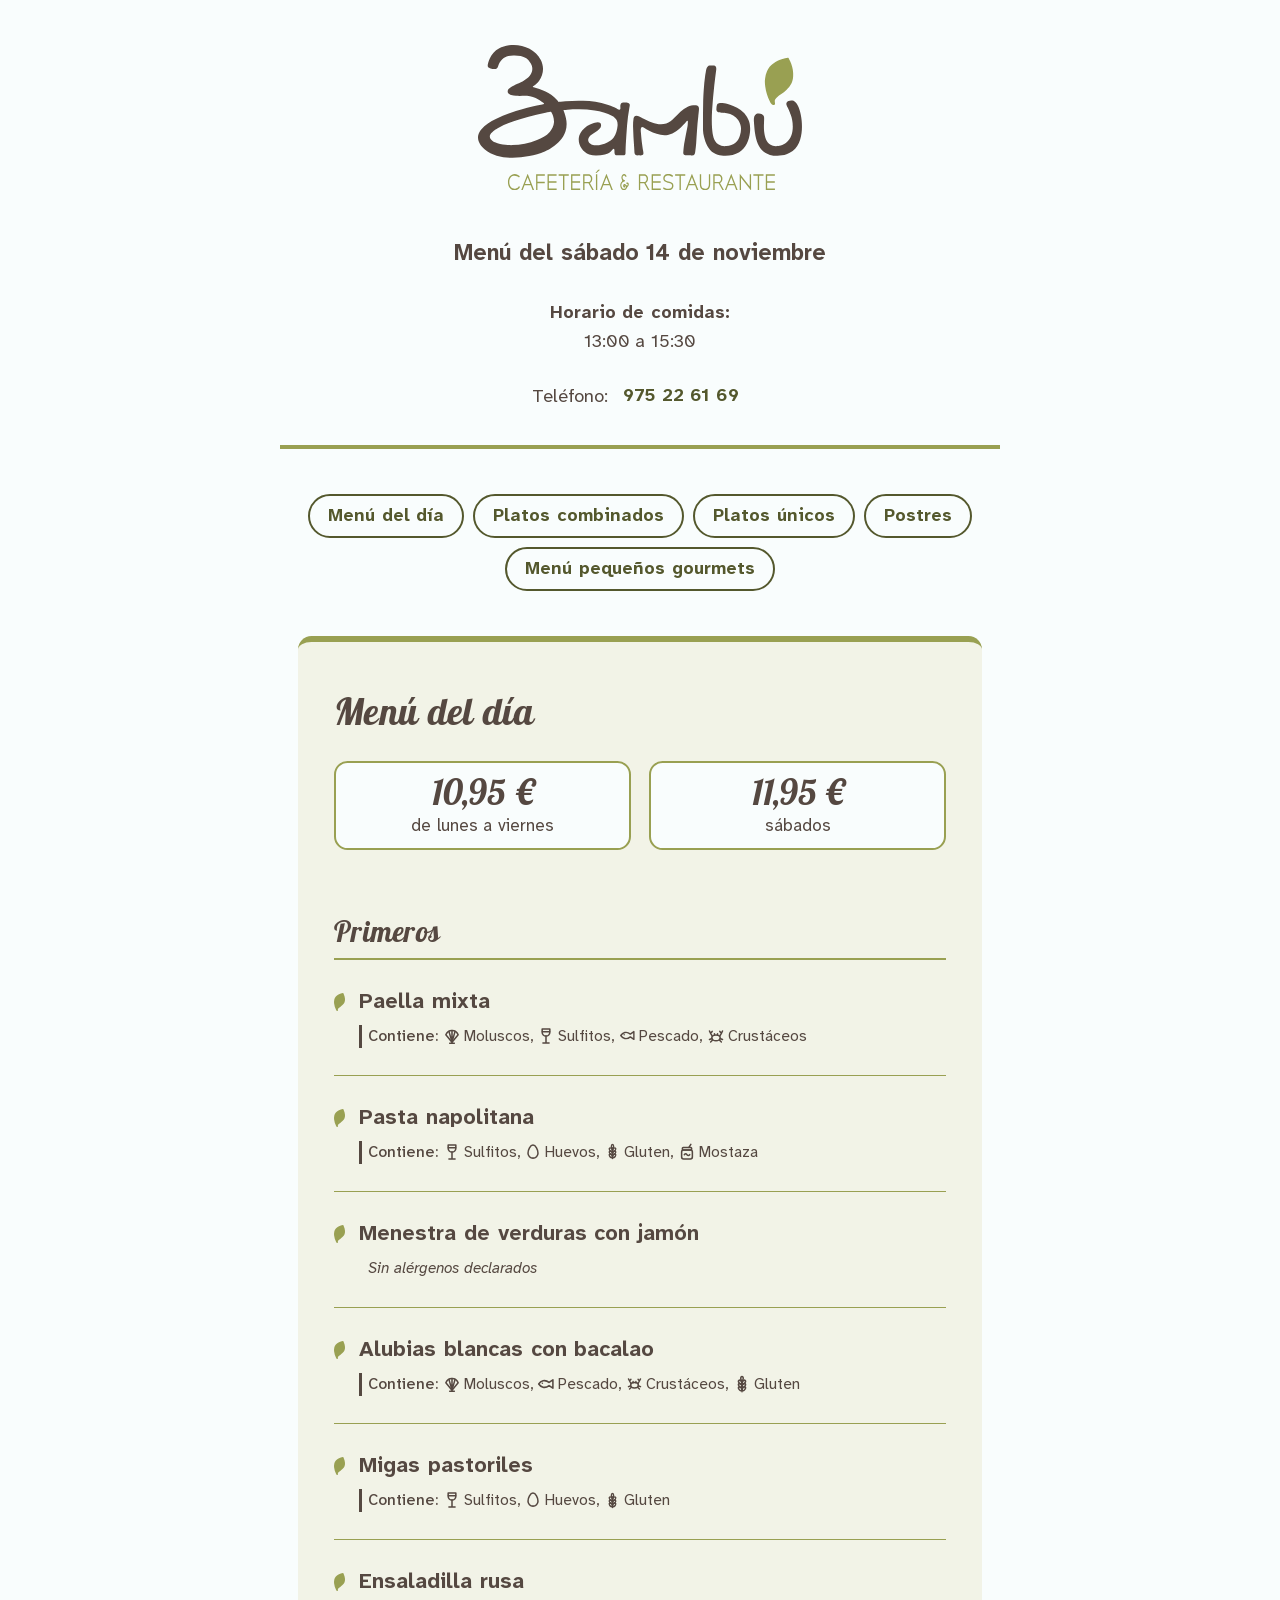
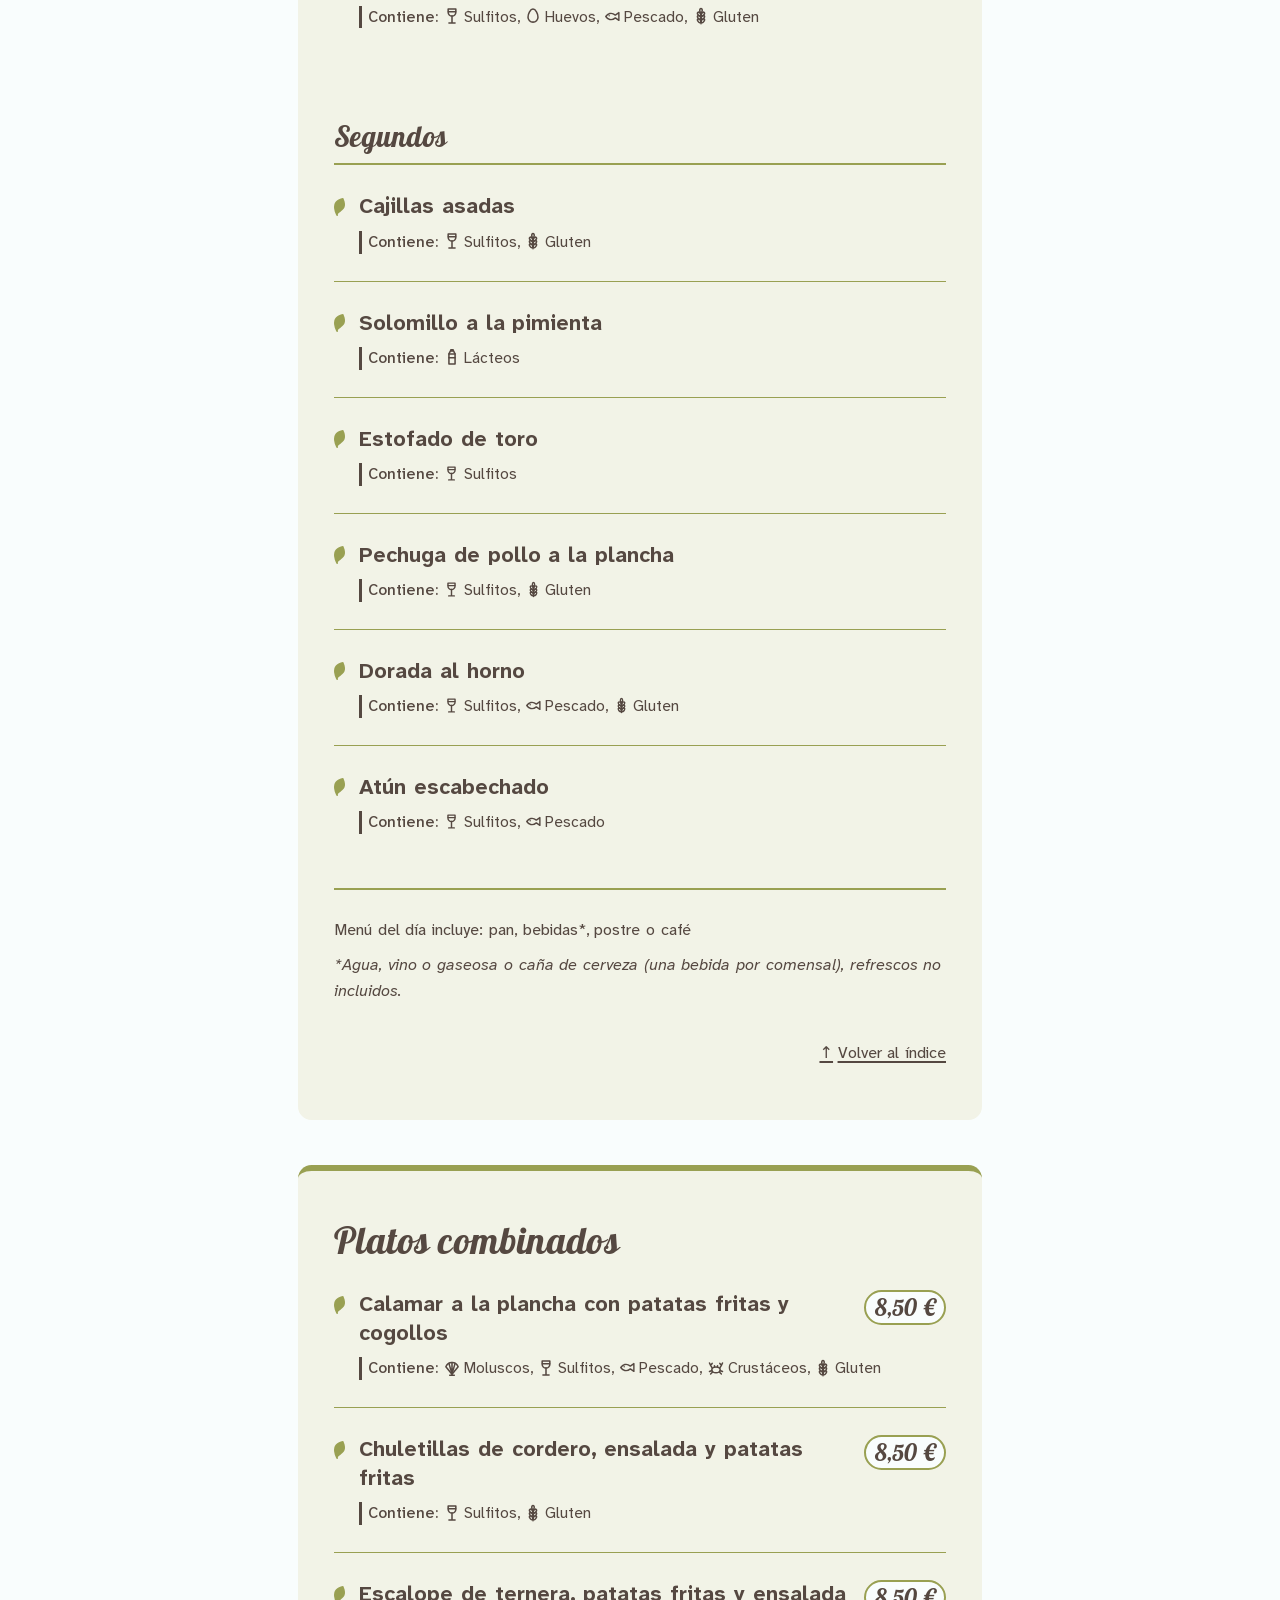
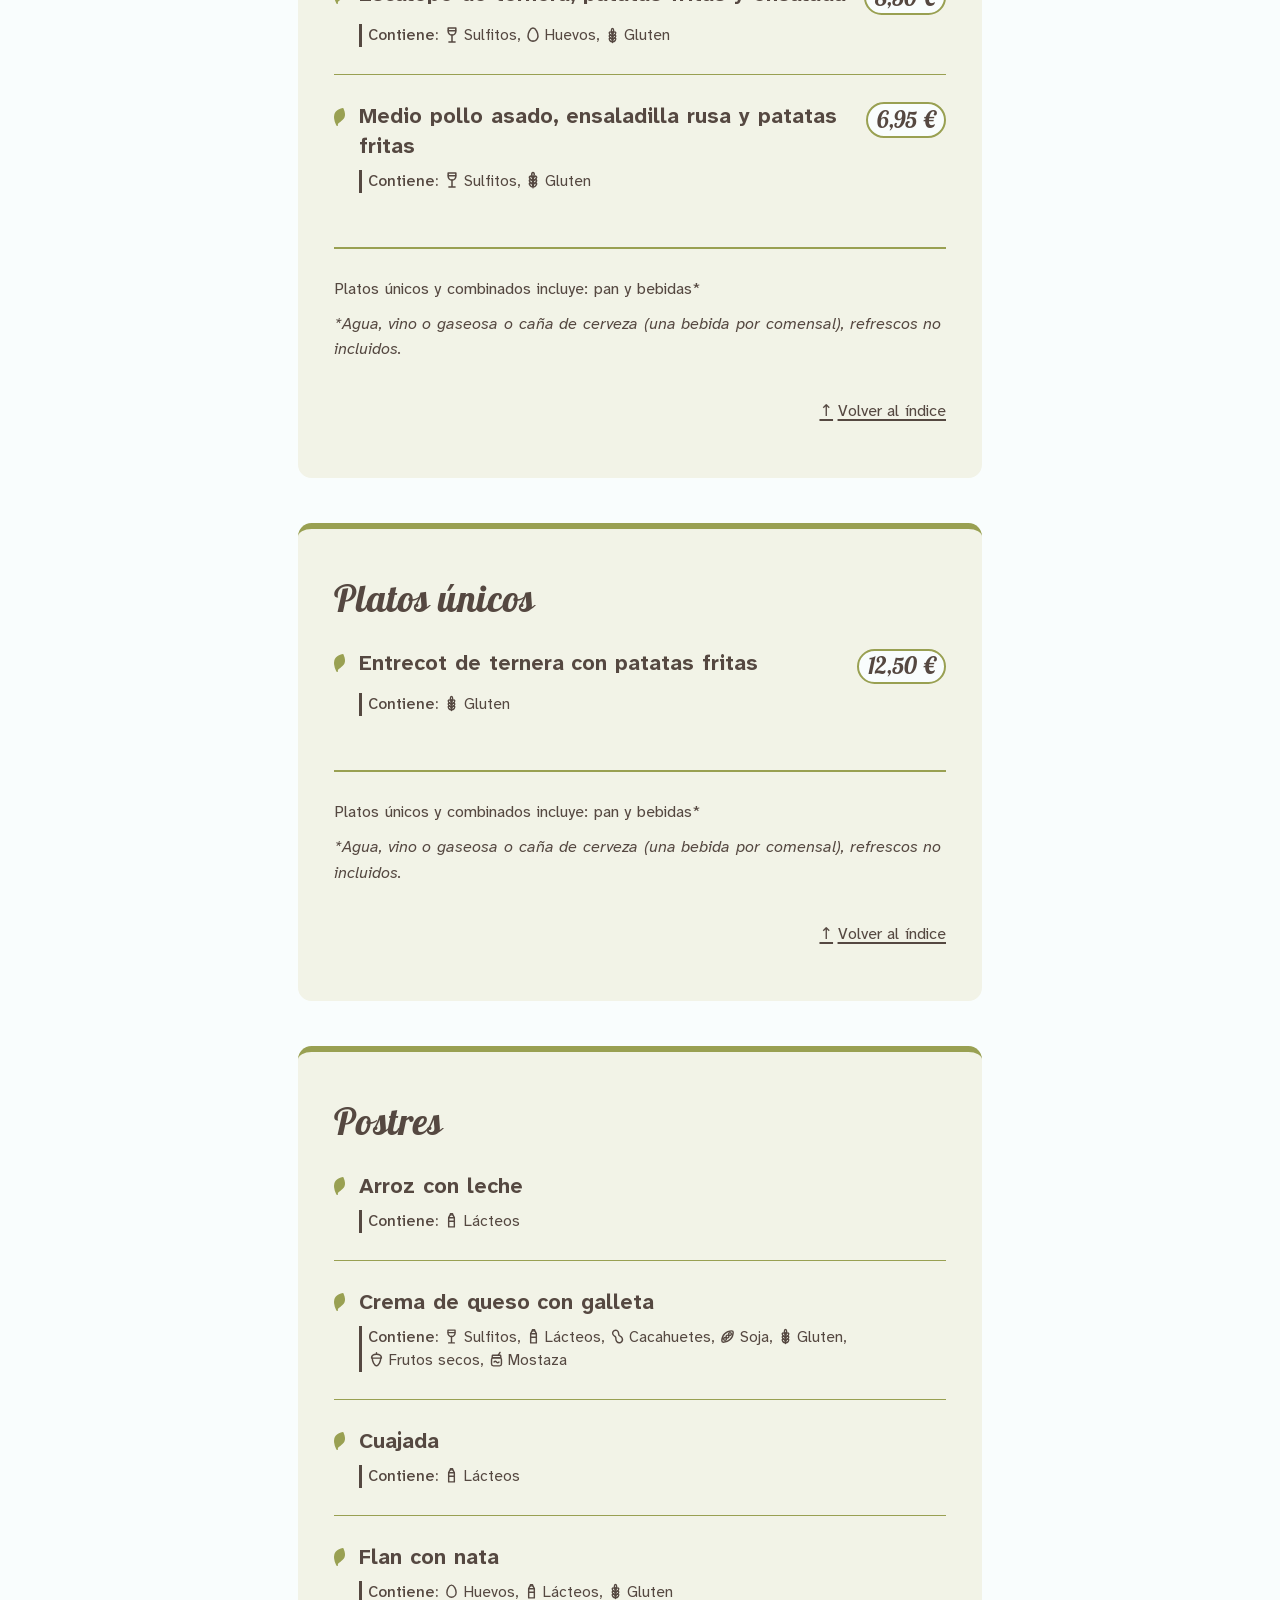
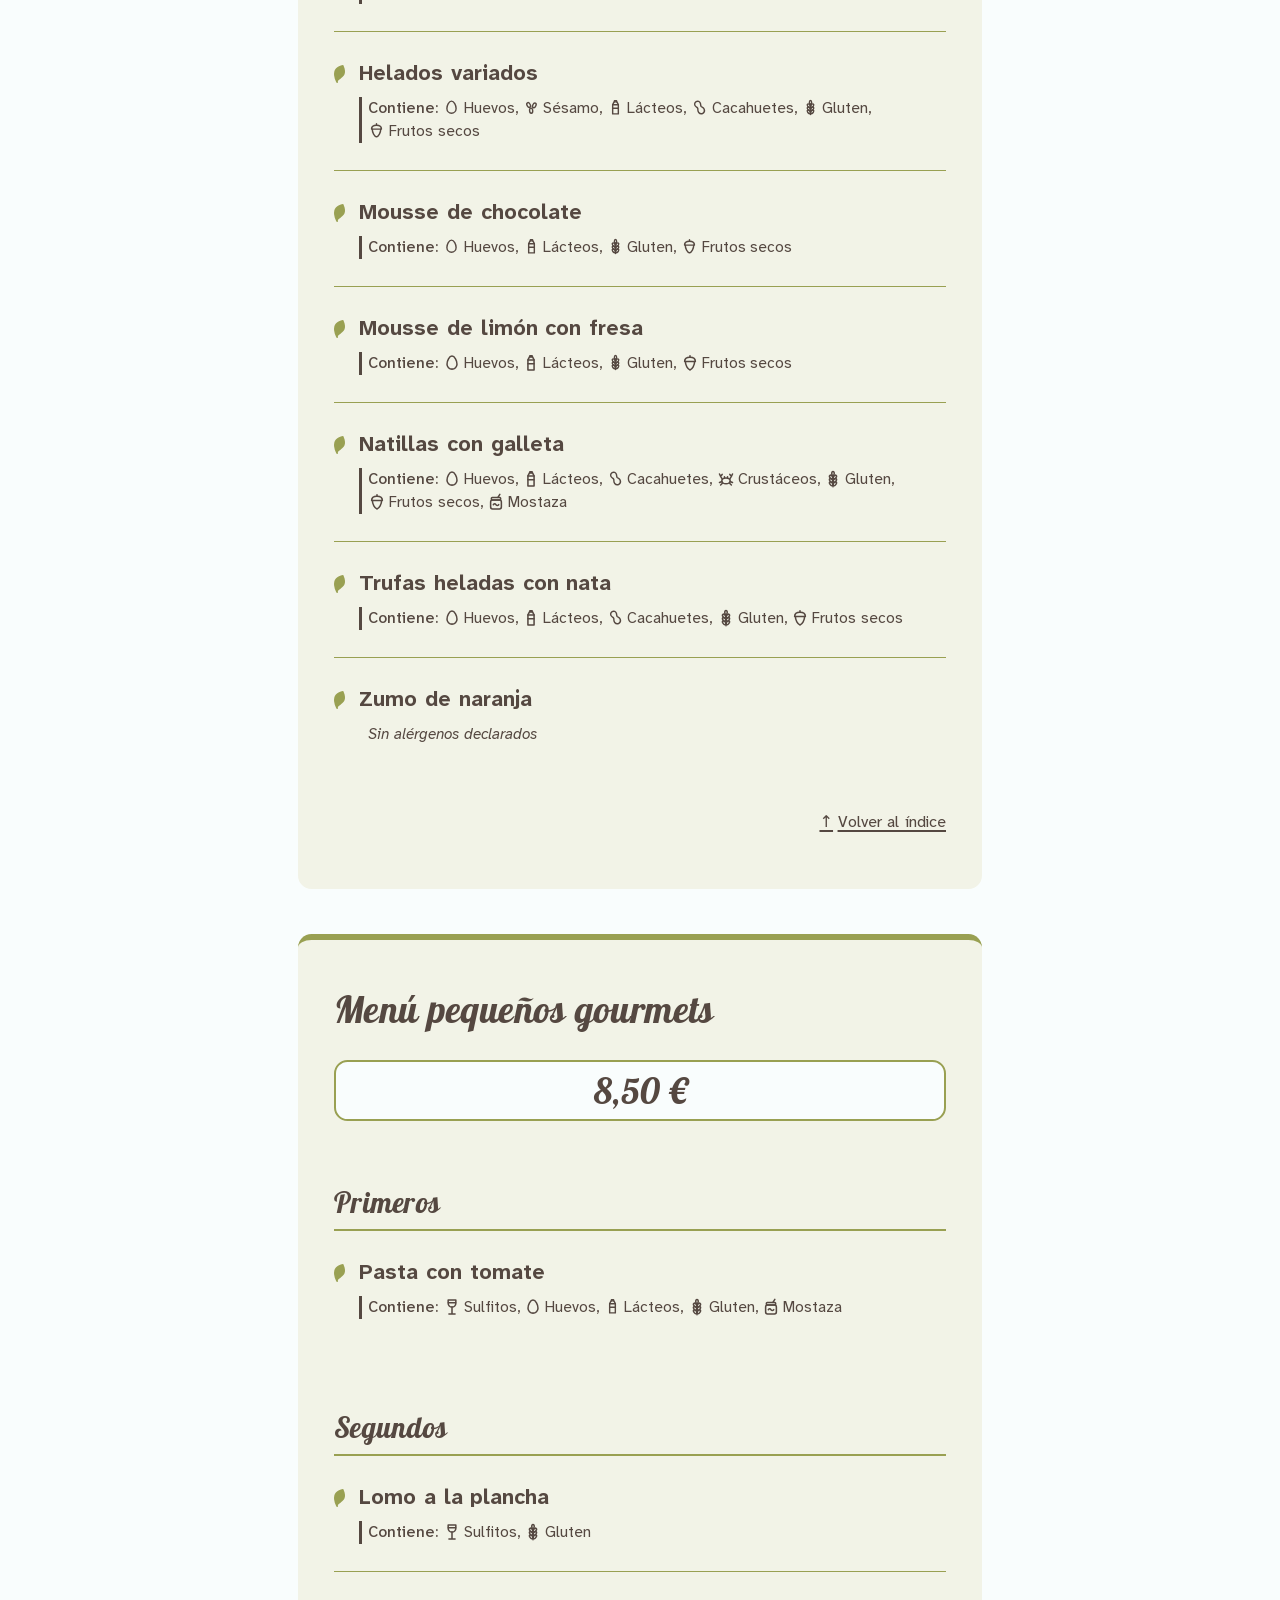
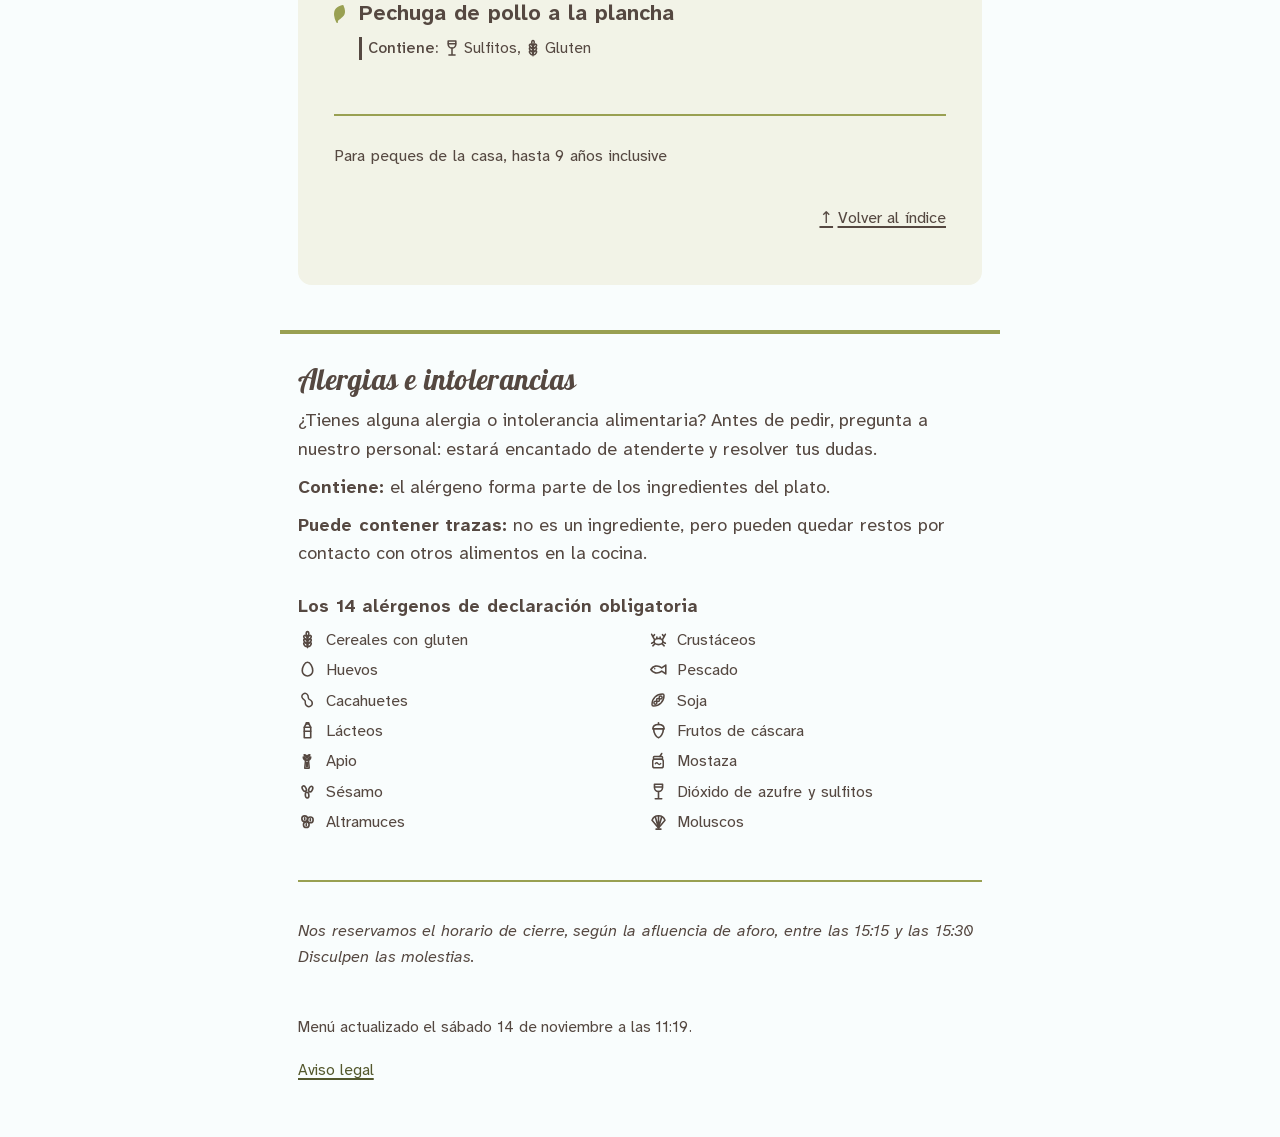
==== commit 43d933d9: "chore: publicar 20261114-menu-cafeteria.json" ====
--- a/index.html
+++ b/index.html
@@ -6,14 +6,14 @@
   <meta http-equiv="Content-Security-Policy" content="default-src 'none'; style-src 'self'; img-src 'self'; font-src 'self'; manifest-src 'self'; base-uri 'none'; form-action 'none'">
   <meta name="referrer" content="no-referrer">
   <meta name="color-scheme" content="light dark">
-  <title>Menú del sábado 7 de noviembre · Bambú Cafetería &amp; Restaurante</title>
+  <title>Menú del sábado 14 de noviembre · Bambú Cafetería &amp; Restaurante</title>
 
 
   <meta name="description" content="Menú del día de Bambú, cafetería y restaurante de E.Leclerc Soria, con alérgenos de cada plato.">
   <meta property="og:type" content="website">
   <meta property="og:locale" content="es_ES">
   <meta property="og:site_name" content="Bambú Cafetería &amp; Restaurante">
-  <meta property="og:title" content="Menú del sábado 7 de noviembre">
+  <meta property="og:title" content="Menú del sábado 14 de noviembre">
   <meta property="og:description" content="Menú del día, platos combinados, platos únicos y menú infantil, con alérgenos de cada plato.">
 
 
@@ -40,7 +40,7 @@
   <h1 class="cabecera__marca">
 <svg xmlns="http://www.w3.org/2000/svg" viewBox="186.5 1462.2 4628 2075" class="logo" aria-hidden="true" focusable="false"><path class="logo__marca" fill="currentColor" d="M680.5,3072.5C542.1,3074.4 393,3045.3 284,2954.5C226.3,2906.4 172.5,2832.2 189.8,2752.6C196.6,2721.4 213.1,2693.3 232.6,2668.5C286.2,2600.4 364.6,2557.3 440.5,2519C567.7,2454.8 704.6,2412.4 841.5,2374.5C909.7,2355.7 959,2343.5 1028,2327.9C1053.6,2322.2 1079.3,2316.9 1105,2311.5C1110.2,2310.4 1115.5,2309.7 1120.8,2308.5C1123.2,2307.9 1125.6,2307.1 1128,2306.2C1128.8,2305.8 1130.9,2304.2 1130.5,2302.9C1128.4,2295.1 1119.2,2289.7 1113.5,2285.3C1087.7,2265.4 1077,2255.7 1048.5,2239.5C998.6,2211.3 944.1,2194.9 887.3,2188.5C851.7,2184.5 815.5,2190.3 780,2190.5C763.3,2190.6 746.6,2189.7 730,2188.7C706.1,2187.3 681.7,2185.1 659,2176.8C644.8,2171.6 628.6,2165.8 619.4,2152.8C616.8,2149 614.4,2144.9 612.9,2140.5C599.4,2100.9 643.4,2072.3 671.5,2055.5C681.1,2049.8 690.7,2044.2 700.7,2039.2C741.9,2018.7 743,2021.6 784.5,2001.8C799.6,1994.6 814.6,1987.2 829.2,1978.9C882.8,1948.4 940.9,1905.1 957.1,1841.9C962.2,1822.1 963,1808.7 961.5,1788.3C960.9,1780.1 956.9,1763.1 954,1755.5C947,1737.1 940,1723.5 928.5,1707.5C914,1687.4 897.4,1666.9 876.7,1652.7C821.6,1614.7 755,1609 690,1610.8C644,1612.1 591.7,1619.2 554,1648.5C525.4,1670.7 501.1,1699.2 485.4,1732C473.5,1756.8 471.9,1798.1 438.8,1805.3C434.8,1806.1 430.6,1806.4 426.5,1806.3C415.9,1805.8 405.4,1804.8 394.9,1803.3C375.3,1800.5 354.5,1796.7 338.2,1784.5C320.5,1771.4 324.6,1744.6 329.5,1726.5C332.9,1714.3 336.1,1702 340.2,1690.1C344.4,1678.2 349.5,1666.5 354.6,1655C380.7,1596.3 428,1543.4 485,1513.2C530.2,1489.2 578.3,1473.9 629,1466.8C801.7,1442.5 1002.7,1514.5 1083.6,1677.3C1093.4,1697.1 1101.2,1717.8 1106.7,1739.2C1127.6,1819.9 1109.6,1905.8 1060.4,1972.7C1039.8,2000.8 1012.4,2023.8 985.4,2045.4C981.8,2048.2 977.4,2049.9 973.8,2052.6C971.1,2054.7 965.8,2060.3 971.6,2062.7C981.7,2066.8 982,2064.8 992.5,2067.8C1016.3,2074.8 1040.1,2081.9 1063.7,2089.7C1123.8,2109.4 1179.9,2137 1232,2172.9C1263.1,2194.3 1290.5,2221.1 1315.3,2249.5C1321.7,2256.9 1327.6,2264.6 1334,2271.9C1335,2273 1336.1,2274.4 1337.5,2274.8C1339.7,2275.3 1342,2274.8 1344.2,2274.6C1352,2274 1359.8,2273.2 1367.5,2272.5C1390,2270.5 1412.5,2268.2 1435,2266.4C1519.3,2259.7 1603.9,2257.2 1688.5,2259.7C1805.9,2263.1 1924.3,2278.3 2036.4,2314.3C2067.5,2324.2 2092.7,2333.7 2122.2,2346.9C2134.8,2352.6 2147.2,2358.6 2159.5,2364.9C2173.6,2372.1 2179.1,2377.5 2194,2383C2198,2384.5 2202.2,2385.5 2206.5,2385.7C2217.2,2386.2 2220.8,2373.7 2220.7,2365.2C2220.4,2346.1 2216.9,2326.2 2224.1,2307.7C2234.7,2280.2 2272.2,2283.2 2295.5,2284.5C2314.4,2285.6 2329.6,2285.1 2344.8,2296.8C2362.1,2309.9 2352.6,2337.7 2349.4,2354.8C2333.7,2441.6 2321.8,2528.5 2315.4,2616.5C2309.6,2697.6 2304,2778.8 2298.9,2860C2294.7,2928.8 2296.3,2935.3 2293.8,3004.1C2293.5,3013 2293.2,3022.8 2286.7,3029.6C2280.4,3036.1 2271.2,3036.1 2262.9,3036.2C2247.4,3036.5 2232,3036.3 2216.5,3036.5C2202,3036.6 2186.1,3037.4 2171.4,3036.5C2163.2,3035.9 2151.5,3036.1 2145.6,3028.6C2132,3011.3 2137.1,2982.2 2135.4,2962.9C2134.9,2956.8 2132.2,2943.2 2122.9,2943.5C2119.2,2943.6 2114.8,2947.7 2112.5,2950.2C2103,2960.4 2090.3,2976.3 2079.8,2985.7C2057.5,3005.8 2028.9,3017.9 2000,3024.8C1958.8,3034.8 1916.6,3038.8 1874.2,3039C1840.7,3039.2 1807.1,3036.6 1775,3025.9C1679.2,2994.2 1614,2887.9 1626.8,2788.4C1631.9,2749.2 1649.9,2713.9 1674.3,2683.2C1714,2633.4 1770.4,2597.2 1831.1,2578.6C1839,2576.1 1847.1,2574.1 1855.1,2572.1C1876.6,2566.9 1908.5,2558.8 1928.3,2573.3C1954.6,2592.5 1944.8,2630.7 1928.9,2652.8C1888.2,2709.3 1811.9,2722.7 1772.8,2781.2C1767.3,2789.3 1762.1,2801.6 1760.8,2811.4C1754.6,2858.7 1804.5,2889.1 1845.6,2893.1C1910.1,2899.4 1975.8,2883.6 2033.1,2854.2C2066.5,2837.1 2098.3,2814.9 2122,2785.5C2159.5,2739.1 2173.9,2679.1 2179.6,2621C2182.4,2593.5 2180.3,2563.7 2168,2538.5C2154.6,2511.3 2131.4,2490.3 2105.5,2475.3C2028.6,2430.5 1940.6,2409.7 1853.4,2396.2C1774.9,2384 1695,2379.5 1615.5,2380.3C1557.2,2380.8 1521.1,2382.3 1463,2387C1447.5,2388.3 1432.1,2390.5 1416.7,2392C1414.6,2392.2 1411.1,2391.4 1409.1,2392.9C1407.9,2393.8 1408.1,2397 1408.5,2398.1C1410.1,2403.1 1412.1,2408 1413.8,2413C1429.5,2457.8 1430.6,2458.4 1441.9,2504.5C1457.1,2566.5 1456.6,2633.6 1436.7,2694.5C1404.7,2792.5 1327.9,2872.8 1242.3,2927.3C1205.7,2950.6 1179.9,2966.2 1140.3,2984.4C1070.1,3016.6 994.8,3035.9 919,3049.5C840.3,3063.6 760.5,3071.4 680.5,3072.5ZM3719.4,3044.9C3682.4,3044.7 3645.1,3040.8 3609.8,3029.4C3592.5,3023.8 3571.9,3015.4 3556.5,3005.7C3475.2,2954.4 3435.3,2862.2 3414.6,2772C3407.9,2742.8 3401.1,2713.1 3400.8,2683C3400.3,2616 3400.1,2549 3400.4,2482C3400.7,2415.3 3401.3,2348.7 3402.6,2282C3403.4,2233.4 3407.2,2158.5 3410.6,2110C3415.6,2037 3421.2,1963.9 3432.6,1891.5C3434.9,1876.5 3437.9,1861.6 3440.6,1846.7C3446.6,1814.7 3453.8,1764.4 3492.7,1755.6C3502.4,1753.4 3516.1,1754.4 3525,1754.7C3534.7,1755 3544.4,1754.6 3554,1755.8C3558.9,1756.4 3563.7,1758.2 3568.3,1760.2C3597.2,1772.7 3590.2,1809.8 3587.1,1834.2C3582.5,1869.4 3577.7,1904.6 3573.3,1939.8C3569,1975 3564.8,2010.2 3561.1,2045.5C3548.5,2163.7 3536.9,2281.9 3530,2400.5C3524.9,2487.3 3523.4,2574.4 3531,2661.1C3537.8,2738.1 3549.4,2832.8 3618.1,2881.5C3651.7,2905.3 3694.4,2910.6 3734.5,2906.6C3781.8,2902 3831.4,2888.4 3868,2856.4C3899,2829.2 3918.6,2791.8 3929,2752.2C3940.3,2709 3948.4,2665.9 3939.6,2621.3C3933.3,2589.8 3920.9,2559 3902.5,2532.6C3865.8,2479.7 3805.4,2444.8 3742.1,2435.6C3704.3,2430.1 3704.3,2431.9 3666,2429.5C3644.6,2428.2 3625.5,2427.8 3606.7,2417.1C3597.4,2411.9 3593.9,2401.2 3592.4,2391.3C3591,2382.5 3591.9,2369.4 3592.8,2360.5C3594.7,2341.4 3596.2,2317.8 3610.5,2303.1C3627.3,2285.8 3658.3,2289.9 3679.1,2291.3C3711.8,2293.6 3745.3,2302.1 3776.2,2311.9C3851.4,2335.5 3928.2,2370 3983,2428.5C4004,2451 4015.8,2466.4 4031.4,2492.9C4039.8,2507.3 4052.3,2535.2 4057.7,2550.9C4075.4,2602.4 4076.8,2659.5 4071.2,2713C4059.9,2821.1 4013.2,2936 3917.4,2995.6C3858.3,3032.4 3788.2,3045.2 3719.4,3044.9ZM4463,3044.5C4427.7,3044.9 4391.1,3042.8 4357.1,3032.1C4325.2,3021.9 4294.9,3008.6 4268.3,2988.1C4189.3,2927.2 4158.7,2821.7 4144.4,2727.3C4141.6,2708.7 4139.1,2690.1 4137.1,2671.5C4134.8,2650.9 4133.3,2630.2 4131.6,2609.5C4130.2,2592.9 4128.8,2576.4 4127.8,2559.8C4125.5,2520.9 4123.5,2471.4 4160,2446.8C4170.1,2439.9 4184.9,2439.4 4196.3,2439.1C4229.8,2438.2 4270.2,2458 4273,2495.2C4274.7,2518.2 4273.1,2535.6 4272.4,2558.5C4271.7,2579.2 4270.6,2599.8 4270.5,2620.5C4270.4,2639 4270.7,2657.5 4271.8,2676C4272.5,2687.9 4274.1,2699.8 4275.7,2711.6C4285,2778 4304.5,2850.8 4365.7,2887.8C4374,2892.8 4388.9,2898.9 4398.2,2901.4C4411,2904.7 4428.9,2907.2 4442.1,2907C4469.2,2906.5 4484.7,2904 4510.9,2897.4C4540.6,2889.9 4568,2874.8 4591.5,2855.4C4685.6,2778.1 4694.3,2642.4 4673.4,2531C4669.3,2509.3 4662.2,2484.5 4655,2463.7C4645.9,2437.4 4631.9,2401.2 4620.3,2376C4616.4,2367.7 4611.5,2359.8 4607.4,2351.7C4596.1,2329.4 4577.7,2292.8 4604.4,2273.6C4610.2,2269.4 4616.4,2265.7 4622.9,2262.6C4632.6,2258 4648.3,2254 4659,2253.4C4665.6,2253.1 4672.2,2253.2 4678.7,2254.3C4723.7,2262.4 4748.2,2310.8 4764.6,2348.1C4768.5,2357.2 4771.9,2366.4 4775.1,2375.8C4778.4,2385.1 4781.3,2394.5 4784.1,2404C4786.8,2413.4 4789.5,2423 4791.6,2432.6C4795.8,2451.9 4799.8,2471.3 4802.9,2490.9C4806,2510.3 4808.3,2529.9 4810.1,2549.5C4818.1,2638.6 4815.1,2728.5 4787.7,2814.4C4767.6,2877.1 4734.4,2937.5 4681.1,2977.8C4654.7,2997.7 4625.1,3012.9 4594,3024.1C4552.2,3039 4507.2,3044.1 4463,3044.5ZM2479.8,3038.4C2466.8,3038.6 2453.1,3041.1 2441,3034.8C2418.4,3023.1 2421,2990.7 2419.9,2969.8C2419.2,2956.6 2418.4,2943.3 2417.5,2930C2410.9,2830.6 2402.5,2731.2 2401.3,2631.5C2400.9,2593.9 2401.3,2556 2407.6,2518.8C2409.7,2506.1 2412.2,2492.2 2421.7,2482.6C2439.9,2464 2470.2,2475 2490.1,2483.9C2499.5,2488.1 2508.9,2492.6 2518.2,2497.3C2530.1,2503.3 2541.7,2509.9 2553.5,2516C2650.8,2566.3 2764.9,2619.5 2876,2584.3C2920.1,2570.3 2955.7,2537.6 2987.8,2505.7C3047.5,2446.5 3104.1,2378.4 3182.7,2343.5C3214.9,2329.2 3249.9,2324.7 3284.8,2323.3C3301.1,2322.7 3320.2,2324.1 3332.2,2336.8C3343.9,2349.2 3343.8,2367.9 3342.7,2383.6C3339,2434.1 3338.6,2433.8 3333.1,2484.3C3329.5,2517.9 3325.3,2551.3 3322.4,2584.9C3317,2647.6 3308.3,2796.7 3303.6,2859.2C3300.1,2905.7 3295.7,2943.8 3288.9,2990C3286.8,3003.5 3284.9,3023.6 3271.2,3031.9C3267.4,3034.2 3263,3035.4 3258.7,3036.3C3245.6,3039.2 3234.4,3039.2 3221.1,3038.8C3208.4,3038.4 3195.7,3037.4 3183,3037.1C3164.8,3036.8 3135.4,3043.4 3123.5,3024.1C3117.6,3014.5 3118.1,3002.5 3118.9,2991.8C3120.4,2972.8 3121.8,2953.8 3123.8,2934.9C3125.9,2915.9 3128.3,2896.9 3131.1,2878C3142.9,2797.5 3161.6,2718.1 3176.7,2638.2C3182.3,2608.8 3182.1,2601.3 3183.8,2571.5C3184.1,2566.4 3187.8,2546.8 3178.9,2543.6C3168.1,2539.7 3158.2,2561.2 3154.5,2565.5C3144.8,2577 3134.5,2588.1 3124.3,2599.1C3063.3,2665.1 2990.2,2730.8 2898.6,2747.1C2805.6,2763.7 2713.4,2727.1 2631.4,2687.5C2604,2674.3 2578.9,2655.6 2553.2,2639.7C2545.4,2634.9 2531.1,2628.3 2522.8,2635.6C2517.6,2640.1 2514.7,2651.8 2513.7,2655.8C2509.6,2673.2 2511.4,2692 2513,2709.5C2522,2805.9 2522.8,2818.6 2535.6,2914.5C2537.7,2930.5 2540.3,2946.5 2542.9,2962.4C2544.6,2972.7 2547.2,2982.8 2548.4,2993.1C2549.2,3000.5 2549.4,3008 2549.1,3015.5C2547.6,3047.2 2496.9,3038.1 2479.8,3038.4ZM673.5,2892.4C795.1,2890.4 917,2867.2 1029.5,2820.5C1096.7,2792.6 1162.4,2759.6 1211.2,2704.3C1243.5,2667.7 1268,2620.3 1271.5,2571C1273.7,2538.9 1268.2,2507.1 1258.8,2476.5C1253.5,2459 1246.5,2445.3 1238,2429.2C1235.5,2424.4 1232,2417 1225.3,2417C1218.4,2417 1212.1,2419.2 1205.4,2420.4C1187.2,2423.7 1168.9,2426.3 1150.8,2430C1107.3,2438.8 1064,2448.1 1020.8,2457.6C945.6,2474.2 871.7,2496.2 798.2,2518.9C685.3,2553.7 571.7,2592.4 468,2650.1C444.7,2663.1 429.2,2673.1 408.2,2689.6C395.9,2699.3 383.5,2711.4 373.7,2723.6C367.6,2731.2 360.3,2743.6 357.7,2753C344.6,2800.7 391.9,2835.3 429,2852.9C475.7,2874.9 527.1,2883.4 578,2888C610.4,2890.9 641,2892.9 673.5,2892.4Z"/><path class="logo__decor" fill="#99A052" d="M4427.3,3309.1L4427.3,3331.4L4316.7,3331.4L4316.7,3407.9L4426.2,3407.9L4426.2,3429.4L4316.7,3429.4L4316.7,3511.7L4428,3511.7L4428,3534.1L4297.6,3534.1L4297.6,3309.1L4427.3,3309.1ZM4264.9,3309.1L4264.9,3331.4L4201.9,3331.4L4201.9,3534.1L4182.5,3534.1L4182.5,3331.4L4119.5,3331.4L4119.5,3309.1L4264.9,3309.1ZM3927.9,3306.2L4068.1,3483.8L4068.1,3309.1L4087,3309.1L4087,3537L4083.7,3537L3943.4,3359.1L3943.4,3534.1L3924.8,3534.1L3924.8,3306.2L3927.9,3306.2ZM3805.9,3306.2L3895.8,3534.1L3874.5,3534.1L3848.2,3466.1L3759.2,3466.1L3732.9,3534.1L3712.4,3534.1L3802.1,3306.2L3805.9,3306.2ZM3765.8,3448.8L3841.5,3448.8L3803.9,3350.9L3765.8,3448.8ZM3624.1,3309.1C3633.3,3309.1 3641.2,3310.9 3648,3314.4C3654.7,3317.9 3660.3,3322.6 3664.7,3328.4C3669.1,3334.2 3672.3,3340.9 3674.5,3348.5C3676.6,3356.2 3677.7,3364.1 3677.7,3372.3C3677.7,3379 3677,3385.5 3675.6,3391.7C3674.2,3398 3672.1,3403.8 3669.2,3409.2C3666.4,3414.6 3662.8,3419.3 3658.3,3423.3C3653.9,3427.4 3648.7,3430.4 3642.8,3432.6L3699.7,3534.1L3677.7,3534.1L3623.2,3435.6L3566.6,3435.6L3566.6,3534.1L3547.5,3534.1L3547.5,3309.1L3624.1,3309.1ZM3566.6,3417.6L3621.4,3417.6C3627.9,3417.6 3633.5,3416.4 3638.2,3414.1C3642.9,3411.7 3646.7,3408.6 3649.7,3404.5C3652.6,3400.5 3654.8,3395.9 3656.2,3390.8C3657.6,3385.8 3658.3,3380.4 3658.3,3374.7C3658.3,3369 3657.6,3363.6 3656.2,3358.4C3654.8,3353.2 3652.6,3348.6 3649.7,3344.5C3646.7,3340.5 3642.9,3337.3 3638.2,3335C3633.5,3332.6 3627.9,3331.4 3621.4,3331.4L3566.6,3331.4L3566.6,3417.6ZM3374.1,3309.1L3374.1,3444.7C3374.1,3455.6 3375,3465.4 3376.9,3474.1C3378.7,3482.7 3381.9,3490.1 3386.2,3496.1C3390.6,3502.2 3396.3,3506.8 3403.3,3509.9C3410.2,3513.1 3418.8,3514.7 3429.1,3514.7C3448.4,3514.7 3462.4,3508.9 3471.2,3497.4C3479.9,3486 3484.3,3468.4 3484.3,3444.7L3484.3,3309.1L3503.2,3309.1L3503.2,3444.1C3503.2,3475.8 3496.8,3499.3 3484.1,3514.4C3471.3,3529.4 3452.9,3537 3428.9,3537C3403.5,3537 3384.8,3529.1 3372.8,3513.2C3360.8,3497.3 3354.7,3474.4 3354.7,3444.4L3354.7,3309.1L3374.1,3309.1ZM3244.1,3306.2L3334.1,3534.1L3312.7,3534.1L3286.4,3466.1L3197.4,3466.1L3171.1,3534.1L3150.6,3534.1L3240.3,3306.2L3244.1,3306.2ZM3204.1,3448.8L3279.7,3448.8L3242.1,3350.9L3204.1,3448.8ZM3147.3,3309.1L3147.3,3331.4L3084.3,3331.4L3084.3,3534.1L3064.9,3534.1L3064.9,3331.4L3002,3331.4L3002,3309.1L3147.3,3309.1ZM2966.1,3347.6C2955.7,3341.3 2945.1,3336.4 2934.2,3332.9C2923.3,3329.4 2912.3,3327.6 2901.1,3327.6C2893.9,3327.6 2887.2,3328.5 2881.2,3330.1C2875.2,3331.8 2870.1,3334.3 2865.9,3337.8C2861.6,3341.2 2858.4,3345.5 2856.1,3350.6C2853.8,3355.7 2852.6,3361.6 2852.6,3368.5C2852.6,3378.1 2855,3385.4 2859.7,3390.4C2864.5,3395.4 2871.9,3399.8 2882,3403.5C2886.2,3405.1 2890.8,3406.6 2896,3408.1C2901.2,3409.5 2906.5,3411.1 2911.8,3412.6C2917.2,3414.2 2922.4,3415.8 2927.6,3417.3C2932.8,3418.9 2937.5,3420.4 2941.7,3422C2954,3426.9 2963.1,3433.4 2968.9,3441.4C2974.8,3449.5 2977.7,3460.2 2977.7,3473.8C2977.7,3493.6 2971.7,3509.1 2959.8,3520.2C2947.8,3531.4 2930.5,3537 2907.8,3537C2902.8,3537 2897.1,3536.7 2890.7,3536C2884.3,3535.3 2877.7,3534.2 2870.9,3532.6C2864,3531 2857.2,3528.9 2850.5,3526.3C2843.8,3523.6 2837.5,3520.2 2831.7,3516.1L2836.1,3495.5C2841.8,3499.1 2847.8,3502.1 2854.2,3504.7C2860.6,3507.2 2866.9,3509.3 2873.3,3511C2879.7,3512.6 2885.9,3513.8 2891.9,3514.5C2897.9,3515.2 2903.4,3515.5 2908.5,3515.5C2925.2,3515.5 2937.7,3511.8 2945.9,3504.4C2954,3496.9 2958.1,3486.4 2958.1,3472.9C2958.1,3464.1 2956.1,3456.9 2952.1,3451.3C2948.1,3445.7 2941,3441.1 2930.7,3437.6C2927.3,3436.4 2923.2,3435.2 2918.4,3433.8C2913.6,3432.4 2908.5,3431 2903.1,3429.5C2897.8,3428.1 2892.5,3426.5 2887.2,3425C2882,3423.4 2877.2,3421.8 2873.1,3420.3C2867.2,3417.9 2861.7,3415.2 2856.8,3412.2C2851.9,3409.1 2847.8,3405.5 2844.4,3401.1C2841,3396.8 2838.3,3391.8 2836.4,3386.2C2834.4,3380.5 2833.5,3373.9 2833.5,3366.4C2833.5,3356.4 2835.1,3347.7 2838.5,3340.3C2841.8,3332.8 2846.5,3326.6 2852.6,3321.4C2858.7,3316.4 2866,3312.5 2874.5,3310C2883.1,3307.4 2892.5,3306.2 2902.9,3306.2C2927.6,3306.2 2950.1,3313 2970.6,3326.8L2966.1,3347.6ZM2796.8,3309.1L2796.8,3331.4L2686.1,3331.4L2686.1,3407.9L2795.6,3407.9L2795.6,3429.4L2686.1,3429.4L2686.1,3511.7L2797.4,3511.7L2797.4,3534.1L2667,3534.1L2667,3309.1L2796.8,3309.1ZM2561,3309.1C2570.2,3309.1 2578.2,3310.9 2585,3314.4C2591.7,3317.9 2597.3,3322.6 2601.7,3328.4C2606,3334.2 2609.3,3340.9 2611.5,3348.5C2613.6,3356.2 2614.7,3364.1 2614.7,3372.3C2614.7,3379 2614,3385.5 2612.6,3391.7C2611.2,3398 2609.1,3403.8 2606.2,3409.2C2603.4,3414.6 2599.8,3419.3 2595.3,3423.3C2590.9,3427.4 2585.7,3430.4 2579.7,3432.6L2636.7,3534.1L2614.7,3534.1L2560.2,3435.6L2503.6,3435.6L2503.6,3534.1L2484.5,3534.1L2484.5,3309.1L2561,3309.1ZM2503.6,3417.6L2558.4,3417.6C2564.9,3417.6 2570.5,3416.4 2575.2,3414.1C2579.8,3411.7 2583.7,3408.6 2586.6,3404.5C2589.6,3400.5 2591.8,3395.9 2593.2,3390.8C2594.6,3385.8 2595.3,3380.4 2595.3,3374.7C2595.3,3369 2594.6,3363.6 2593.2,3358.4C2591.8,3353.2 2589.6,3348.6 2586.6,3344.5C2583.7,3340.5 2579.8,3337.3 2575.2,3335C2570.5,3332.6 2564.9,3331.4 2558.4,3331.4L2503.6,3331.4L2503.6,3417.6ZM2306.9,3426.5L2306.9,3446.2C2311,3445.9 2315.9,3445.6 2319.6,3448.1C2325.9,3452.3 2326,3465 2318.5,3468.2C2310.1,3471.9 2304.4,3461.4 2299.9,3457C2290.7,3447.9 2279.6,3442.2 2267.9,3450.9C2255.4,3460.2 2256.2,3489.1 2270.6,3496.4C2276.6,3499.4 2281.4,3499.7 2287.9,3498.3L2287.9,3480.7C2283.4,3479.6 2281.1,3477.8 2279.8,3473.2C2279.5,3471.9 2281.1,3468.6 2283.2,3469.3C2296.2,3474.1 2300.4,3488.2 2296.4,3500.6C2290.8,3517.9 2261.6,3519 2250.3,3507.6C2229.2,3486.3 2228.3,3449.6 2249.3,3427.8C2258.6,3418.1 2272.3,3413.2 2284.9,3409.8C2284.9,3409.8 2285,3395.9 2284.9,3393.1C2273.9,3389.4 2263.1,3386 2257,3375.4C2250.4,3363.9 2250.2,3349.7 2255.6,3337.8C2258.6,3331.1 2266.8,3325.1 2274.4,3326.4C2285.5,3328.3 2290.8,3338.4 2296.6,3346.8L2310.6,3336C2303.5,3325.7 2296.5,3313 2284.2,3307.8C2257.8,3296.8 2239.3,3326.9 2235.6,3348.9C2234.3,3356.7 2236,3370.5 2238.6,3377.9C2241.1,3385.3 2248.9,3392.2 2246.3,3400.9C2242.4,3414.6 2230.3,3423.6 2224.6,3436.4C2211.6,3465.6 2219.3,3502.8 2241.7,3525.3C2258.9,3542.5 2290.5,3536.5 2305,3518.6C2308.9,3513.7 2317.6,3496.9 2319.5,3494.2C2326.7,3483.8 2337.3,3476.6 2339.9,3463.5C2342.3,3450.9 2338.4,3434 2326,3427.7C2319.7,3424.6 2313.4,3425.4 2306.9,3426.5ZM2023.1,3306.2L2113,3534.1L2091.6,3534.1L2065.4,3466.1L1976.3,3466.1L1950.1,3534.1L1929.6,3534.1L2019.3,3306.2L2023.1,3306.2ZM1983,3448.8L2058.7,3448.8L2021.1,3350.9L1983,3448.8ZM1890.2,3309.1L1890.2,3534.1L1871.1,3534.1L1871.1,3309.1L1890.2,3309.1ZM1930.8,3245L1878.8,3291.8L1864.6,3291.8L1902.4,3245L1930.8,3245ZM1765.1,3309.1C1774.3,3309.1 1782.3,3310.9 1789,3314.4C1795.8,3317.9 1801.4,3322.6 1805.7,3328.4C1810.1,3334.2 1813.4,3340.9 1815.5,3348.5C1817.7,3356.2 1818.8,3364.1 1818.8,3372.3C1818.8,3379 1818,3385.5 1816.6,3391.7C1815.2,3398 1813.1,3403.8 1810.3,3409.2C1807.5,3414.6 1803.8,3419.3 1799.4,3423.3C1794.9,3427.4 1789.8,3430.4 1783.8,3432.6L1840.8,3534.1L1818.8,3534.1L1764.2,3435.6L1707.7,3435.6L1707.7,3534.1L1688.5,3534.1L1688.5,3309.1L1765.1,3309.1ZM1707.7,3417.6L1762.4,3417.6C1769,3417.6 1774.6,3416.4 1779.2,3414.1C1783.9,3411.7 1787.7,3408.6 1790.7,3404.5C1793.7,3400.5 1795.9,3395.9 1797.3,3390.8C1798.7,3385.8 1799.4,3380.4 1799.4,3374.7C1799.4,3369 1798.7,3363.6 1797.3,3358.4C1795.9,3353.2 1793.7,3348.6 1790.7,3344.5C1787.7,3340.5 1783.9,3337.3 1779.2,3335C1774.6,3332.6 1769,3331.4 1762.4,3331.4L1707.7,3331.4L1707.7,3417.6ZM1645.8,3309.1L1645.8,3331.4L1535.2,3331.4L1535.2,3407.9L1644.7,3407.9L1644.7,3429.4L1535.2,3429.4L1535.2,3511.7L1646.5,3511.7L1646.5,3534.1L1516,3534.1L1516,3309.1L1645.8,3309.1ZM1483.3,3309.1L1483.3,3331.4L1420.3,3331.4L1420.3,3534.1L1401,3534.1L1401,3331.4L1338,3331.4L1338,3309.1L1483.3,3309.1ZM1309.3,3309.1L1309.3,3331.4L1198.7,3331.4L1198.7,3407.9L1308.2,3407.9L1308.2,3429.4L1198.7,3429.4L1198.7,3511.7L1310,3511.7L1310,3534.1L1179.5,3534.1L1179.5,3309.1L1309.3,3309.1ZM1141.2,3309.1L1141.2,3331.4L1035.7,3331.4L1035.7,3415L1140.1,3415L1140.1,3436.1L1035.7,3436.1L1035.7,3534.1L1016.6,3534.1L1016.6,3309.1L1141.2,3309.1ZM897.7,3306.2L987.7,3534.1L966.3,3534.1L940,3466.1L851,3466.1L824.7,3534.1L804.3,3534.1L894,3306.2L897.7,3306.2ZM857.7,3448.8L933.4,3448.8L895.7,3350.9L857.7,3448.8ZM772.4,3356.4C763.4,3348.2 753.7,3341.5 743.4,3336.3C733.1,3331.1 721.6,3328.5 709,3328.5C698.3,3328.5 688.4,3330.6 679.3,3334.7C670.2,3338.8 662.2,3344.8 655.4,3352.6C648.5,3360.5 643.2,3370.1 639.3,3381.6C635.5,3393.1 633.5,3406.1 633.5,3420.6C633.5,3435.3 635.5,3448.4 639.3,3460.1C643.2,3471.8 648.5,3481.6 655.4,3489.7C662.2,3497.7 670.2,3503.9 679.4,3508.2C688.6,3512.5 698.5,3514.7 709,3514.7C715.2,3514.7 721.4,3513.9 727.6,3512.3C733.7,3510.7 739.6,3508.3 745.1,3505.1C750.5,3501.9 755.6,3497.8 760.1,3492.9C764.6,3488 768.4,3482.2 771.3,3475.5L785.8,3489.7C781.9,3497.7 777.3,3504.7 771.8,3510.7C766.3,3516.7 760.2,3521.6 753.5,3525.5C746.8,3529.4 739.8,3532.3 732.3,3534.2C724.8,3536.1 717.2,3537 709.4,3537C695.8,3537 683.1,3534.2 671.5,3528.6C659.8,3523 649.8,3515.1 641.3,3504.9C632.9,3494.8 626.2,3482.4 621.4,3468C616.6,3453.6 614.2,3437.6 614.2,3420C614.2,3402.3 616.6,3386.5 621.4,3372.5C626.2,3358.5 632.9,3346.6 641.4,3336.8C650,3326.9 660.1,3319.4 671.8,3314.1C683.6,3308.8 696.3,3306.2 710.1,3306.2C725.4,3306.2 739.2,3309.1 751.5,3314.8C763.8,3320.6 774.7,3328.2 784,3337.6L772.4,3356.4ZM4403.7,2321C4393.7,2321 4389.1,2316.6 4382.1,2309.7C4368.9,2296.8 4362.1,2281.7 4354,2265.2C4321.7,2199.5 4297.9,2126.4 4289.5,2053.5C4286.9,2031.2 4284,2008 4284,1985.5C4284,1975.5 4286.5,1952.2 4287.5,1942C4291.3,1905.5 4299.8,1870.6 4314.8,1837C4355.7,1745.2 4442.4,1690.2 4535.5,1662.5C4560,1655.2 4587,1647.5 4612.6,1646C4621.6,1645.5 4623.3,1652 4627.6,1659.3C4633.9,1670 4638.9,1681.2 4644,1692.5C4667.8,1745.7 4686.1,1804.2 4688,1862.7C4688.9,1890.7 4688.8,1910.9 4685.6,1937.6C4676.9,2010 4629.9,2073.7 4575.7,2119.3C4559.3,2133.1 4542.1,2146.2 4524.5,2158.5C4499.2,2176.2 4472.7,2192.7 4450.9,2214.8C4438.7,2227.3 4426.2,2243.2 4425.3,2261.5C4424.3,2279.1 4439.7,2310.6 4415.2,2318.9C4411.5,2320.2 4407.6,2321 4403.7,2321Z"/></svg>    <span class="visualmente-oculto">Bambú Cafetería &amp; Restaurante</span>
   </h1>
-  <p class="cabecera__fecha">Menú del <time datetime="2026-11-07">sábado 7 de noviembre</time></p>
+  <p class="cabecera__fecha">Menú del <time datetime="2026-11-14">sábado 14 de noviembre</time></p>
 
   <p class="cabecera__horario">
     <strong class="cabecera__horario-etiqueta">Horario de comidas:</strong>
@@ -92,59 +92,59 @@
 </li>
 
         <li class="plato">
-  <div class="plato__cabecera"><h4 class="plato__nombre">Pochas con matanza</h4></div>
+  <div class="plato__cabecera"><h4 class="plato__nombre">Alubias blancas con bacalao</h4></div>
+  <p class="alergenos alergenos--contiene"><span class="alergenos__etiqueta">Contiene:</span> <span class="alergeno alergeno--molluscs">Moluscos</span>, <span class="alergeno alergeno--fish">Pescado</span>, <span class="alergeno alergeno--crustaceans">Crustáceos</span>, <span class="alergeno alergeno--gluten">Gluten</span></p>
+
+</li>
+
+        <li class="plato">
+  <div class="plato__cabecera"><h4 class="plato__nombre">Migas pastoriles</h4></div>
+  <p class="alergenos alergenos--contiene"><span class="alergenos__etiqueta">Contiene:</span> <span class="alergeno alergeno--sulphites">Sulfitos</span>, <span class="alergeno alergeno--eggs">Huevos</span>, <span class="alergeno alergeno--gluten">Gluten</span></p>
+
+</li>
+
+        <li class="plato">
+  <div class="plato__cabecera"><h4 class="plato__nombre">Ensaladilla rusa</h4></div>
+  <p class="alergenos alergenos--contiene"><span class="alergenos__etiqueta">Contiene:</span> <span class="alergeno alergeno--sulphites">Sulfitos</span>, <span class="alergeno alergeno--eggs">Huevos</span>, <span class="alergeno alergeno--fish">Pescado</span>, <span class="alergeno alergeno--gluten">Gluten</span></p>
+
+</li>
+
+      </ul>
+      <h3 class="seccion__subtitulo">Segundos</h3>
+      <ul class="platos lista-limpia" role="list">
+        <li class="plato">
+  <div class="plato__cabecera"><h4 class="plato__nombre">Cajillas asadas</h4></div>
+  <p class="alergenos alergenos--contiene"><span class="alergenos__etiqueta">Contiene:</span> <span class="alergeno alergeno--sulphites">Sulfitos</span>, <span class="alergeno alergeno--gluten">Gluten</span></p>
+
+</li>
+
+        <li class="plato">
+  <div class="plato__cabecera"><h4 class="plato__nombre">Solomillo a la pimienta</h4></div>
+  <p class="alergenos alergenos--contiene"><span class="alergenos__etiqueta">Contiene:</span> <span class="alergeno alergeno--milk">Lácteos</span></p>
+
+</li>
+
+        <li class="plato">
+  <div class="plato__cabecera"><h4 class="plato__nombre">Estofado de toro</h4></div>
   <p class="alergenos alergenos--contiene"><span class="alergenos__etiqueta">Contiene:</span> <span class="alergeno alergeno--sulphites">Sulfitos</span></p>
 
 </li>
 
         <li class="plato">
-  <div class="plato__cabecera"><h4 class="plato__nombre">Crema de verduras</h4></div>
-  <p class="alergenos alergenos--contiene"><span class="alergenos__etiqueta">Contiene:</span> <span class="alergeno alergeno--milk">Lácteos</span></p>
-
-</li>
-
-        <li class="plato">
-  <div class="plato__cabecera"><h4 class="plato__nombre">Ensalada campera</h4></div>
-  <p class="alergenos alergenos--contiene"><span class="alergenos__etiqueta">Contiene:</span> <span class="alergeno alergeno--sulphites">Sulfitos</span></p>
-
-</li>
-
-      </ul>
-      <h3 class="seccion__subtitulo">Segundos</h3>
-      <ul class="platos lista-limpia" role="list">
-        <li class="plato">
-  <div class="plato__cabecera"><h4 class="plato__nombre">Costillas asadas</h4></div>
-  <p class="alergenos alergenos--contiene"><span class="alergenos__etiqueta">Contiene:</span> <span class="alergeno alergeno--sulphites">Sulfitos</span>, <span class="alergeno alergeno--soybeans">Soja</span>, <span class="alergeno alergeno--gluten">Gluten</span></p>
-
-</li>
-
-        <li class="plato">
-  <div class="plato__cabecera"><h4 class="plato__nombre">Cordero guisado</h4></div>
-  <p class="alergenos alergenos--contiene"><span class="alergenos__etiqueta">Contiene:</span> <span class="alergeno alergeno--nuts">Frutos secos</span></p>
-
-</li>
-
-        <li class="plato">
-  <div class="plato__cabecera"><h4 class="plato__nombre">Ciervo con almendras</h4></div>
-  <p class="alergenos alergenos--contiene"><span class="alergenos__etiqueta">Contiene:</span> <span class="alergeno alergeno--sulphites">Sulfitos</span>, <span class="alergeno alergeno--nuts">Frutos secos</span></p>
-
-</li>
-
-        <li class="plato">
-  <div class="plato__cabecera"><h4 class="plato__nombre">Secreto a la plancha</h4></div>
-  <p class="alergenos alergenos--contiene"><span class="alergenos__etiqueta">Contiene:</span> <span class="alergeno alergeno--gluten">Gluten</span></p>
-
-</li>
-
-        <li class="plato">
-  <div class="plato__cabecera"><h4 class="plato__nombre">Calamares en su tinta</h4></div>
-  <p class="alergenos alergenos--contiene"><span class="alergenos__etiqueta">Contiene:</span> <span class="alergeno alergeno--molluscs">Moluscos</span>, <span class="alergeno alergeno--sulphites">Sulfitos</span>, <span class="alergeno alergeno--fish">Pescado</span>, <span class="alergeno alergeno--crustaceans">Crustáceos</span>, <span class="alergeno alergeno--gluten">Gluten</span></p>
+  <div class="plato__cabecera"><h4 class="plato__nombre">Pechuga de pollo a la plancha</h4></div>
+  <p class="alergenos alergenos--contiene"><span class="alergenos__etiqueta">Contiene:</span> <span class="alergeno alergeno--sulphites">Sulfitos</span>, <span class="alergeno alergeno--gluten">Gluten</span></p>
 
 </li>
 
         <li class="plato">
   <div class="plato__cabecera"><h4 class="plato__nombre">Dorada al horno</h4></div>
-  <p class="alergenos alergenos--contiene"><span class="alergenos__etiqueta">Contiene:</span> <span class="alergeno alergeno--sulphites">Sulfitos</span>, <span class="alergeno alergeno--gluten">Gluten</span></p>
+  <p class="alergenos alergenos--contiene"><span class="alergenos__etiqueta">Contiene:</span> <span class="alergeno alergeno--sulphites">Sulfitos</span>, <span class="alergeno alergeno--fish">Pescado</span>, <span class="alergeno alergeno--gluten">Gluten</span></p>
+
+</li>
+
+        <li class="plato">
+  <div class="plato__cabecera"><h4 class="plato__nombre">Atún escabechado</h4></div>
+  <p class="alergenos alergenos--contiene"><span class="alergenos__etiqueta">Contiene:</span> <span class="alergeno alergeno--sulphites">Sulfitos</span>, <span class="alergeno alergeno--fish">Pescado</span></p>
 
 </li>
 
@@ -165,25 +165,26 @@
       <ul class="platos lista-limpia" role="list">
         <li class="plato">
   <div class="plato__cabecera"><h3 class="plato__nombre">Calamar a la plancha con patatas fritas y cogollos</h3><p class="plato__precio">8,50 €</p></div>
-  <p class="alergenos alergenos--contiene"><span class="alergenos__etiqueta">Contiene:</span> <span class="alergeno alergeno--molluscs">Moluscos</span>, <span class="alergeno alergeno--sulphites">Sulfitos</span>, <span class="alergeno alergeno--eggs">Huevos</span>, <span class="alergeno alergeno--celery">Apio</span>, <span class="alergeno alergeno--milk">Lácteos</span>, <span class="alergeno alergeno--fish">Pescado</span>, <span class="alergeno alergeno--crustaceans">Crustáceos</span>, <span class="alergeno alergeno--gluten">Gluten</span>, <span class="alergeno alergeno--nuts">Frutos secos</span></p>
+  <p class="alergenos alergenos--contiene"><span class="alergenos__etiqueta">Contiene:</span> <span class="alergeno alergeno--molluscs">Moluscos</span>, <span class="alergeno alergeno--sulphites">Sulfitos</span>, <span class="alergeno alergeno--fish">Pescado</span>, <span class="alergeno alergeno--crustaceans">Crustáceos</span>, <span class="alergeno alergeno--gluten">Gluten</span></p>
 
 </li>
 
         <li class="plato">
   <div class="plato__cabecera"><h3 class="plato__nombre">Chuletillas de cordero, ensalada y patatas fritas</h3><p class="plato__precio">8,50 €</p></div>
-  <p class="alergenos alergenos--contiene"><span class="alergenos__etiqueta">Contiene:</span> <span class="alergeno alergeno--eggs">Huevos</span>, <span class="alergeno alergeno--milk">Lácteos</span>, <span class="alergeno alergeno--fish">Pescado</span>, <span class="alergeno alergeno--gluten">Gluten</span></p>
+  <p class="alergenos alergenos--contiene"><span class="alergenos__etiqueta">Contiene:</span> <span class="alergeno alergeno--sulphites">Sulfitos</span>, <span class="alergeno alergeno--gluten">Gluten</span></p>
 
 </li>
 
         <li class="plato">
   <div class="plato__cabecera"><h3 class="plato__nombre">Escalope de ternera, patatas fritas y ensalada</h3><p class="plato__precio">8,50 €</p></div>
-  <p class="alergenos alergenos--contiene"><span class="alergenos__etiqueta">Contiene:</span> <span class="alergeno alergeno--eggs">Huevos</span>, <span class="alergeno alergeno--gluten">Gluten</span></p>
+  <p class="alergenos alergenos--contiene"><span class="alergenos__etiqueta">Contiene:</span> <span class="alergeno alergeno--sulphites">Sulfitos</span>, <span class="alergeno alergeno--eggs">Huevos</span>, <span class="alergeno alergeno--gluten">Gluten</span></p>
 
 </li>
 
         <li class="plato">
   <div class="plato__cabecera"><h3 class="plato__nombre">Medio pollo asado, ensaladilla rusa y patatas fritas</h3><p class="plato__precio">6,95 €</p></div>
-  <p class="alergenos alergenos--ninguno">Sin alérgenos declarados</p>
+  <p class="alergenos alergenos--contiene"><span class="alergenos__etiqueta">Contiene:</span> <span class="alergeno alergeno--sulphites">Sulfitos</span>, <span class="alergeno alergeno--gluten">Gluten</span></p>
+
 </li>
 
       </ul>
@@ -203,7 +204,8 @@
       <ul class="platos lista-limpia" role="list">
         <li class="plato">
   <div class="plato__cabecera"><h3 class="plato__nombre">Entrecot de ternera con patatas fritas</h3><p class="plato__precio">12,50 €</p></div>
-  <p class="alergenos alergenos--ninguno">Sin alérgenos declarados</p>
+  <p class="alergenos alergenos--contiene"><span class="alergenos__etiqueta">Contiene:</span> <span class="alergeno alergeno--gluten">Gluten</span></p>
+
 </li>
 
       </ul>
@@ -229,7 +231,8 @@
 
         <li class="plato">
   <div class="plato__cabecera"><h3 class="plato__nombre">Crema de queso con galleta</h3></div>
-  <p class="alergenos alergenos--ninguno">Sin alérgenos declarados</p>
+  <p class="alergenos alergenos--contiene"><span class="alergenos__etiqueta">Contiene:</span> <span class="alergeno alergeno--sulphites">Sulfitos</span>, <span class="alergeno alergeno--milk">Lácteos</span>, <span class="alergeno alergeno--peanuts">Cacahuetes</span>, <span class="alergeno alergeno--soybeans">Soja</span>, <span class="alergeno alergeno--gluten">Gluten</span>, <span class="alergeno alergeno--nuts">Frutos secos</span>, <span class="alergeno alergeno--mustard">Mostaza</span></p>
+
 </li>
 
         <li class="plato">
@@ -240,13 +243,13 @@
 
         <li class="plato">
   <div class="plato__cabecera"><h3 class="plato__nombre">Flan con nata</h3></div>
-  <p class="alergenos alergenos--contiene"><span class="alergenos__etiqueta">Contiene:</span> <span class="alergeno alergeno--eggs">Huevos</span>, <span class="alergeno alergeno--milk">Lácteos</span>, <span class="alergeno alergeno--gluten">Gluten</span>, <span class="alergeno alergeno--nuts">Frutos secos</span></p>
+  <p class="alergenos alergenos--contiene"><span class="alergenos__etiqueta">Contiene:</span> <span class="alergeno alergeno--eggs">Huevos</span>, <span class="alergeno alergeno--milk">Lácteos</span>, <span class="alergeno alergeno--gluten">Gluten</span></p>
 
 </li>
 
         <li class="plato">
   <div class="plato__cabecera"><h3 class="plato__nombre">Helados variados</h3></div>
-  <p class="alergenos alergenos--contiene"><span class="alergenos__etiqueta">Contiene:</span> <span class="alergeno alergeno--eggs">Huevos</span>, <span class="alergeno alergeno--milk">Lácteos</span>, <span class="alergeno alergeno--soybeans">Soja</span>, <span class="alergeno alergeno--gluten">Gluten</span>, <span class="alergeno alergeno--nuts">Frutos secos</span></p>
+  <p class="alergenos alergenos--contiene"><span class="alergenos__etiqueta">Contiene:</span> <span class="alergeno alergeno--eggs">Huevos</span>, <span class="alergeno alergeno--sesame">Sésamo</span>, <span class="alergeno alergeno--milk">Lácteos</span>, <span class="alergeno alergeno--peanuts">Cacahuetes</span>, <span class="alergeno alergeno--gluten">Gluten</span>, <span class="alergeno alergeno--nuts">Frutos secos</span></p>
 
 </li>
 
@@ -258,19 +261,19 @@
 
         <li class="plato">
   <div class="plato__cabecera"><h3 class="plato__nombre">Mousse de limón con fresa</h3></div>
-  <p class="alergenos alergenos--contiene"><span class="alergenos__etiqueta">Contiene:</span> <span class="alergeno alergeno--milk">Lácteos</span>, <span class="alergeno alergeno--gluten">Gluten</span></p>
+  <p class="alergenos alergenos--contiene"><span class="alergenos__etiqueta">Contiene:</span> <span class="alergeno alergeno--eggs">Huevos</span>, <span class="alergeno alergeno--milk">Lácteos</span>, <span class="alergeno alergeno--gluten">Gluten</span>, <span class="alergeno alergeno--nuts">Frutos secos</span></p>
 
 </li>
 
         <li class="plato">
   <div class="plato__cabecera"><h3 class="plato__nombre">Natillas con galleta</h3></div>
-  <p class="alergenos alergenos--contiene"><span class="alergenos__etiqueta">Contiene:</span> <span class="alergeno alergeno--eggs">Huevos</span>, <span class="alergeno alergeno--milk">Lácteos</span>, <span class="alergeno alergeno--crustaceans">Crustáceos</span>, <span class="alergeno alergeno--gluten">Gluten</span></p>
+  <p class="alergenos alergenos--contiene"><span class="alergenos__etiqueta">Contiene:</span> <span class="alergeno alergeno--eggs">Huevos</span>, <span class="alergeno alergeno--milk">Lácteos</span>, <span class="alergeno alergeno--peanuts">Cacahuetes</span>, <span class="alergeno alergeno--crustaceans">Crustáceos</span>, <span class="alergeno alergeno--gluten">Gluten</span>, <span class="alergeno alergeno--nuts">Frutos secos</span>, <span class="alergeno alergeno--mustard">Mostaza</span></p>
 
 </li>
 
         <li class="plato">
   <div class="plato__cabecera"><h3 class="plato__nombre">Trufas heladas con nata</h3></div>
-  <p class="alergenos alergenos--contiene"><span class="alergenos__etiqueta">Contiene:</span> <span class="alergeno alergeno--eggs">Huevos</span>, <span class="alergeno alergeno--milk">Lácteos</span></p>
+  <p class="alergenos alergenos--contiene"><span class="alergenos__etiqueta">Contiene:</span> <span class="alergeno alergeno--eggs">Huevos</span>, <span class="alergeno alergeno--milk">Lácteos</span>, <span class="alergeno alergeno--peanuts">Cacahuetes</span>, <span class="alergeno alergeno--gluten">Gluten</span>, <span class="alergeno alergeno--nuts">Frutos secos</span></p>
 
 </li>
 
@@ -296,7 +299,7 @@
       <ul class="platos lista-limpia" role="list">
         <li class="plato">
   <div class="plato__cabecera"><h4 class="plato__nombre">Pasta con tomate</h4></div>
-  <p class="alergenos alergenos--contiene"><span class="alergenos__etiqueta">Contiene:</span> <span class="alergeno alergeno--sulphites">Sulfitos</span>, <span class="alergeno alergeno--eggs">Huevos</span>, <span class="alergeno alergeno--gluten">Gluten</span></p>
+  <p class="alergenos alergenos--contiene"><span class="alergenos__etiqueta">Contiene:</span> <span class="alergeno alergeno--sulphites">Sulfitos</span>, <span class="alergeno alergeno--eggs">Huevos</span>, <span class="alergeno alergeno--milk">Lácteos</span>, <span class="alergeno alergeno--gluten">Gluten</span>, <span class="alergeno alergeno--mustard">Mostaza</span></p>
 
 </li>
 
@@ -355,7 +358,7 @@
     </div>
 
     <div class="pie__legal">
-      <p>Menú actualizado el <time datetime="2026-11-07T11:04:20Z">sábado 7 de noviembre a las 12:04</time>.</p>
+      <p>Menú actualizado el <time datetime="2026-11-14T10:19:29Z">sábado 14 de noviembre a las 11:19</time>.</p>
       <p><a href="aviso-legal.html">Aviso legal</a></p>
     </div>
   </footer>
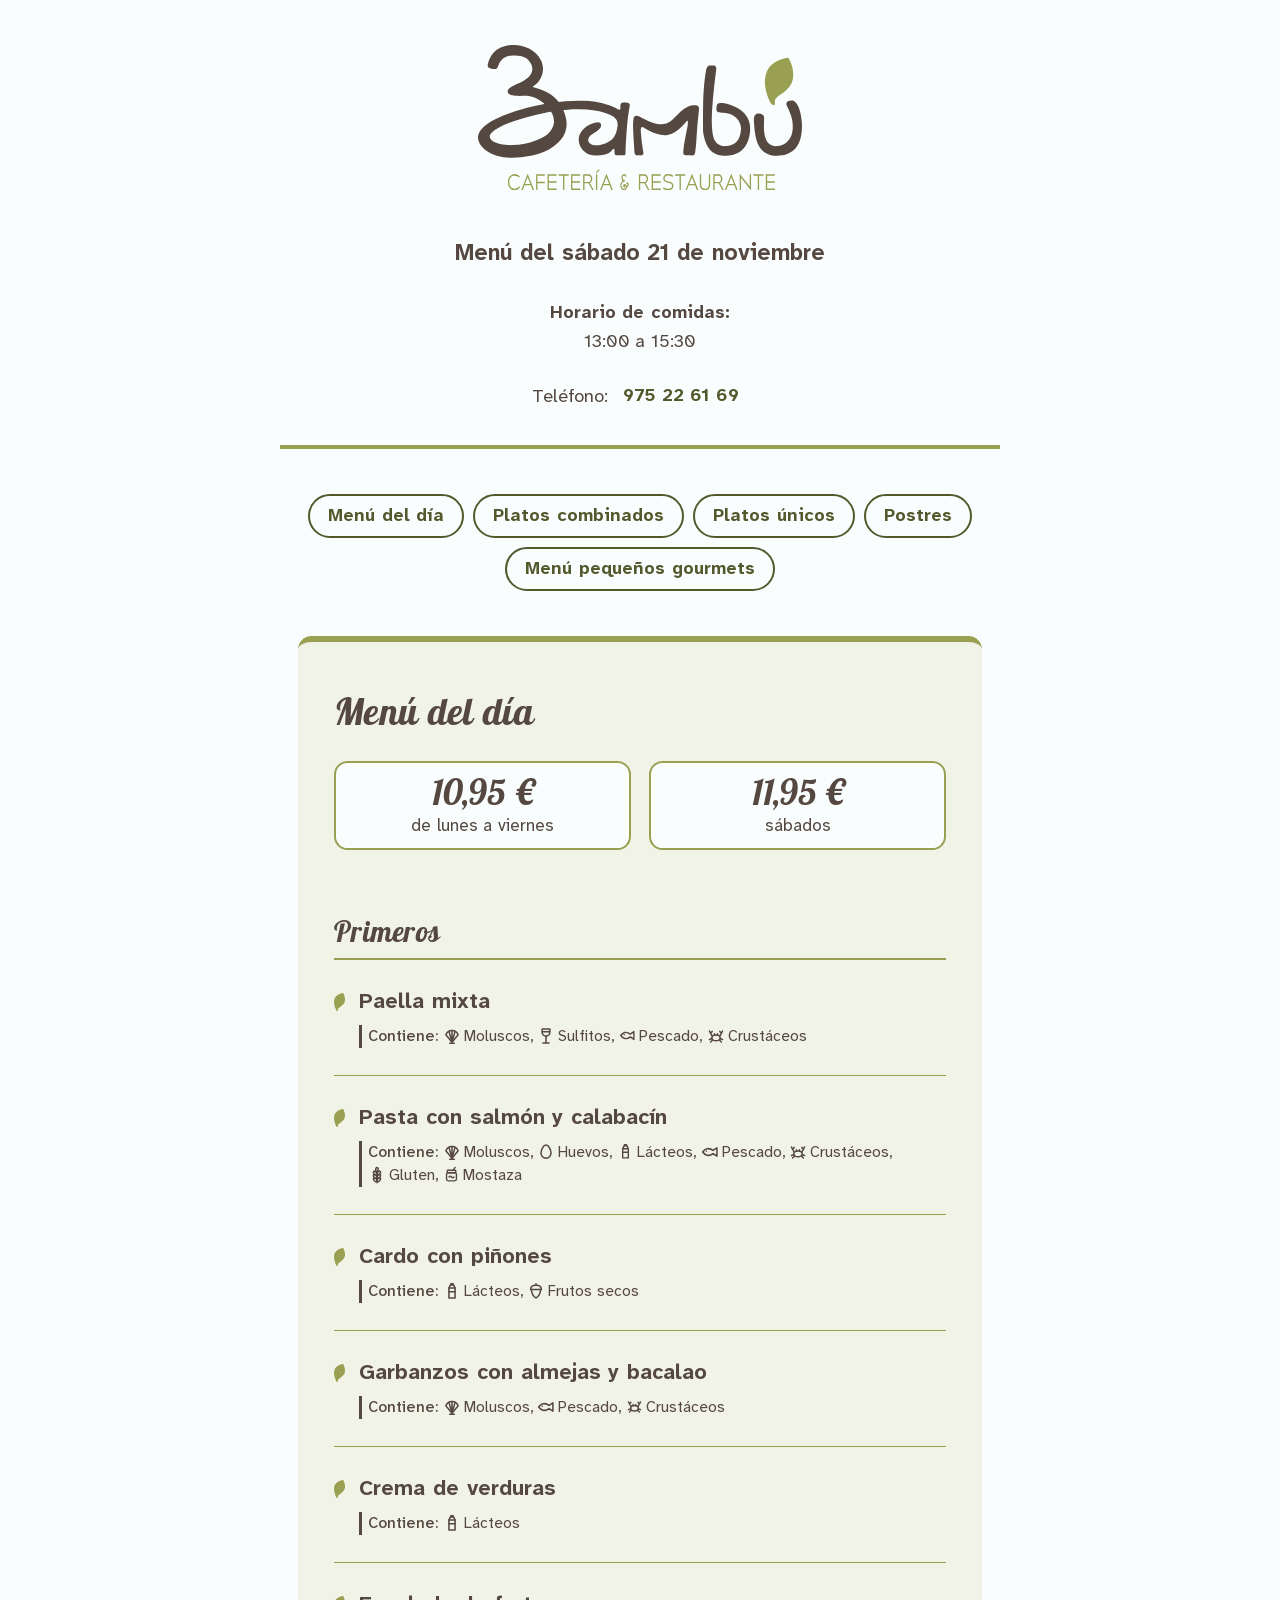
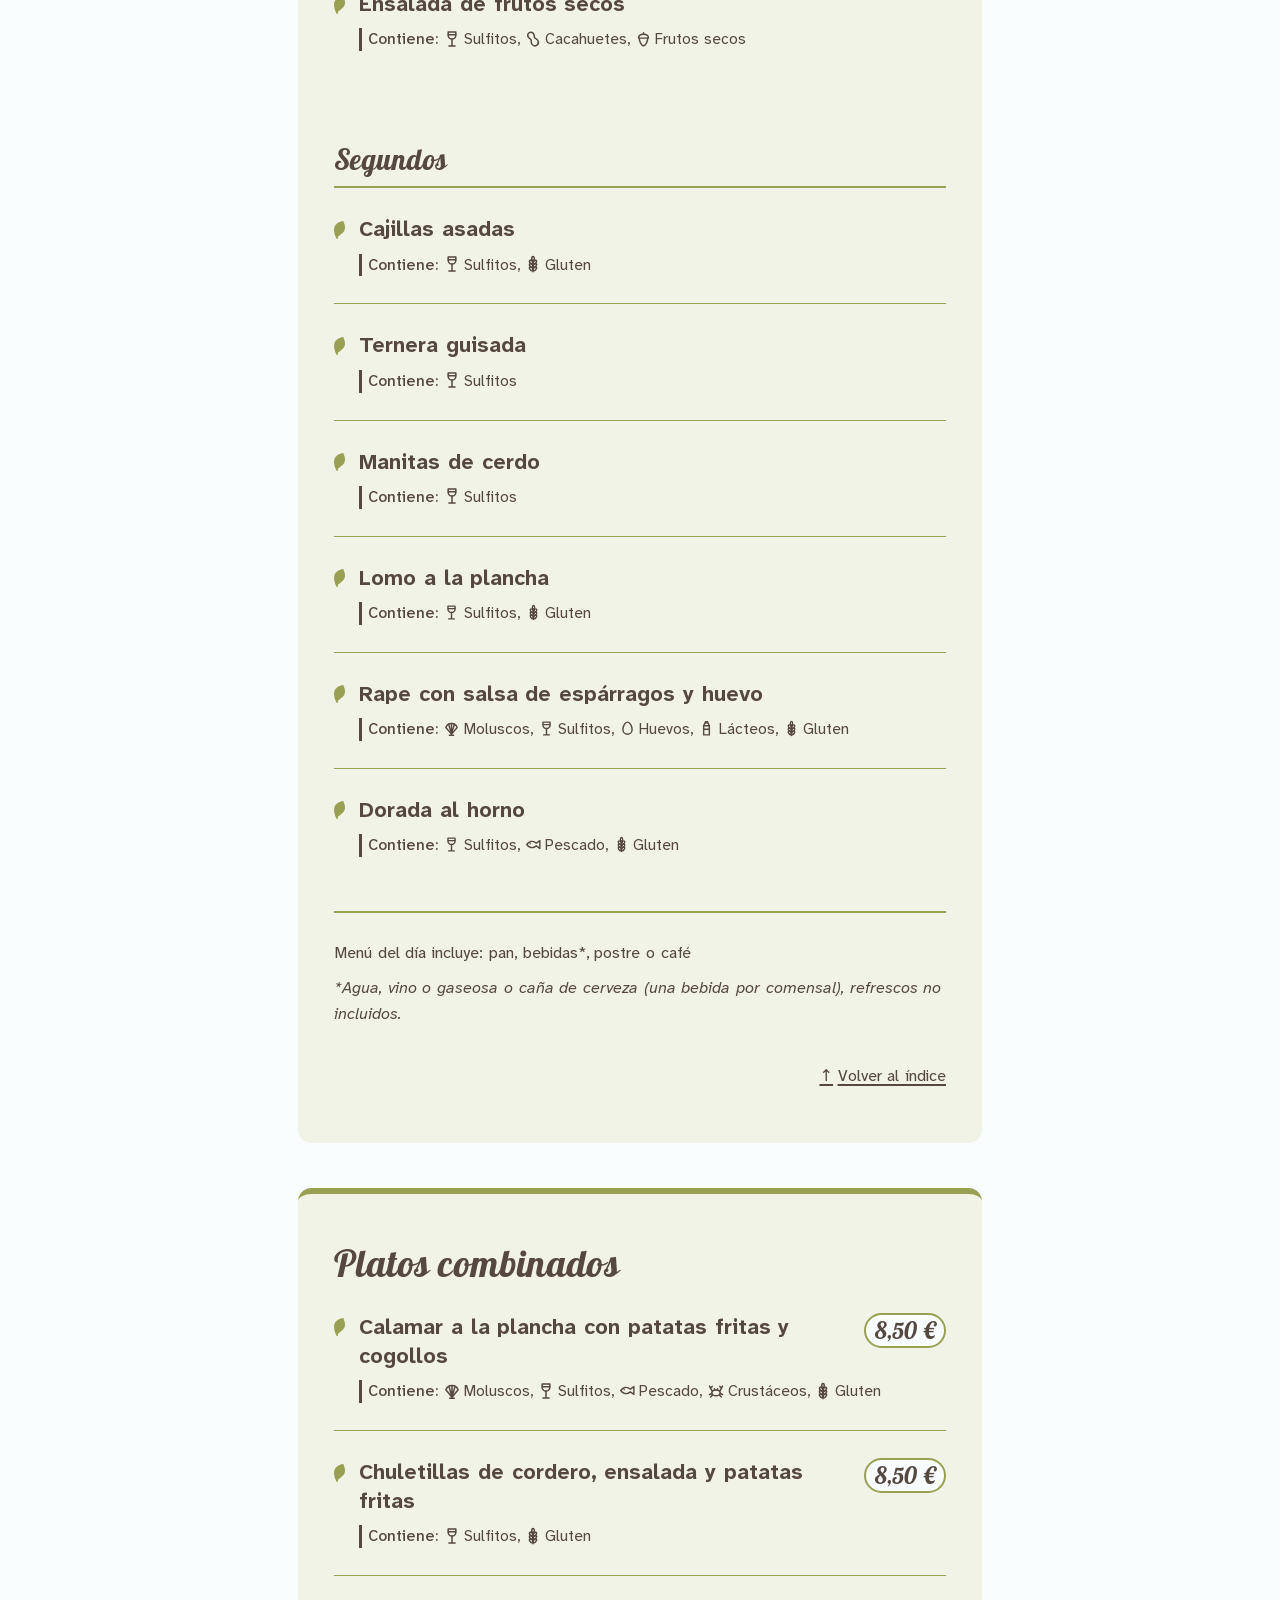
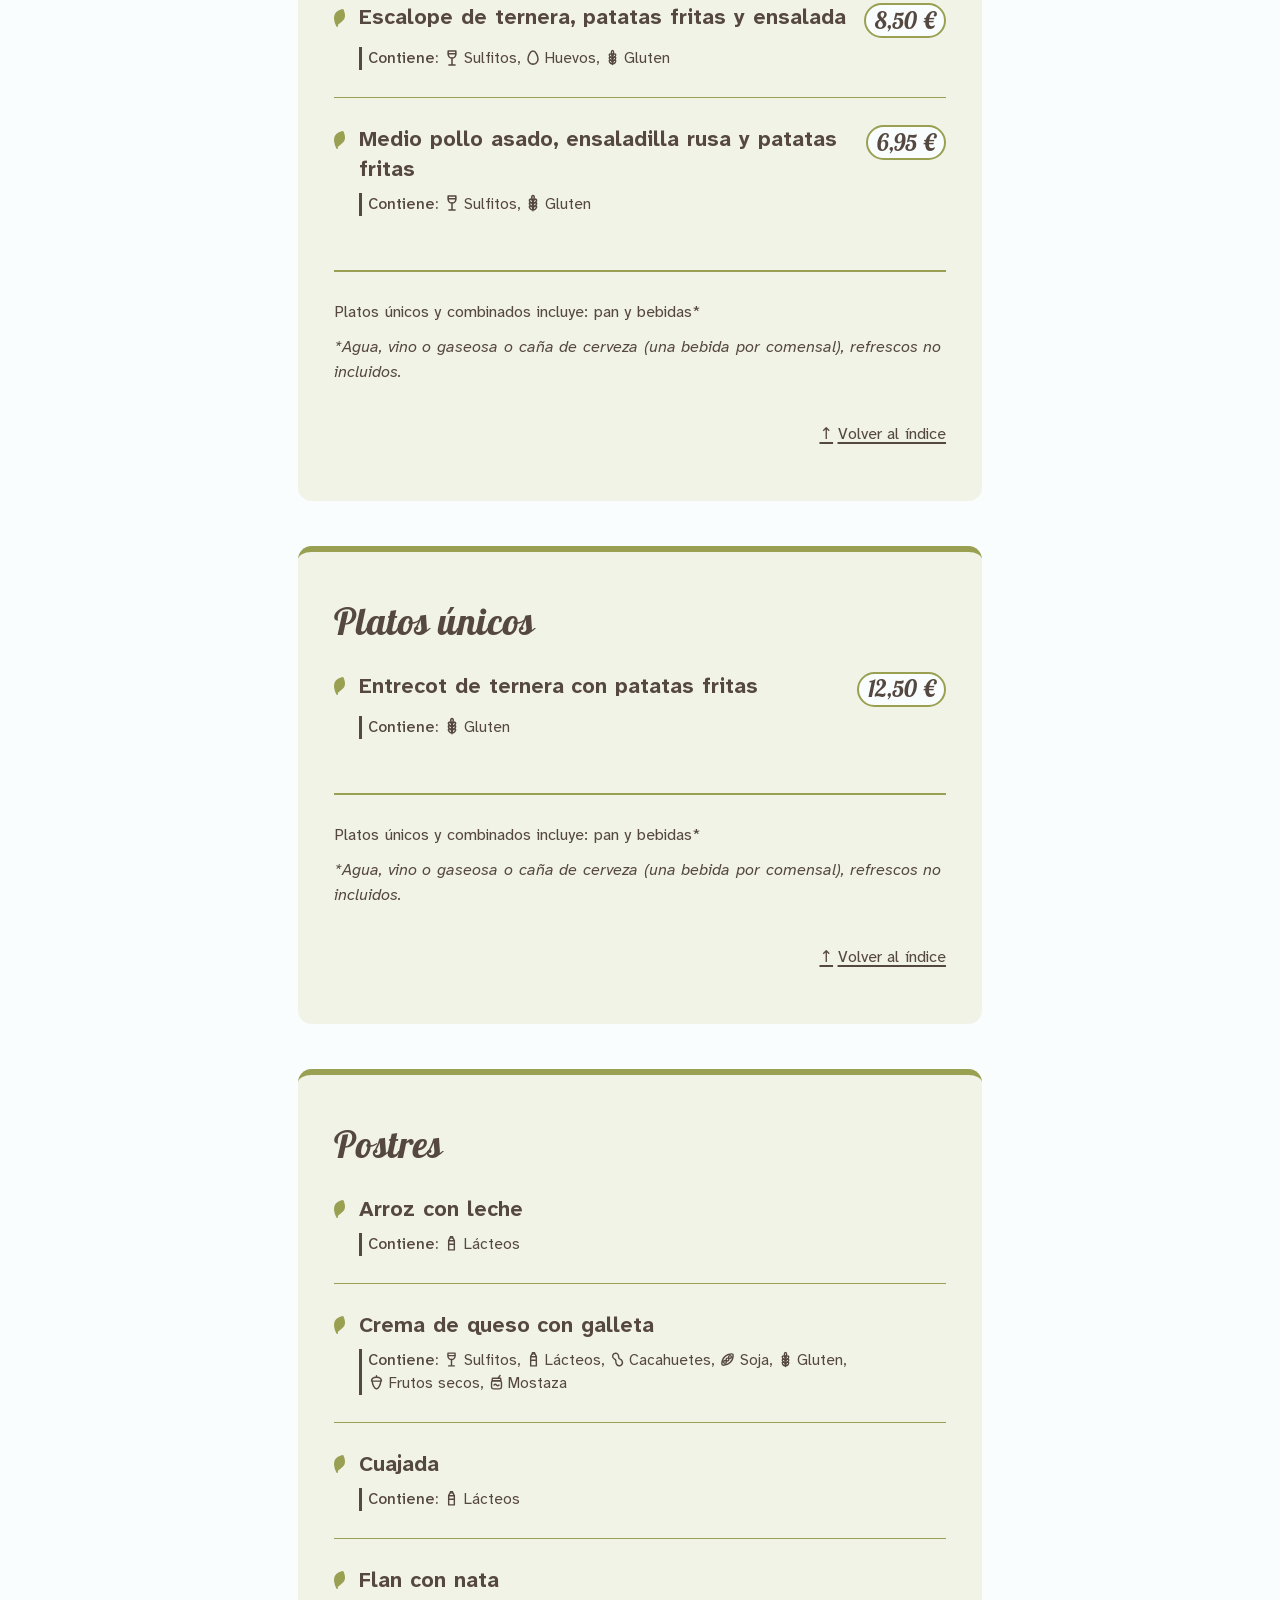
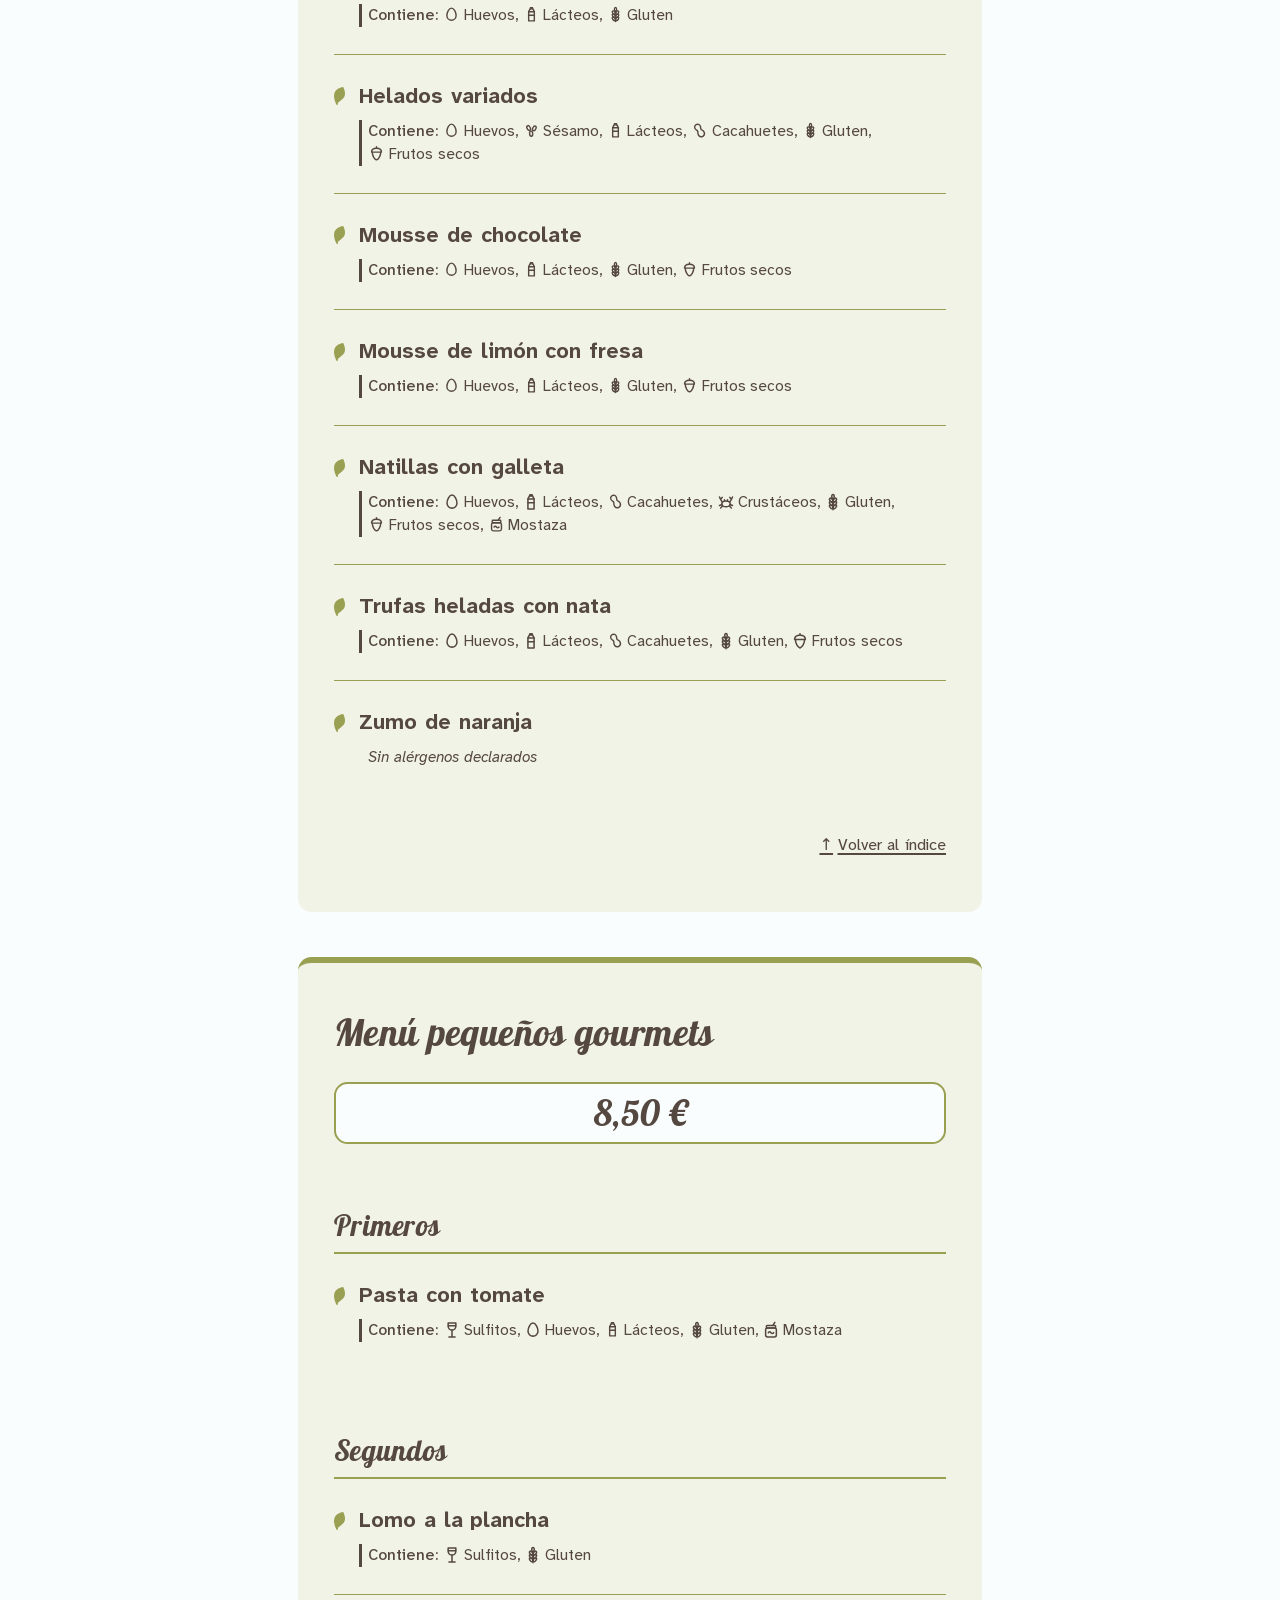
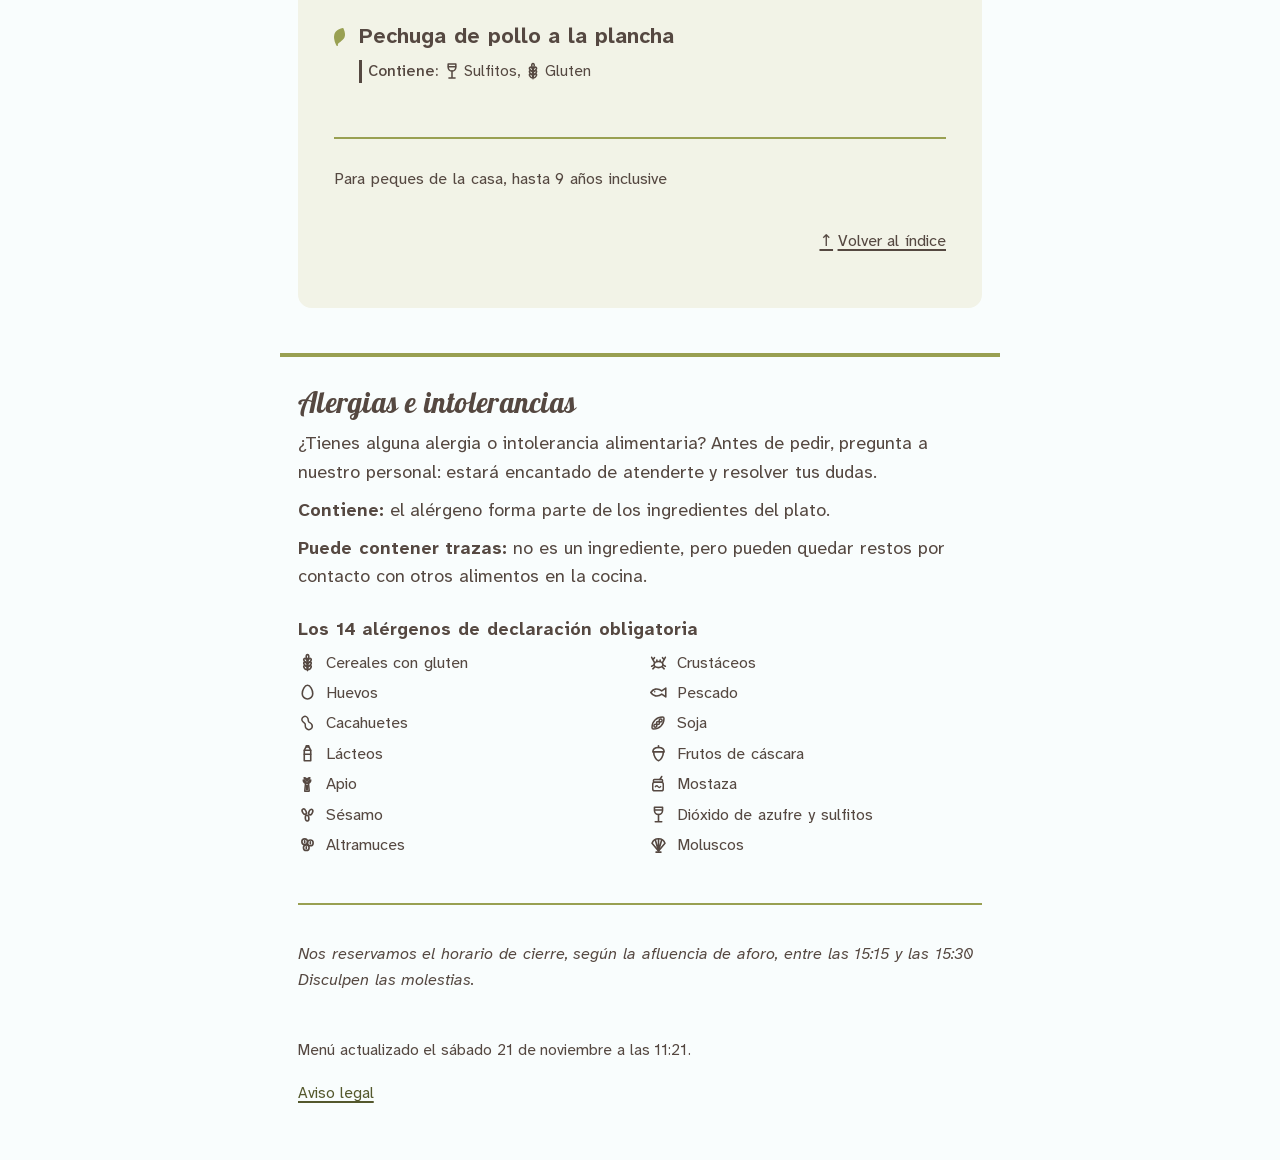
==== commit 9827e4f3: "chore: publicar 20261121-menu-cafeteria.json" ====
--- a/index.html
+++ b/index.html
@@ -6,14 +6,14 @@
   <meta http-equiv="Content-Security-Policy" content="default-src 'none'; style-src 'self'; img-src 'self'; font-src 'self'; manifest-src 'self'; base-uri 'none'; form-action 'none'">
   <meta name="referrer" content="no-referrer">
   <meta name="color-scheme" content="light dark">
-  <title>Menú del sábado 14 de noviembre · Bambú Cafetería &amp; Restaurante</title>
+  <title>Menú del sábado 21 de noviembre · Bambú Cafetería &amp; Restaurante</title>
 
 
   <meta name="description" content="Menú del día de Bambú, cafetería y restaurante de E.Leclerc Soria, con alérgenos de cada plato.">
   <meta property="og:type" content="website">
   <meta property="og:locale" content="es_ES">
   <meta property="og:site_name" content="Bambú Cafetería &amp; Restaurante">
-  <meta property="og:title" content="Menú del sábado 14 de noviembre">
+  <meta property="og:title" content="Menú del sábado 21 de noviembre">
   <meta property="og:description" content="Menú del día, platos combinados, platos únicos y menú infantil, con alérgenos de cada plato.">
 
 
@@ -40,7 +40,7 @@
   <h1 class="cabecera__marca">
 <svg xmlns="http://www.w3.org/2000/svg" viewBox="186.5 1462.2 4628 2075" class="logo" aria-hidden="true" focusable="false"><path class="logo__marca" fill="currentColor" d="M680.5,3072.5C542.1,3074.4 393,3045.3 284,2954.5C226.3,2906.4 172.5,2832.2 189.8,2752.6C196.6,2721.4 213.1,2693.3 232.6,2668.5C286.2,2600.4 364.6,2557.3 440.5,2519C567.7,2454.8 704.6,2412.4 841.5,2374.5C909.7,2355.7 959,2343.5 1028,2327.9C1053.6,2322.2 1079.3,2316.9 1105,2311.5C1110.2,2310.4 1115.5,2309.7 1120.8,2308.5C1123.2,2307.9 1125.6,2307.1 1128,2306.2C1128.8,2305.8 1130.9,2304.2 1130.5,2302.9C1128.4,2295.1 1119.2,2289.7 1113.5,2285.3C1087.7,2265.4 1077,2255.7 1048.5,2239.5C998.6,2211.3 944.1,2194.9 887.3,2188.5C851.7,2184.5 815.5,2190.3 780,2190.5C763.3,2190.6 746.6,2189.7 730,2188.7C706.1,2187.3 681.7,2185.1 659,2176.8C644.8,2171.6 628.6,2165.8 619.4,2152.8C616.8,2149 614.4,2144.9 612.9,2140.5C599.4,2100.9 643.4,2072.3 671.5,2055.5C681.1,2049.8 690.7,2044.2 700.7,2039.2C741.9,2018.7 743,2021.6 784.5,2001.8C799.6,1994.6 814.6,1987.2 829.2,1978.9C882.8,1948.4 940.9,1905.1 957.1,1841.9C962.2,1822.1 963,1808.7 961.5,1788.3C960.9,1780.1 956.9,1763.1 954,1755.5C947,1737.1 940,1723.5 928.5,1707.5C914,1687.4 897.4,1666.9 876.7,1652.7C821.6,1614.7 755,1609 690,1610.8C644,1612.1 591.7,1619.2 554,1648.5C525.4,1670.7 501.1,1699.2 485.4,1732C473.5,1756.8 471.9,1798.1 438.8,1805.3C434.8,1806.1 430.6,1806.4 426.5,1806.3C415.9,1805.8 405.4,1804.8 394.9,1803.3C375.3,1800.5 354.5,1796.7 338.2,1784.5C320.5,1771.4 324.6,1744.6 329.5,1726.5C332.9,1714.3 336.1,1702 340.2,1690.1C344.4,1678.2 349.5,1666.5 354.6,1655C380.7,1596.3 428,1543.4 485,1513.2C530.2,1489.2 578.3,1473.9 629,1466.8C801.7,1442.5 1002.7,1514.5 1083.6,1677.3C1093.4,1697.1 1101.2,1717.8 1106.7,1739.2C1127.6,1819.9 1109.6,1905.8 1060.4,1972.7C1039.8,2000.8 1012.4,2023.8 985.4,2045.4C981.8,2048.2 977.4,2049.9 973.8,2052.6C971.1,2054.7 965.8,2060.3 971.6,2062.7C981.7,2066.8 982,2064.8 992.5,2067.8C1016.3,2074.8 1040.1,2081.9 1063.7,2089.7C1123.8,2109.4 1179.9,2137 1232,2172.9C1263.1,2194.3 1290.5,2221.1 1315.3,2249.5C1321.7,2256.9 1327.6,2264.6 1334,2271.9C1335,2273 1336.1,2274.4 1337.5,2274.8C1339.7,2275.3 1342,2274.8 1344.2,2274.6C1352,2274 1359.8,2273.2 1367.5,2272.5C1390,2270.5 1412.5,2268.2 1435,2266.4C1519.3,2259.7 1603.9,2257.2 1688.5,2259.7C1805.9,2263.1 1924.3,2278.3 2036.4,2314.3C2067.5,2324.2 2092.7,2333.7 2122.2,2346.9C2134.8,2352.6 2147.2,2358.6 2159.5,2364.9C2173.6,2372.1 2179.1,2377.5 2194,2383C2198,2384.5 2202.2,2385.5 2206.5,2385.7C2217.2,2386.2 2220.8,2373.7 2220.7,2365.2C2220.4,2346.1 2216.9,2326.2 2224.1,2307.7C2234.7,2280.2 2272.2,2283.2 2295.5,2284.5C2314.4,2285.6 2329.6,2285.1 2344.8,2296.8C2362.1,2309.9 2352.6,2337.7 2349.4,2354.8C2333.7,2441.6 2321.8,2528.5 2315.4,2616.5C2309.6,2697.6 2304,2778.8 2298.9,2860C2294.7,2928.8 2296.3,2935.3 2293.8,3004.1C2293.5,3013 2293.2,3022.8 2286.7,3029.6C2280.4,3036.1 2271.2,3036.1 2262.9,3036.2C2247.4,3036.5 2232,3036.3 2216.5,3036.5C2202,3036.6 2186.1,3037.4 2171.4,3036.5C2163.2,3035.9 2151.5,3036.1 2145.6,3028.6C2132,3011.3 2137.1,2982.2 2135.4,2962.9C2134.9,2956.8 2132.2,2943.2 2122.9,2943.5C2119.2,2943.6 2114.8,2947.7 2112.5,2950.2C2103,2960.4 2090.3,2976.3 2079.8,2985.7C2057.5,3005.8 2028.9,3017.9 2000,3024.8C1958.8,3034.8 1916.6,3038.8 1874.2,3039C1840.7,3039.2 1807.1,3036.6 1775,3025.9C1679.2,2994.2 1614,2887.9 1626.8,2788.4C1631.9,2749.2 1649.9,2713.9 1674.3,2683.2C1714,2633.4 1770.4,2597.2 1831.1,2578.6C1839,2576.1 1847.1,2574.1 1855.1,2572.1C1876.6,2566.9 1908.5,2558.8 1928.3,2573.3C1954.6,2592.5 1944.8,2630.7 1928.9,2652.8C1888.2,2709.3 1811.9,2722.7 1772.8,2781.2C1767.3,2789.3 1762.1,2801.6 1760.8,2811.4C1754.6,2858.7 1804.5,2889.1 1845.6,2893.1C1910.1,2899.4 1975.8,2883.6 2033.1,2854.2C2066.5,2837.1 2098.3,2814.9 2122,2785.5C2159.5,2739.1 2173.9,2679.1 2179.6,2621C2182.4,2593.5 2180.3,2563.7 2168,2538.5C2154.6,2511.3 2131.4,2490.3 2105.5,2475.3C2028.6,2430.5 1940.6,2409.7 1853.4,2396.2C1774.9,2384 1695,2379.5 1615.5,2380.3C1557.2,2380.8 1521.1,2382.3 1463,2387C1447.5,2388.3 1432.1,2390.5 1416.7,2392C1414.6,2392.2 1411.1,2391.4 1409.1,2392.9C1407.9,2393.8 1408.1,2397 1408.5,2398.1C1410.1,2403.1 1412.1,2408 1413.8,2413C1429.5,2457.8 1430.6,2458.4 1441.9,2504.5C1457.1,2566.5 1456.6,2633.6 1436.7,2694.5C1404.7,2792.5 1327.9,2872.8 1242.3,2927.3C1205.7,2950.6 1179.9,2966.2 1140.3,2984.4C1070.1,3016.6 994.8,3035.9 919,3049.5C840.3,3063.6 760.5,3071.4 680.5,3072.5ZM3719.4,3044.9C3682.4,3044.7 3645.1,3040.8 3609.8,3029.4C3592.5,3023.8 3571.9,3015.4 3556.5,3005.7C3475.2,2954.4 3435.3,2862.2 3414.6,2772C3407.9,2742.8 3401.1,2713.1 3400.8,2683C3400.3,2616 3400.1,2549 3400.4,2482C3400.7,2415.3 3401.3,2348.7 3402.6,2282C3403.4,2233.4 3407.2,2158.5 3410.6,2110C3415.6,2037 3421.2,1963.9 3432.6,1891.5C3434.9,1876.5 3437.9,1861.6 3440.6,1846.7C3446.6,1814.7 3453.8,1764.4 3492.7,1755.6C3502.4,1753.4 3516.1,1754.4 3525,1754.7C3534.7,1755 3544.4,1754.6 3554,1755.8C3558.9,1756.4 3563.7,1758.2 3568.3,1760.2C3597.2,1772.7 3590.2,1809.8 3587.1,1834.2C3582.5,1869.4 3577.7,1904.6 3573.3,1939.8C3569,1975 3564.8,2010.2 3561.1,2045.5C3548.5,2163.7 3536.9,2281.9 3530,2400.5C3524.9,2487.3 3523.4,2574.4 3531,2661.1C3537.8,2738.1 3549.4,2832.8 3618.1,2881.5C3651.7,2905.3 3694.4,2910.6 3734.5,2906.6C3781.8,2902 3831.4,2888.4 3868,2856.4C3899,2829.2 3918.6,2791.8 3929,2752.2C3940.3,2709 3948.4,2665.9 3939.6,2621.3C3933.3,2589.8 3920.9,2559 3902.5,2532.6C3865.8,2479.7 3805.4,2444.8 3742.1,2435.6C3704.3,2430.1 3704.3,2431.9 3666,2429.5C3644.6,2428.2 3625.5,2427.8 3606.7,2417.1C3597.4,2411.9 3593.9,2401.2 3592.4,2391.3C3591,2382.5 3591.9,2369.4 3592.8,2360.5C3594.7,2341.4 3596.2,2317.8 3610.5,2303.1C3627.3,2285.8 3658.3,2289.9 3679.1,2291.3C3711.8,2293.6 3745.3,2302.1 3776.2,2311.9C3851.4,2335.5 3928.2,2370 3983,2428.5C4004,2451 4015.8,2466.4 4031.4,2492.9C4039.8,2507.3 4052.3,2535.2 4057.7,2550.9C4075.4,2602.4 4076.8,2659.5 4071.2,2713C4059.9,2821.1 4013.2,2936 3917.4,2995.6C3858.3,3032.4 3788.2,3045.2 3719.4,3044.9ZM4463,3044.5C4427.7,3044.9 4391.1,3042.8 4357.1,3032.1C4325.2,3021.9 4294.9,3008.6 4268.3,2988.1C4189.3,2927.2 4158.7,2821.7 4144.4,2727.3C4141.6,2708.7 4139.1,2690.1 4137.1,2671.5C4134.8,2650.9 4133.3,2630.2 4131.6,2609.5C4130.2,2592.9 4128.8,2576.4 4127.8,2559.8C4125.5,2520.9 4123.5,2471.4 4160,2446.8C4170.1,2439.9 4184.9,2439.4 4196.3,2439.1C4229.8,2438.2 4270.2,2458 4273,2495.2C4274.7,2518.2 4273.1,2535.6 4272.4,2558.5C4271.7,2579.2 4270.6,2599.8 4270.5,2620.5C4270.4,2639 4270.7,2657.5 4271.8,2676C4272.5,2687.9 4274.1,2699.8 4275.7,2711.6C4285,2778 4304.5,2850.8 4365.7,2887.8C4374,2892.8 4388.9,2898.9 4398.2,2901.4C4411,2904.7 4428.9,2907.2 4442.1,2907C4469.2,2906.5 4484.7,2904 4510.9,2897.4C4540.6,2889.9 4568,2874.8 4591.5,2855.4C4685.6,2778.1 4694.3,2642.4 4673.4,2531C4669.3,2509.3 4662.2,2484.5 4655,2463.7C4645.9,2437.4 4631.9,2401.2 4620.3,2376C4616.4,2367.7 4611.5,2359.8 4607.4,2351.7C4596.1,2329.4 4577.7,2292.8 4604.4,2273.6C4610.2,2269.4 4616.4,2265.7 4622.9,2262.6C4632.6,2258 4648.3,2254 4659,2253.4C4665.6,2253.1 4672.2,2253.2 4678.7,2254.3C4723.7,2262.4 4748.2,2310.8 4764.6,2348.1C4768.5,2357.2 4771.9,2366.4 4775.1,2375.8C4778.4,2385.1 4781.3,2394.5 4784.1,2404C4786.8,2413.4 4789.5,2423 4791.6,2432.6C4795.8,2451.9 4799.8,2471.3 4802.9,2490.9C4806,2510.3 4808.3,2529.9 4810.1,2549.5C4818.1,2638.6 4815.1,2728.5 4787.7,2814.4C4767.6,2877.1 4734.4,2937.5 4681.1,2977.8C4654.7,2997.7 4625.1,3012.9 4594,3024.1C4552.2,3039 4507.2,3044.1 4463,3044.5ZM2479.8,3038.4C2466.8,3038.6 2453.1,3041.1 2441,3034.8C2418.4,3023.1 2421,2990.7 2419.9,2969.8C2419.2,2956.6 2418.4,2943.3 2417.5,2930C2410.9,2830.6 2402.5,2731.2 2401.3,2631.5C2400.9,2593.9 2401.3,2556 2407.6,2518.8C2409.7,2506.1 2412.2,2492.2 2421.7,2482.6C2439.9,2464 2470.2,2475 2490.1,2483.9C2499.5,2488.1 2508.9,2492.6 2518.2,2497.3C2530.1,2503.3 2541.7,2509.9 2553.5,2516C2650.8,2566.3 2764.9,2619.5 2876,2584.3C2920.1,2570.3 2955.7,2537.6 2987.8,2505.7C3047.5,2446.5 3104.1,2378.4 3182.7,2343.5C3214.9,2329.2 3249.9,2324.7 3284.8,2323.3C3301.1,2322.7 3320.2,2324.1 3332.2,2336.8C3343.9,2349.2 3343.8,2367.9 3342.7,2383.6C3339,2434.1 3338.6,2433.8 3333.1,2484.3C3329.5,2517.9 3325.3,2551.3 3322.4,2584.9C3317,2647.6 3308.3,2796.7 3303.6,2859.2C3300.1,2905.7 3295.7,2943.8 3288.9,2990C3286.8,3003.5 3284.9,3023.6 3271.2,3031.9C3267.4,3034.2 3263,3035.4 3258.7,3036.3C3245.6,3039.2 3234.4,3039.2 3221.1,3038.8C3208.4,3038.4 3195.7,3037.4 3183,3037.1C3164.8,3036.8 3135.4,3043.4 3123.5,3024.1C3117.6,3014.5 3118.1,3002.5 3118.9,2991.8C3120.4,2972.8 3121.8,2953.8 3123.8,2934.9C3125.9,2915.9 3128.3,2896.9 3131.1,2878C3142.9,2797.5 3161.6,2718.1 3176.7,2638.2C3182.3,2608.8 3182.1,2601.3 3183.8,2571.5C3184.1,2566.4 3187.8,2546.8 3178.9,2543.6C3168.1,2539.7 3158.2,2561.2 3154.5,2565.5C3144.8,2577 3134.5,2588.1 3124.3,2599.1C3063.3,2665.1 2990.2,2730.8 2898.6,2747.1C2805.6,2763.7 2713.4,2727.1 2631.4,2687.5C2604,2674.3 2578.9,2655.6 2553.2,2639.7C2545.4,2634.9 2531.1,2628.3 2522.8,2635.6C2517.6,2640.1 2514.7,2651.8 2513.7,2655.8C2509.6,2673.2 2511.4,2692 2513,2709.5C2522,2805.9 2522.8,2818.6 2535.6,2914.5C2537.7,2930.5 2540.3,2946.5 2542.9,2962.4C2544.6,2972.7 2547.2,2982.8 2548.4,2993.1C2549.2,3000.5 2549.4,3008 2549.1,3015.5C2547.6,3047.2 2496.9,3038.1 2479.8,3038.4ZM673.5,2892.4C795.1,2890.4 917,2867.2 1029.5,2820.5C1096.7,2792.6 1162.4,2759.6 1211.2,2704.3C1243.5,2667.7 1268,2620.3 1271.5,2571C1273.7,2538.9 1268.2,2507.1 1258.8,2476.5C1253.5,2459 1246.5,2445.3 1238,2429.2C1235.5,2424.4 1232,2417 1225.3,2417C1218.4,2417 1212.1,2419.2 1205.4,2420.4C1187.2,2423.7 1168.9,2426.3 1150.8,2430C1107.3,2438.8 1064,2448.1 1020.8,2457.6C945.6,2474.2 871.7,2496.2 798.2,2518.9C685.3,2553.7 571.7,2592.4 468,2650.1C444.7,2663.1 429.2,2673.1 408.2,2689.6C395.9,2699.3 383.5,2711.4 373.7,2723.6C367.6,2731.2 360.3,2743.6 357.7,2753C344.6,2800.7 391.9,2835.3 429,2852.9C475.7,2874.9 527.1,2883.4 578,2888C610.4,2890.9 641,2892.9 673.5,2892.4Z"/><path class="logo__decor" fill="#99A052" d="M4427.3,3309.1L4427.3,3331.4L4316.7,3331.4L4316.7,3407.9L4426.2,3407.9L4426.2,3429.4L4316.7,3429.4L4316.7,3511.7L4428,3511.7L4428,3534.1L4297.6,3534.1L4297.6,3309.1L4427.3,3309.1ZM4264.9,3309.1L4264.9,3331.4L4201.9,3331.4L4201.9,3534.1L4182.5,3534.1L4182.5,3331.4L4119.5,3331.4L4119.5,3309.1L4264.9,3309.1ZM3927.9,3306.2L4068.1,3483.8L4068.1,3309.1L4087,3309.1L4087,3537L4083.7,3537L3943.4,3359.1L3943.4,3534.1L3924.8,3534.1L3924.8,3306.2L3927.9,3306.2ZM3805.9,3306.2L3895.8,3534.1L3874.5,3534.1L3848.2,3466.1L3759.2,3466.1L3732.9,3534.1L3712.4,3534.1L3802.1,3306.2L3805.9,3306.2ZM3765.8,3448.8L3841.5,3448.8L3803.9,3350.9L3765.8,3448.8ZM3624.1,3309.1C3633.3,3309.1 3641.2,3310.9 3648,3314.4C3654.7,3317.9 3660.3,3322.6 3664.7,3328.4C3669.1,3334.2 3672.3,3340.9 3674.5,3348.5C3676.6,3356.2 3677.7,3364.1 3677.7,3372.3C3677.7,3379 3677,3385.5 3675.6,3391.7C3674.2,3398 3672.1,3403.8 3669.2,3409.2C3666.4,3414.6 3662.8,3419.3 3658.3,3423.3C3653.9,3427.4 3648.7,3430.4 3642.8,3432.6L3699.7,3534.1L3677.7,3534.1L3623.2,3435.6L3566.6,3435.6L3566.6,3534.1L3547.5,3534.1L3547.5,3309.1L3624.1,3309.1ZM3566.6,3417.6L3621.4,3417.6C3627.9,3417.6 3633.5,3416.4 3638.2,3414.1C3642.9,3411.7 3646.7,3408.6 3649.7,3404.5C3652.6,3400.5 3654.8,3395.9 3656.2,3390.8C3657.6,3385.8 3658.3,3380.4 3658.3,3374.7C3658.3,3369 3657.6,3363.6 3656.2,3358.4C3654.8,3353.2 3652.6,3348.6 3649.7,3344.5C3646.7,3340.5 3642.9,3337.3 3638.2,3335C3633.5,3332.6 3627.9,3331.4 3621.4,3331.4L3566.6,3331.4L3566.6,3417.6ZM3374.1,3309.1L3374.1,3444.7C3374.1,3455.6 3375,3465.4 3376.9,3474.1C3378.7,3482.7 3381.9,3490.1 3386.2,3496.1C3390.6,3502.2 3396.3,3506.8 3403.3,3509.9C3410.2,3513.1 3418.8,3514.7 3429.1,3514.7C3448.4,3514.7 3462.4,3508.9 3471.2,3497.4C3479.9,3486 3484.3,3468.4 3484.3,3444.7L3484.3,3309.1L3503.2,3309.1L3503.2,3444.1C3503.2,3475.8 3496.8,3499.3 3484.1,3514.4C3471.3,3529.4 3452.9,3537 3428.9,3537C3403.5,3537 3384.8,3529.1 3372.8,3513.2C3360.8,3497.3 3354.7,3474.4 3354.7,3444.4L3354.7,3309.1L3374.1,3309.1ZM3244.1,3306.2L3334.1,3534.1L3312.7,3534.1L3286.4,3466.1L3197.4,3466.1L3171.1,3534.1L3150.6,3534.1L3240.3,3306.2L3244.1,3306.2ZM3204.1,3448.8L3279.7,3448.8L3242.1,3350.9L3204.1,3448.8ZM3147.3,3309.1L3147.3,3331.4L3084.3,3331.4L3084.3,3534.1L3064.9,3534.1L3064.9,3331.4L3002,3331.4L3002,3309.1L3147.3,3309.1ZM2966.1,3347.6C2955.7,3341.3 2945.1,3336.4 2934.2,3332.9C2923.3,3329.4 2912.3,3327.6 2901.1,3327.6C2893.9,3327.6 2887.2,3328.5 2881.2,3330.1C2875.2,3331.8 2870.1,3334.3 2865.9,3337.8C2861.6,3341.2 2858.4,3345.5 2856.1,3350.6C2853.8,3355.7 2852.6,3361.6 2852.6,3368.5C2852.6,3378.1 2855,3385.4 2859.7,3390.4C2864.5,3395.4 2871.9,3399.8 2882,3403.5C2886.2,3405.1 2890.8,3406.6 2896,3408.1C2901.2,3409.5 2906.5,3411.1 2911.8,3412.6C2917.2,3414.2 2922.4,3415.8 2927.6,3417.3C2932.8,3418.9 2937.5,3420.4 2941.7,3422C2954,3426.9 2963.1,3433.4 2968.9,3441.4C2974.8,3449.5 2977.7,3460.2 2977.7,3473.8C2977.7,3493.6 2971.7,3509.1 2959.8,3520.2C2947.8,3531.4 2930.5,3537 2907.8,3537C2902.8,3537 2897.1,3536.7 2890.7,3536C2884.3,3535.3 2877.7,3534.2 2870.9,3532.6C2864,3531 2857.2,3528.9 2850.5,3526.3C2843.8,3523.6 2837.5,3520.2 2831.7,3516.1L2836.1,3495.5C2841.8,3499.1 2847.8,3502.1 2854.2,3504.7C2860.6,3507.2 2866.9,3509.3 2873.3,3511C2879.7,3512.6 2885.9,3513.8 2891.9,3514.5C2897.9,3515.2 2903.4,3515.5 2908.5,3515.5C2925.2,3515.5 2937.7,3511.8 2945.9,3504.4C2954,3496.9 2958.1,3486.4 2958.1,3472.9C2958.1,3464.1 2956.1,3456.9 2952.1,3451.3C2948.1,3445.7 2941,3441.1 2930.7,3437.6C2927.3,3436.4 2923.2,3435.2 2918.4,3433.8C2913.6,3432.4 2908.5,3431 2903.1,3429.5C2897.8,3428.1 2892.5,3426.5 2887.2,3425C2882,3423.4 2877.2,3421.8 2873.1,3420.3C2867.2,3417.9 2861.7,3415.2 2856.8,3412.2C2851.9,3409.1 2847.8,3405.5 2844.4,3401.1C2841,3396.8 2838.3,3391.8 2836.4,3386.2C2834.4,3380.5 2833.5,3373.9 2833.5,3366.4C2833.5,3356.4 2835.1,3347.7 2838.5,3340.3C2841.8,3332.8 2846.5,3326.6 2852.6,3321.4C2858.7,3316.4 2866,3312.5 2874.5,3310C2883.1,3307.4 2892.5,3306.2 2902.9,3306.2C2927.6,3306.2 2950.1,3313 2970.6,3326.8L2966.1,3347.6ZM2796.8,3309.1L2796.8,3331.4L2686.1,3331.4L2686.1,3407.9L2795.6,3407.9L2795.6,3429.4L2686.1,3429.4L2686.1,3511.7L2797.4,3511.7L2797.4,3534.1L2667,3534.1L2667,3309.1L2796.8,3309.1ZM2561,3309.1C2570.2,3309.1 2578.2,3310.9 2585,3314.4C2591.7,3317.9 2597.3,3322.6 2601.7,3328.4C2606,3334.2 2609.3,3340.9 2611.5,3348.5C2613.6,3356.2 2614.7,3364.1 2614.7,3372.3C2614.7,3379 2614,3385.5 2612.6,3391.7C2611.2,3398 2609.1,3403.8 2606.2,3409.2C2603.4,3414.6 2599.8,3419.3 2595.3,3423.3C2590.9,3427.4 2585.7,3430.4 2579.7,3432.6L2636.7,3534.1L2614.7,3534.1L2560.2,3435.6L2503.6,3435.6L2503.6,3534.1L2484.5,3534.1L2484.5,3309.1L2561,3309.1ZM2503.6,3417.6L2558.4,3417.6C2564.9,3417.6 2570.5,3416.4 2575.2,3414.1C2579.8,3411.7 2583.7,3408.6 2586.6,3404.5C2589.6,3400.5 2591.8,3395.9 2593.2,3390.8C2594.6,3385.8 2595.3,3380.4 2595.3,3374.7C2595.3,3369 2594.6,3363.6 2593.2,3358.4C2591.8,3353.2 2589.6,3348.6 2586.6,3344.5C2583.7,3340.5 2579.8,3337.3 2575.2,3335C2570.5,3332.6 2564.9,3331.4 2558.4,3331.4L2503.6,3331.4L2503.6,3417.6ZM2306.9,3426.5L2306.9,3446.2C2311,3445.9 2315.9,3445.6 2319.6,3448.1C2325.9,3452.3 2326,3465 2318.5,3468.2C2310.1,3471.9 2304.4,3461.4 2299.9,3457C2290.7,3447.9 2279.6,3442.2 2267.9,3450.9C2255.4,3460.2 2256.2,3489.1 2270.6,3496.4C2276.6,3499.4 2281.4,3499.7 2287.9,3498.3L2287.9,3480.7C2283.4,3479.6 2281.1,3477.8 2279.8,3473.2C2279.5,3471.9 2281.1,3468.6 2283.2,3469.3C2296.2,3474.1 2300.4,3488.2 2296.4,3500.6C2290.8,3517.9 2261.6,3519 2250.3,3507.6C2229.2,3486.3 2228.3,3449.6 2249.3,3427.8C2258.6,3418.1 2272.3,3413.2 2284.9,3409.8C2284.9,3409.8 2285,3395.9 2284.9,3393.1C2273.9,3389.4 2263.1,3386 2257,3375.4C2250.4,3363.9 2250.2,3349.7 2255.6,3337.8C2258.6,3331.1 2266.8,3325.1 2274.4,3326.4C2285.5,3328.3 2290.8,3338.4 2296.6,3346.8L2310.6,3336C2303.5,3325.7 2296.5,3313 2284.2,3307.8C2257.8,3296.8 2239.3,3326.9 2235.6,3348.9C2234.3,3356.7 2236,3370.5 2238.6,3377.9C2241.1,3385.3 2248.9,3392.2 2246.3,3400.9C2242.4,3414.6 2230.3,3423.6 2224.6,3436.4C2211.6,3465.6 2219.3,3502.8 2241.7,3525.3C2258.9,3542.5 2290.5,3536.5 2305,3518.6C2308.9,3513.7 2317.6,3496.9 2319.5,3494.2C2326.7,3483.8 2337.3,3476.6 2339.9,3463.5C2342.3,3450.9 2338.4,3434 2326,3427.7C2319.7,3424.6 2313.4,3425.4 2306.9,3426.5ZM2023.1,3306.2L2113,3534.1L2091.6,3534.1L2065.4,3466.1L1976.3,3466.1L1950.1,3534.1L1929.6,3534.1L2019.3,3306.2L2023.1,3306.2ZM1983,3448.8L2058.7,3448.8L2021.1,3350.9L1983,3448.8ZM1890.2,3309.1L1890.2,3534.1L1871.1,3534.1L1871.1,3309.1L1890.2,3309.1ZM1930.8,3245L1878.8,3291.8L1864.6,3291.8L1902.4,3245L1930.8,3245ZM1765.1,3309.1C1774.3,3309.1 1782.3,3310.9 1789,3314.4C1795.8,3317.9 1801.4,3322.6 1805.7,3328.4C1810.1,3334.2 1813.4,3340.9 1815.5,3348.5C1817.7,3356.2 1818.8,3364.1 1818.8,3372.3C1818.8,3379 1818,3385.5 1816.6,3391.7C1815.2,3398 1813.1,3403.8 1810.3,3409.2C1807.5,3414.6 1803.8,3419.3 1799.4,3423.3C1794.9,3427.4 1789.8,3430.4 1783.8,3432.6L1840.8,3534.1L1818.8,3534.1L1764.2,3435.6L1707.7,3435.6L1707.7,3534.1L1688.5,3534.1L1688.5,3309.1L1765.1,3309.1ZM1707.7,3417.6L1762.4,3417.6C1769,3417.6 1774.6,3416.4 1779.2,3414.1C1783.9,3411.7 1787.7,3408.6 1790.7,3404.5C1793.7,3400.5 1795.9,3395.9 1797.3,3390.8C1798.7,3385.8 1799.4,3380.4 1799.4,3374.7C1799.4,3369 1798.7,3363.6 1797.3,3358.4C1795.9,3353.2 1793.7,3348.6 1790.7,3344.5C1787.7,3340.5 1783.9,3337.3 1779.2,3335C1774.6,3332.6 1769,3331.4 1762.4,3331.4L1707.7,3331.4L1707.7,3417.6ZM1645.8,3309.1L1645.8,3331.4L1535.2,3331.4L1535.2,3407.9L1644.7,3407.9L1644.7,3429.4L1535.2,3429.4L1535.2,3511.7L1646.5,3511.7L1646.5,3534.1L1516,3534.1L1516,3309.1L1645.8,3309.1ZM1483.3,3309.1L1483.3,3331.4L1420.3,3331.4L1420.3,3534.1L1401,3534.1L1401,3331.4L1338,3331.4L1338,3309.1L1483.3,3309.1ZM1309.3,3309.1L1309.3,3331.4L1198.7,3331.4L1198.7,3407.9L1308.2,3407.9L1308.2,3429.4L1198.7,3429.4L1198.7,3511.7L1310,3511.7L1310,3534.1L1179.5,3534.1L1179.5,3309.1L1309.3,3309.1ZM1141.2,3309.1L1141.2,3331.4L1035.7,3331.4L1035.7,3415L1140.1,3415L1140.1,3436.1L1035.7,3436.1L1035.7,3534.1L1016.6,3534.1L1016.6,3309.1L1141.2,3309.1ZM897.7,3306.2L987.7,3534.1L966.3,3534.1L940,3466.1L851,3466.1L824.7,3534.1L804.3,3534.1L894,3306.2L897.7,3306.2ZM857.7,3448.8L933.4,3448.8L895.7,3350.9L857.7,3448.8ZM772.4,3356.4C763.4,3348.2 753.7,3341.5 743.4,3336.3C733.1,3331.1 721.6,3328.5 709,3328.5C698.3,3328.5 688.4,3330.6 679.3,3334.7C670.2,3338.8 662.2,3344.8 655.4,3352.6C648.5,3360.5 643.2,3370.1 639.3,3381.6C635.5,3393.1 633.5,3406.1 633.5,3420.6C633.5,3435.3 635.5,3448.4 639.3,3460.1C643.2,3471.8 648.5,3481.6 655.4,3489.7C662.2,3497.7 670.2,3503.9 679.4,3508.2C688.6,3512.5 698.5,3514.7 709,3514.7C715.2,3514.7 721.4,3513.9 727.6,3512.3C733.7,3510.7 739.6,3508.3 745.1,3505.1C750.5,3501.9 755.6,3497.8 760.1,3492.9C764.6,3488 768.4,3482.2 771.3,3475.5L785.8,3489.7C781.9,3497.7 777.3,3504.7 771.8,3510.7C766.3,3516.7 760.2,3521.6 753.5,3525.5C746.8,3529.4 739.8,3532.3 732.3,3534.2C724.8,3536.1 717.2,3537 709.4,3537C695.8,3537 683.1,3534.2 671.5,3528.6C659.8,3523 649.8,3515.1 641.3,3504.9C632.9,3494.8 626.2,3482.4 621.4,3468C616.6,3453.6 614.2,3437.6 614.2,3420C614.2,3402.3 616.6,3386.5 621.4,3372.5C626.2,3358.5 632.9,3346.6 641.4,3336.8C650,3326.9 660.1,3319.4 671.8,3314.1C683.6,3308.8 696.3,3306.2 710.1,3306.2C725.4,3306.2 739.2,3309.1 751.5,3314.8C763.8,3320.6 774.7,3328.2 784,3337.6L772.4,3356.4ZM4403.7,2321C4393.7,2321 4389.1,2316.6 4382.1,2309.7C4368.9,2296.8 4362.1,2281.7 4354,2265.2C4321.7,2199.5 4297.9,2126.4 4289.5,2053.5C4286.9,2031.2 4284,2008 4284,1985.5C4284,1975.5 4286.5,1952.2 4287.5,1942C4291.3,1905.5 4299.8,1870.6 4314.8,1837C4355.7,1745.2 4442.4,1690.2 4535.5,1662.5C4560,1655.2 4587,1647.5 4612.6,1646C4621.6,1645.5 4623.3,1652 4627.6,1659.3C4633.9,1670 4638.9,1681.2 4644,1692.5C4667.8,1745.7 4686.1,1804.2 4688,1862.7C4688.9,1890.7 4688.8,1910.9 4685.6,1937.6C4676.9,2010 4629.9,2073.7 4575.7,2119.3C4559.3,2133.1 4542.1,2146.2 4524.5,2158.5C4499.2,2176.2 4472.7,2192.7 4450.9,2214.8C4438.7,2227.3 4426.2,2243.2 4425.3,2261.5C4424.3,2279.1 4439.7,2310.6 4415.2,2318.9C4411.5,2320.2 4407.6,2321 4403.7,2321Z"/></svg>    <span class="visualmente-oculto">Bambú Cafetería &amp; Restaurante</span>
   </h1>
-  <p class="cabecera__fecha">Menú del <time datetime="2026-11-14">sábado 14 de noviembre</time></p>
+  <p class="cabecera__fecha">Menú del <time datetime="2026-11-21">sábado 21 de noviembre</time></p>
 
   <p class="cabecera__horario">
     <strong class="cabecera__horario-etiqueta">Horario de comidas:</strong>
@@ -81,31 +81,32 @@
 </li>
 
         <li class="plato">
-  <div class="plato__cabecera"><h4 class="plato__nombre">Pasta napolitana</h4></div>
-  <p class="alergenos alergenos--contiene"><span class="alergenos__etiqueta">Contiene:</span> <span class="alergeno alergeno--sulphites">Sulfitos</span>, <span class="alergeno alergeno--eggs">Huevos</span>, <span class="alergeno alergeno--gluten">Gluten</span>, <span class="alergeno alergeno--mustard">Mostaza</span></p>
-
-</li>
-
-        <li class="plato">
-  <div class="plato__cabecera"><h4 class="plato__nombre">Menestra de verduras con jamón</h4></div>
-  <p class="alergenos alergenos--ninguno">Sin alérgenos declarados</p>
-</li>
-
-        <li class="plato">
-  <div class="plato__cabecera"><h4 class="plato__nombre">Alubias blancas con bacalao</h4></div>
-  <p class="alergenos alergenos--contiene"><span class="alergenos__etiqueta">Contiene:</span> <span class="alergeno alergeno--molluscs">Moluscos</span>, <span class="alergeno alergeno--fish">Pescado</span>, <span class="alergeno alergeno--crustaceans">Crustáceos</span>, <span class="alergeno alergeno--gluten">Gluten</span></p>
-
-</li>
-
-        <li class="plato">
-  <div class="plato__cabecera"><h4 class="plato__nombre">Migas pastoriles</h4></div>
-  <p class="alergenos alergenos--contiene"><span class="alergenos__etiqueta">Contiene:</span> <span class="alergeno alergeno--sulphites">Sulfitos</span>, <span class="alergeno alergeno--eggs">Huevos</span>, <span class="alergeno alergeno--gluten">Gluten</span></p>
-
-</li>
-
-        <li class="plato">
-  <div class="plato__cabecera"><h4 class="plato__nombre">Ensaladilla rusa</h4></div>
-  <p class="alergenos alergenos--contiene"><span class="alergenos__etiqueta">Contiene:</span> <span class="alergeno alergeno--sulphites">Sulfitos</span>, <span class="alergeno alergeno--eggs">Huevos</span>, <span class="alergeno alergeno--fish">Pescado</span>, <span class="alergeno alergeno--gluten">Gluten</span></p>
+  <div class="plato__cabecera"><h4 class="plato__nombre">Pasta con salmón y calabacín</h4></div>
+  <p class="alergenos alergenos--contiene"><span class="alergenos__etiqueta">Contiene:</span> <span class="alergeno alergeno--molluscs">Moluscos</span>, <span class="alergeno alergeno--eggs">Huevos</span>, <span class="alergeno alergeno--milk">Lácteos</span>, <span class="alergeno alergeno--fish">Pescado</span>, <span class="alergeno alergeno--crustaceans">Crustáceos</span>, <span class="alergeno alergeno--gluten">Gluten</span>, <span class="alergeno alergeno--mustard">Mostaza</span></p>
+
+</li>
+
+        <li class="plato">
+  <div class="plato__cabecera"><h4 class="plato__nombre">Cardo con piñones</h4></div>
+  <p class="alergenos alergenos--contiene"><span class="alergenos__etiqueta">Contiene:</span> <span class="alergeno alergeno--milk">Lácteos</span>, <span class="alergeno alergeno--nuts">Frutos secos</span></p>
+
+</li>
+
+        <li class="plato">
+  <div class="plato__cabecera"><h4 class="plato__nombre">Garbanzos con almejas y bacalao</h4></div>
+  <p class="alergenos alergenos--contiene"><span class="alergenos__etiqueta">Contiene:</span> <span class="alergeno alergeno--molluscs">Moluscos</span>, <span class="alergeno alergeno--fish">Pescado</span>, <span class="alergeno alergeno--crustaceans">Crustáceos</span></p>
+
+</li>
+
+        <li class="plato">
+  <div class="plato__cabecera"><h4 class="plato__nombre">Crema de verduras</h4></div>
+  <p class="alergenos alergenos--contiene"><span class="alergenos__etiqueta">Contiene:</span> <span class="alergeno alergeno--milk">Lácteos</span></p>
+
+</li>
+
+        <li class="plato">
+  <div class="plato__cabecera"><h4 class="plato__nombre">Ensalada de frutos secos</h4></div>
+  <p class="alergenos alergenos--contiene"><span class="alergenos__etiqueta">Contiene:</span> <span class="alergeno alergeno--sulphites">Sulfitos</span>, <span class="alergeno alergeno--peanuts">Cacahuetes</span>, <span class="alergeno alergeno--nuts">Frutos secos</span></p>
 
 </li>
 
@@ -119,32 +120,32 @@
 </li>
 
         <li class="plato">
-  <div class="plato__cabecera"><h4 class="plato__nombre">Solomillo a la pimienta</h4></div>
-  <p class="alergenos alergenos--contiene"><span class="alergenos__etiqueta">Contiene:</span> <span class="alergeno alergeno--milk">Lácteos</span></p>
-
-</li>
-
-        <li class="plato">
-  <div class="plato__cabecera"><h4 class="plato__nombre">Estofado de toro</h4></div>
+  <div class="plato__cabecera"><h4 class="plato__nombre">Ternera guisada</h4></div>
   <p class="alergenos alergenos--contiene"><span class="alergenos__etiqueta">Contiene:</span> <span class="alergeno alergeno--sulphites">Sulfitos</span></p>
 
 </li>
 
         <li class="plato">
-  <div class="plato__cabecera"><h4 class="plato__nombre">Pechuga de pollo a la plancha</h4></div>
-  <p class="alergenos alergenos--contiene"><span class="alergenos__etiqueta">Contiene:</span> <span class="alergeno alergeno--sulphites">Sulfitos</span>, <span class="alergeno alergeno--gluten">Gluten</span></p>
+  <div class="plato__cabecera"><h4 class="plato__nombre">Manitas de cerdo</h4></div>
+  <p class="alergenos alergenos--contiene"><span class="alergenos__etiqueta">Contiene:</span> <span class="alergeno alergeno--sulphites">Sulfitos</span></p>
+
+</li>
+
+        <li class="plato">
+  <div class="plato__cabecera"><h4 class="plato__nombre">Lomo a la plancha</h4></div>
+  <p class="alergenos alergenos--contiene"><span class="alergenos__etiqueta">Contiene:</span> <span class="alergeno alergeno--sulphites">Sulfitos</span>, <span class="alergeno alergeno--gluten">Gluten</span></p>
+
+</li>
+
+        <li class="plato">
+  <div class="plato__cabecera"><h4 class="plato__nombre">Rape con salsa de espárragos y huevo</h4></div>
+  <p class="alergenos alergenos--contiene"><span class="alergenos__etiqueta">Contiene:</span> <span class="alergeno alergeno--molluscs">Moluscos</span>, <span class="alergeno alergeno--sulphites">Sulfitos</span>, <span class="alergeno alergeno--eggs">Huevos</span>, <span class="alergeno alergeno--milk">Lácteos</span>, <span class="alergeno alergeno--gluten">Gluten</span></p>
 
 </li>
 
         <li class="plato">
   <div class="plato__cabecera"><h4 class="plato__nombre">Dorada al horno</h4></div>
   <p class="alergenos alergenos--contiene"><span class="alergenos__etiqueta">Contiene:</span> <span class="alergeno alergeno--sulphites">Sulfitos</span>, <span class="alergeno alergeno--fish">Pescado</span>, <span class="alergeno alergeno--gluten">Gluten</span></p>
-
-</li>
-
-        <li class="plato">
-  <div class="plato__cabecera"><h4 class="plato__nombre">Atún escabechado</h4></div>
-  <p class="alergenos alergenos--contiene"><span class="alergenos__etiqueta">Contiene:</span> <span class="alergeno alergeno--sulphites">Sulfitos</span>, <span class="alergeno alergeno--fish">Pescado</span></p>
 
 </li>
 
@@ -358,7 +359,7 @@
     </div>
 
     <div class="pie__legal">
-      <p>Menú actualizado el <time datetime="2026-11-14T10:19:29Z">sábado 14 de noviembre a las 11:19</time>.</p>
+      <p>Menú actualizado el <time datetime="2026-11-21T10:21:24Z">sábado 21 de noviembre a las 11:21</time>.</p>
       <p><a href="aviso-legal.html">Aviso legal</a></p>
     </div>
   </footer>
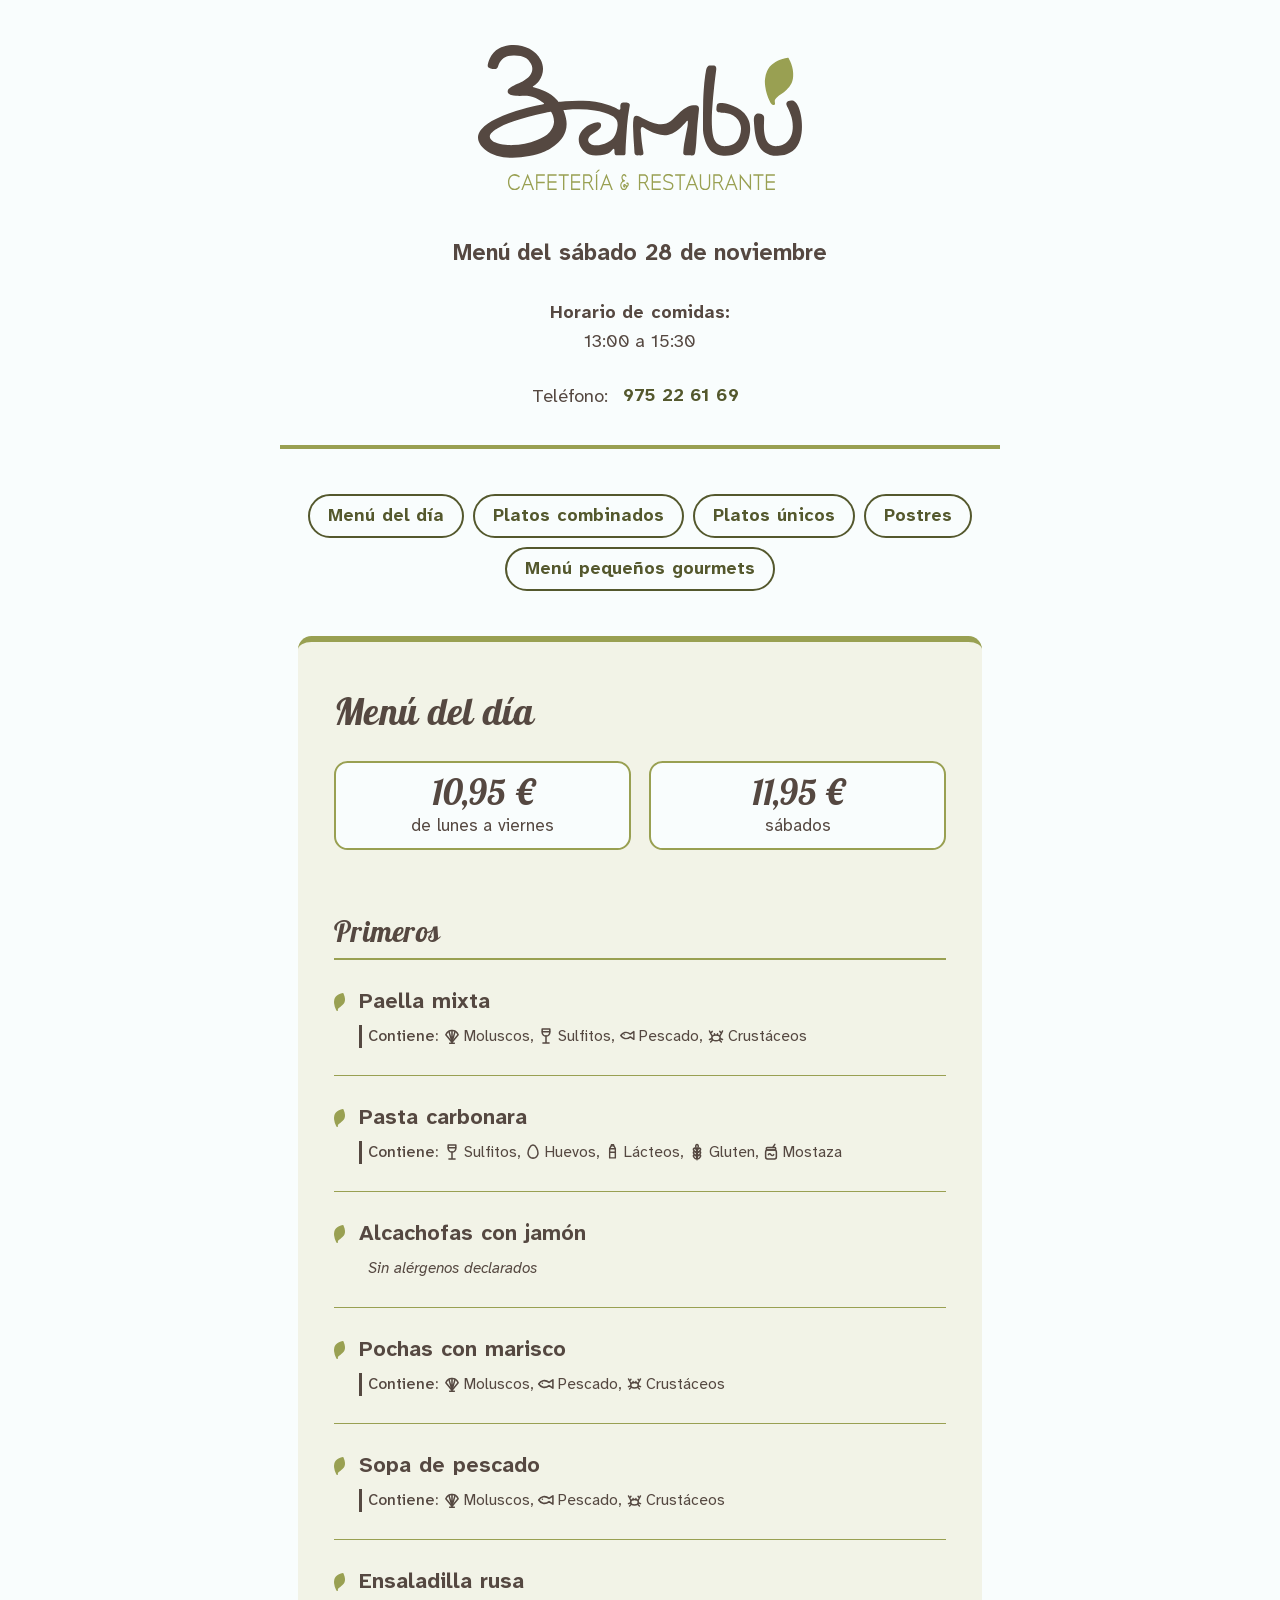
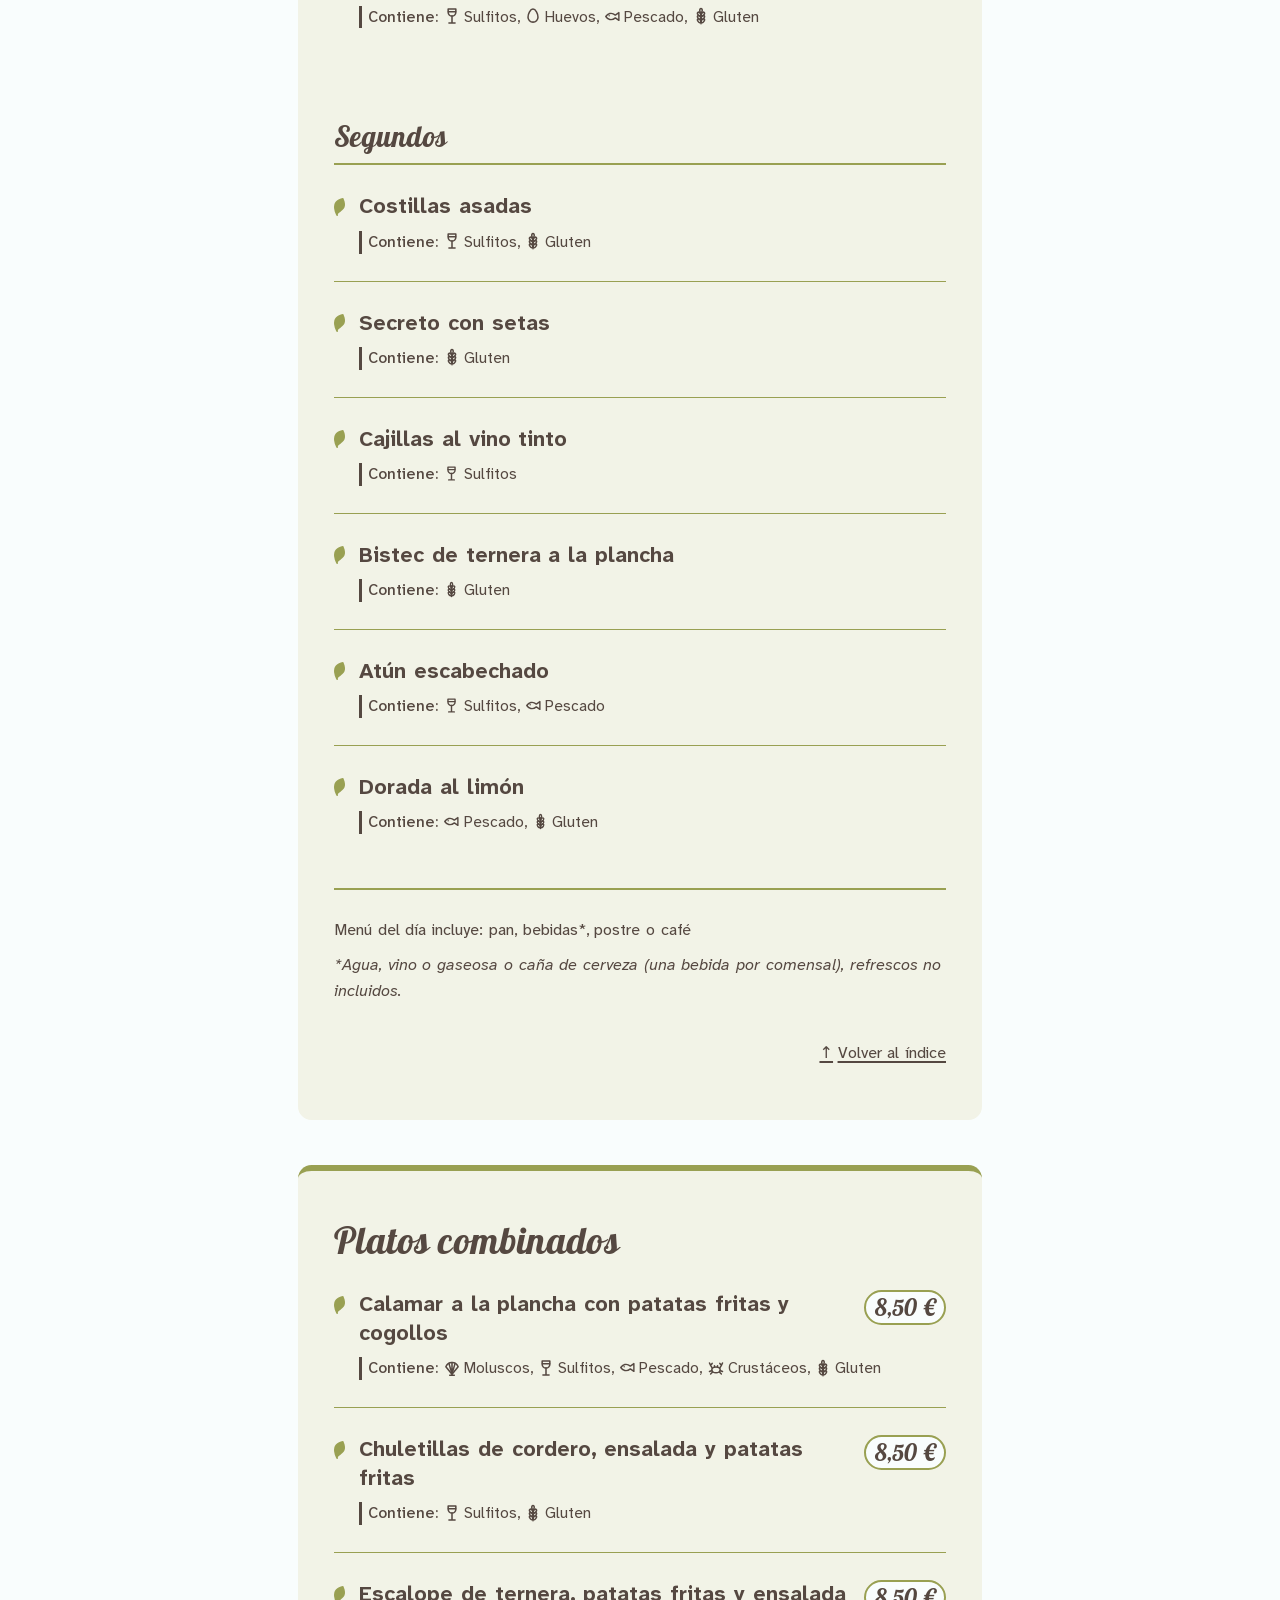
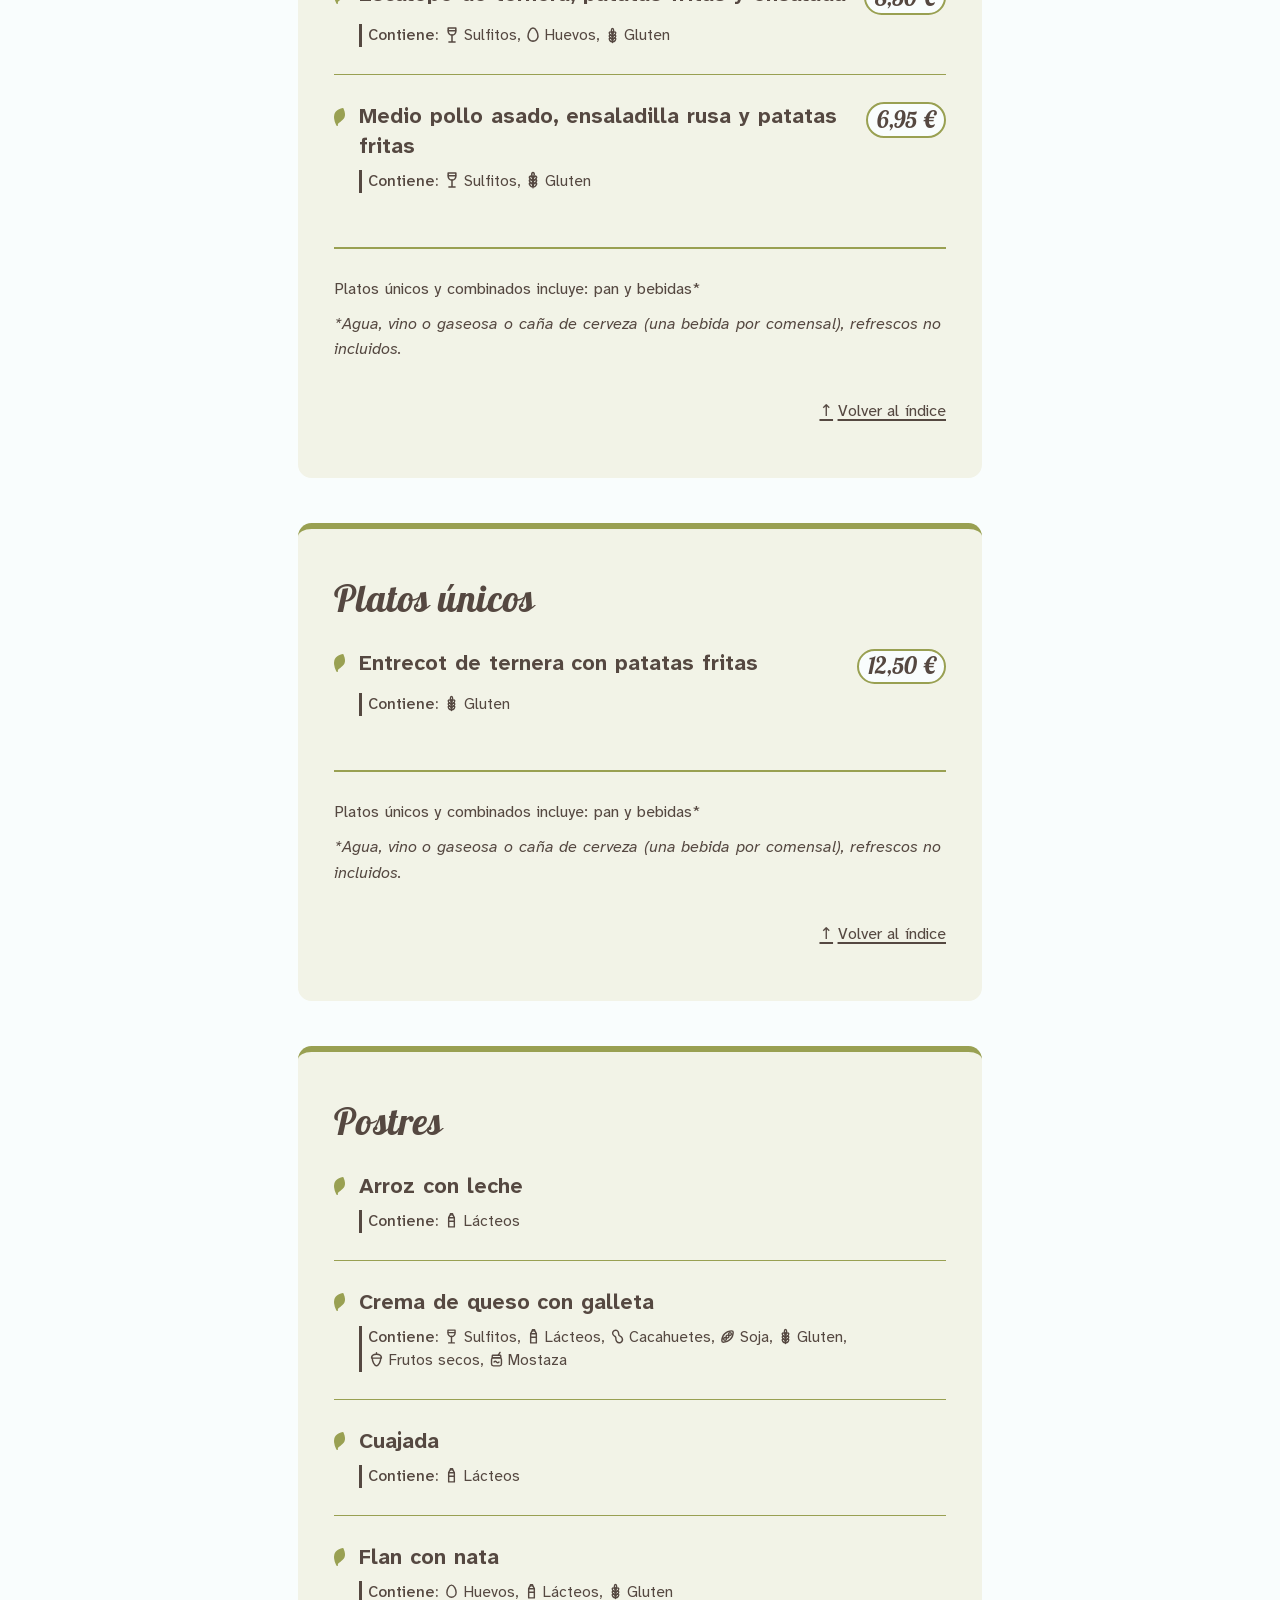
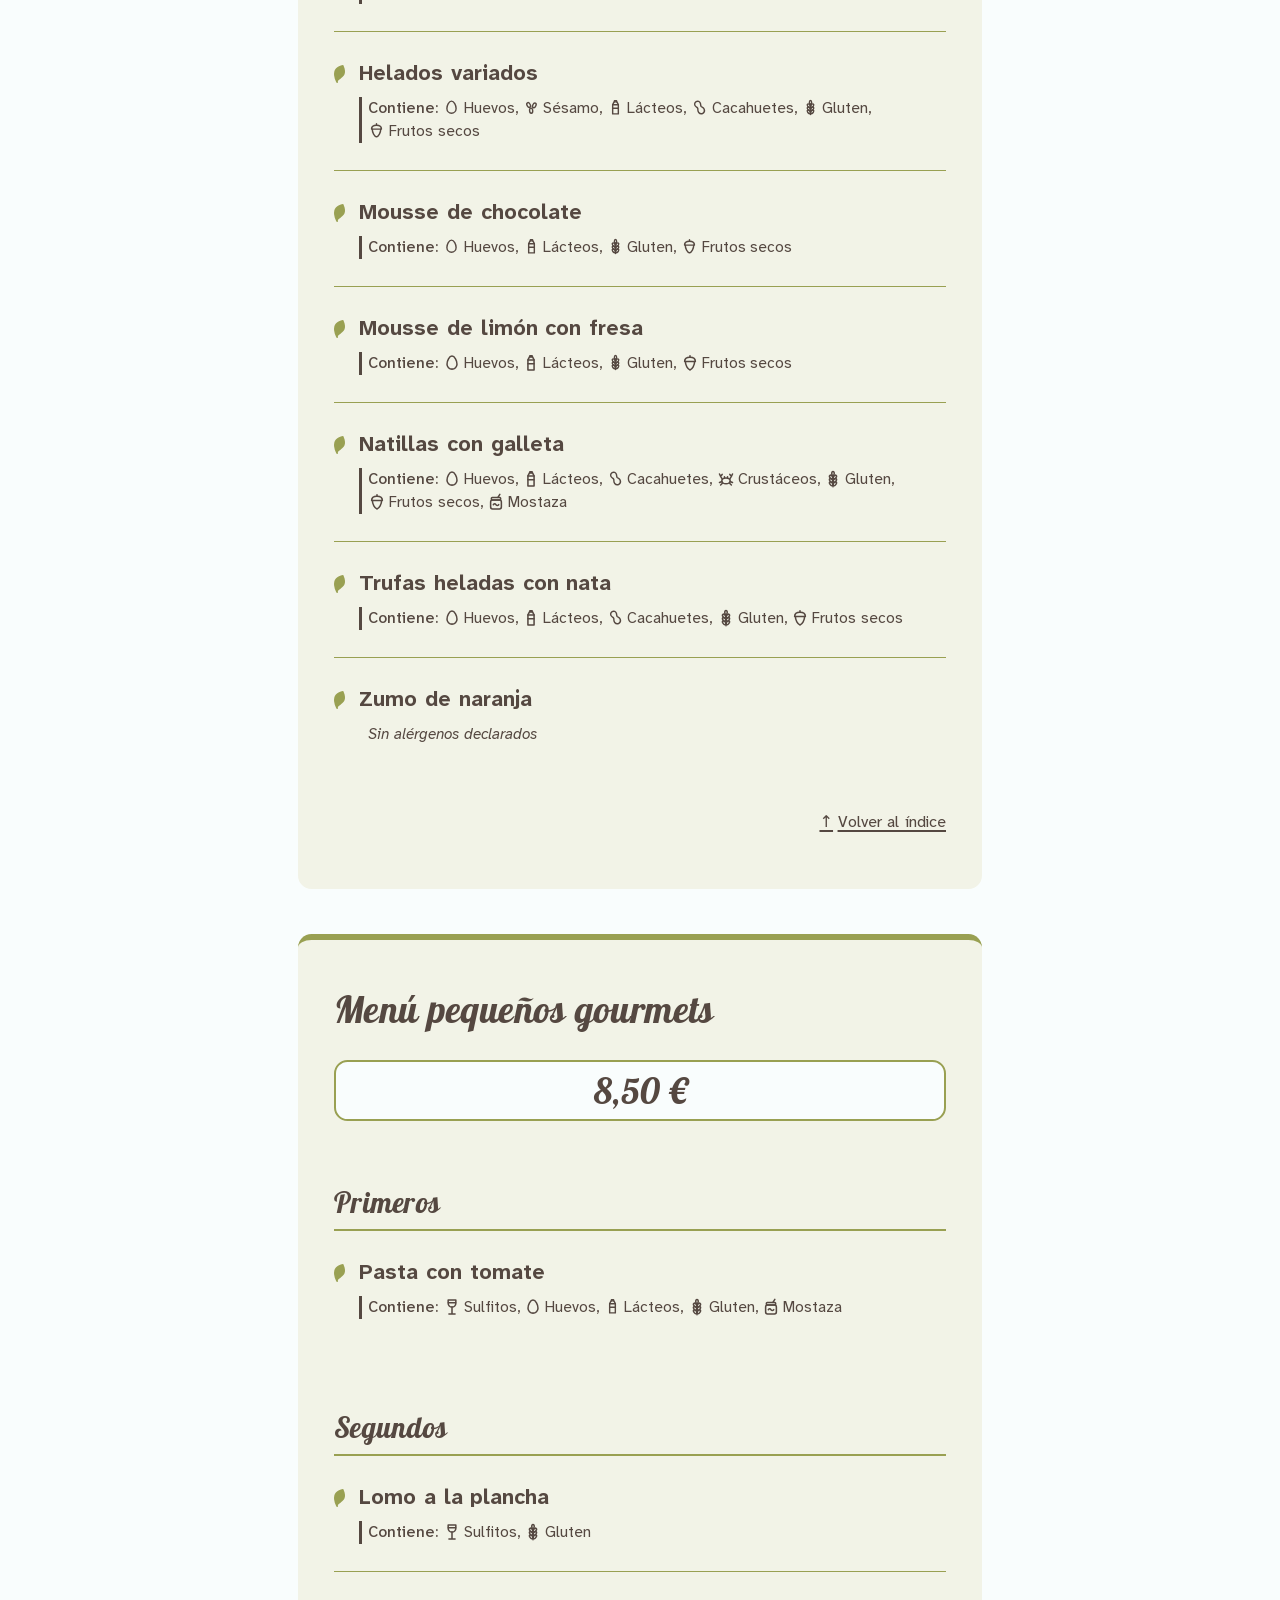
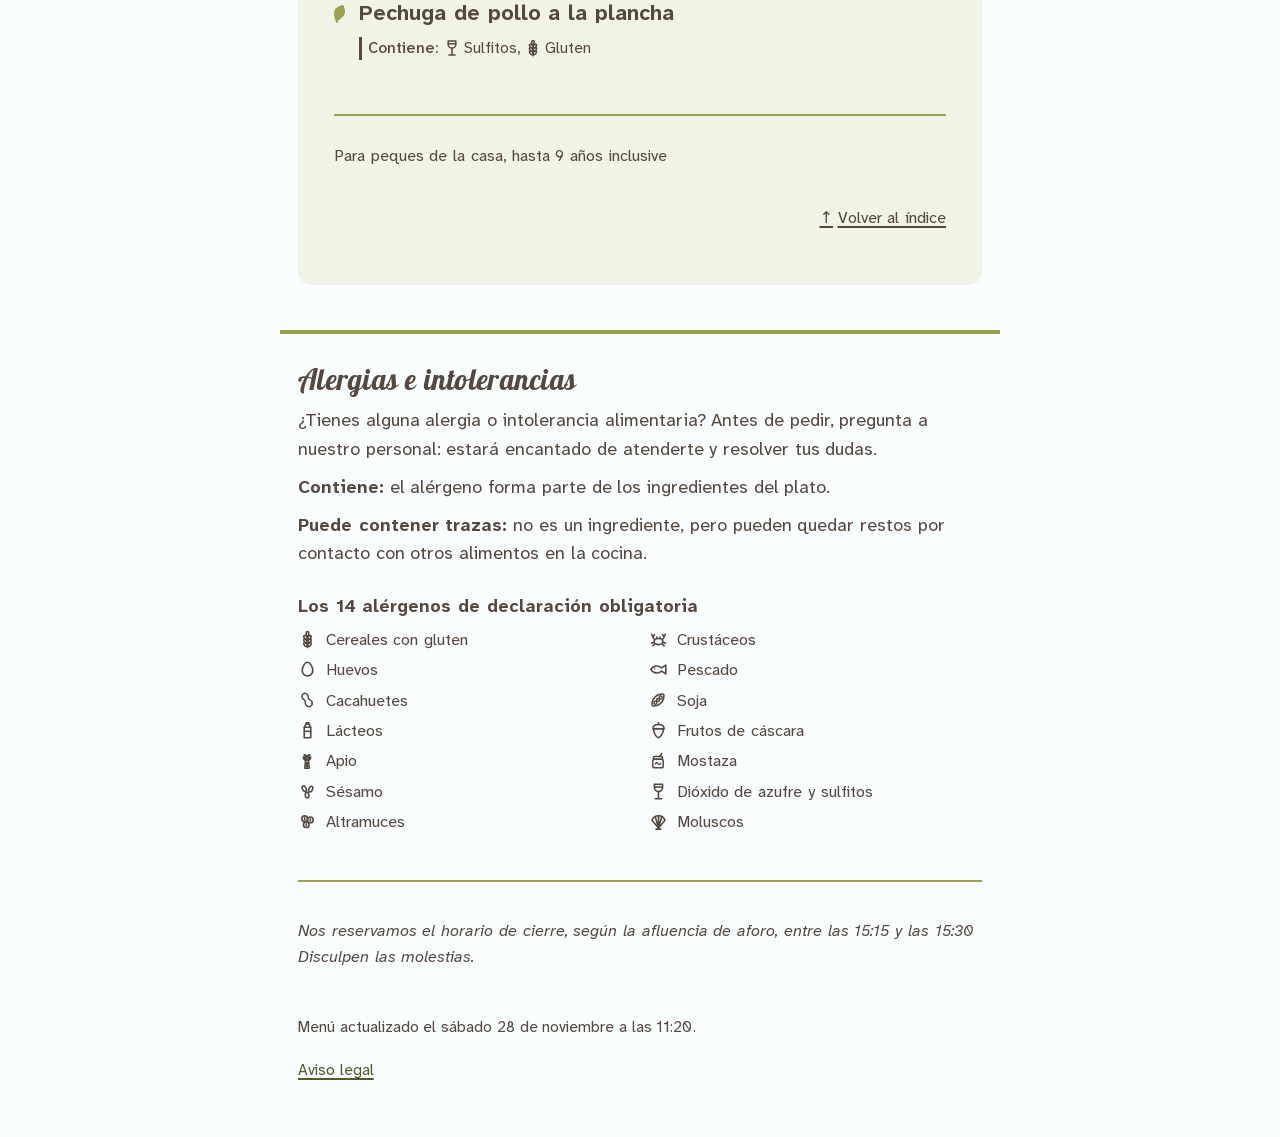
==== commit 83135c1c: "chore: publicar 20261128-menu-cafeteria.json" ====
--- a/index.html
+++ b/index.html
@@ -6,14 +6,14 @@
   <meta http-equiv="Content-Security-Policy" content="default-src 'none'; style-src 'self'; img-src 'self'; font-src 'self'; manifest-src 'self'; base-uri 'none'; form-action 'none'">
   <meta name="referrer" content="no-referrer">
   <meta name="color-scheme" content="light dark">
-  <title>Menú del sábado 21 de noviembre · Bambú Cafetería &amp; Restaurante</title>
+  <title>Menú del sábado 28 de noviembre · Bambú Cafetería &amp; Restaurante</title>
 
 
   <meta name="description" content="Menú del día de Bambú, cafetería y restaurante de E.Leclerc Soria, con alérgenos de cada plato.">
   <meta property="og:type" content="website">
   <meta property="og:locale" content="es_ES">
   <meta property="og:site_name" content="Bambú Cafetería &amp; Restaurante">
-  <meta property="og:title" content="Menú del sábado 21 de noviembre">
+  <meta property="og:title" content="Menú del sábado 28 de noviembre">
   <meta property="og:description" content="Menú del día, platos combinados, platos únicos y menú infantil, con alérgenos de cada plato.">
 
 
@@ -40,7 +40,7 @@
   <h1 class="cabecera__marca">
 <svg xmlns="http://www.w3.org/2000/svg" viewBox="186.5 1462.2 4628 2075" class="logo" aria-hidden="true" focusable="false"><path class="logo__marca" fill="currentColor" d="M680.5,3072.5C542.1,3074.4 393,3045.3 284,2954.5C226.3,2906.4 172.5,2832.2 189.8,2752.6C196.6,2721.4 213.1,2693.3 232.6,2668.5C286.2,2600.4 364.6,2557.3 440.5,2519C567.7,2454.8 704.6,2412.4 841.5,2374.5C909.7,2355.7 959,2343.5 1028,2327.9C1053.6,2322.2 1079.3,2316.9 1105,2311.5C1110.2,2310.4 1115.5,2309.7 1120.8,2308.5C1123.2,2307.9 1125.6,2307.1 1128,2306.2C1128.8,2305.8 1130.9,2304.2 1130.5,2302.9C1128.4,2295.1 1119.2,2289.7 1113.5,2285.3C1087.7,2265.4 1077,2255.7 1048.5,2239.5C998.6,2211.3 944.1,2194.9 887.3,2188.5C851.7,2184.5 815.5,2190.3 780,2190.5C763.3,2190.6 746.6,2189.7 730,2188.7C706.1,2187.3 681.7,2185.1 659,2176.8C644.8,2171.6 628.6,2165.8 619.4,2152.8C616.8,2149 614.4,2144.9 612.9,2140.5C599.4,2100.9 643.4,2072.3 671.5,2055.5C681.1,2049.8 690.7,2044.2 700.7,2039.2C741.9,2018.7 743,2021.6 784.5,2001.8C799.6,1994.6 814.6,1987.2 829.2,1978.9C882.8,1948.4 940.9,1905.1 957.1,1841.9C962.2,1822.1 963,1808.7 961.5,1788.3C960.9,1780.1 956.9,1763.1 954,1755.5C947,1737.1 940,1723.5 928.5,1707.5C914,1687.4 897.4,1666.9 876.7,1652.7C821.6,1614.7 755,1609 690,1610.8C644,1612.1 591.7,1619.2 554,1648.5C525.4,1670.7 501.1,1699.2 485.4,1732C473.5,1756.8 471.9,1798.1 438.8,1805.3C434.8,1806.1 430.6,1806.4 426.5,1806.3C415.9,1805.8 405.4,1804.8 394.9,1803.3C375.3,1800.5 354.5,1796.7 338.2,1784.5C320.5,1771.4 324.6,1744.6 329.5,1726.5C332.9,1714.3 336.1,1702 340.2,1690.1C344.4,1678.2 349.5,1666.5 354.6,1655C380.7,1596.3 428,1543.4 485,1513.2C530.2,1489.2 578.3,1473.9 629,1466.8C801.7,1442.5 1002.7,1514.5 1083.6,1677.3C1093.4,1697.1 1101.2,1717.8 1106.7,1739.2C1127.6,1819.9 1109.6,1905.8 1060.4,1972.7C1039.8,2000.8 1012.4,2023.8 985.4,2045.4C981.8,2048.2 977.4,2049.9 973.8,2052.6C971.1,2054.7 965.8,2060.3 971.6,2062.7C981.7,2066.8 982,2064.8 992.5,2067.8C1016.3,2074.8 1040.1,2081.9 1063.7,2089.7C1123.8,2109.4 1179.9,2137 1232,2172.9C1263.1,2194.3 1290.5,2221.1 1315.3,2249.5C1321.7,2256.9 1327.6,2264.6 1334,2271.9C1335,2273 1336.1,2274.4 1337.5,2274.8C1339.7,2275.3 1342,2274.8 1344.2,2274.6C1352,2274 1359.8,2273.2 1367.5,2272.5C1390,2270.5 1412.5,2268.2 1435,2266.4C1519.3,2259.7 1603.9,2257.2 1688.5,2259.7C1805.9,2263.1 1924.3,2278.3 2036.4,2314.3C2067.5,2324.2 2092.7,2333.7 2122.2,2346.9C2134.8,2352.6 2147.2,2358.6 2159.5,2364.9C2173.6,2372.1 2179.1,2377.5 2194,2383C2198,2384.5 2202.2,2385.5 2206.5,2385.7C2217.2,2386.2 2220.8,2373.7 2220.7,2365.2C2220.4,2346.1 2216.9,2326.2 2224.1,2307.7C2234.7,2280.2 2272.2,2283.2 2295.5,2284.5C2314.4,2285.6 2329.6,2285.1 2344.8,2296.8C2362.1,2309.9 2352.6,2337.7 2349.4,2354.8C2333.7,2441.6 2321.8,2528.5 2315.4,2616.5C2309.6,2697.6 2304,2778.8 2298.9,2860C2294.7,2928.8 2296.3,2935.3 2293.8,3004.1C2293.5,3013 2293.2,3022.8 2286.7,3029.6C2280.4,3036.1 2271.2,3036.1 2262.9,3036.2C2247.4,3036.5 2232,3036.3 2216.5,3036.5C2202,3036.6 2186.1,3037.4 2171.4,3036.5C2163.2,3035.9 2151.5,3036.1 2145.6,3028.6C2132,3011.3 2137.1,2982.2 2135.4,2962.9C2134.9,2956.8 2132.2,2943.2 2122.9,2943.5C2119.2,2943.6 2114.8,2947.7 2112.5,2950.2C2103,2960.4 2090.3,2976.3 2079.8,2985.7C2057.5,3005.8 2028.9,3017.9 2000,3024.8C1958.8,3034.8 1916.6,3038.8 1874.2,3039C1840.7,3039.2 1807.1,3036.6 1775,3025.9C1679.2,2994.2 1614,2887.9 1626.8,2788.4C1631.9,2749.2 1649.9,2713.9 1674.3,2683.2C1714,2633.4 1770.4,2597.2 1831.1,2578.6C1839,2576.1 1847.1,2574.1 1855.1,2572.1C1876.6,2566.9 1908.5,2558.8 1928.3,2573.3C1954.6,2592.5 1944.8,2630.7 1928.9,2652.8C1888.2,2709.3 1811.9,2722.7 1772.8,2781.2C1767.3,2789.3 1762.1,2801.6 1760.8,2811.4C1754.6,2858.7 1804.5,2889.1 1845.6,2893.1C1910.1,2899.4 1975.8,2883.6 2033.1,2854.2C2066.5,2837.1 2098.3,2814.9 2122,2785.5C2159.5,2739.1 2173.9,2679.1 2179.6,2621C2182.4,2593.5 2180.3,2563.7 2168,2538.5C2154.6,2511.3 2131.4,2490.3 2105.5,2475.3C2028.6,2430.5 1940.6,2409.7 1853.4,2396.2C1774.9,2384 1695,2379.5 1615.5,2380.3C1557.2,2380.8 1521.1,2382.3 1463,2387C1447.5,2388.3 1432.1,2390.5 1416.7,2392C1414.6,2392.2 1411.1,2391.4 1409.1,2392.9C1407.9,2393.8 1408.1,2397 1408.5,2398.1C1410.1,2403.1 1412.1,2408 1413.8,2413C1429.5,2457.8 1430.6,2458.4 1441.9,2504.5C1457.1,2566.5 1456.6,2633.6 1436.7,2694.5C1404.7,2792.5 1327.9,2872.8 1242.3,2927.3C1205.7,2950.6 1179.9,2966.2 1140.3,2984.4C1070.1,3016.6 994.8,3035.9 919,3049.5C840.3,3063.6 760.5,3071.4 680.5,3072.5ZM3719.4,3044.9C3682.4,3044.7 3645.1,3040.8 3609.8,3029.4C3592.5,3023.8 3571.9,3015.4 3556.5,3005.7C3475.2,2954.4 3435.3,2862.2 3414.6,2772C3407.9,2742.8 3401.1,2713.1 3400.8,2683C3400.3,2616 3400.1,2549 3400.4,2482C3400.7,2415.3 3401.3,2348.7 3402.6,2282C3403.4,2233.4 3407.2,2158.5 3410.6,2110C3415.6,2037 3421.2,1963.9 3432.6,1891.5C3434.9,1876.5 3437.9,1861.6 3440.6,1846.7C3446.6,1814.7 3453.8,1764.4 3492.7,1755.6C3502.4,1753.4 3516.1,1754.4 3525,1754.7C3534.7,1755 3544.4,1754.6 3554,1755.8C3558.9,1756.4 3563.7,1758.2 3568.3,1760.2C3597.2,1772.7 3590.2,1809.8 3587.1,1834.2C3582.5,1869.4 3577.7,1904.6 3573.3,1939.8C3569,1975 3564.8,2010.2 3561.1,2045.5C3548.5,2163.7 3536.9,2281.9 3530,2400.5C3524.9,2487.3 3523.4,2574.4 3531,2661.1C3537.8,2738.1 3549.4,2832.8 3618.1,2881.5C3651.7,2905.3 3694.4,2910.6 3734.5,2906.6C3781.8,2902 3831.4,2888.4 3868,2856.4C3899,2829.2 3918.6,2791.8 3929,2752.2C3940.3,2709 3948.4,2665.9 3939.6,2621.3C3933.3,2589.8 3920.9,2559 3902.5,2532.6C3865.8,2479.7 3805.4,2444.8 3742.1,2435.6C3704.3,2430.1 3704.3,2431.9 3666,2429.5C3644.6,2428.2 3625.5,2427.8 3606.7,2417.1C3597.4,2411.9 3593.9,2401.2 3592.4,2391.3C3591,2382.5 3591.9,2369.4 3592.8,2360.5C3594.7,2341.4 3596.2,2317.8 3610.5,2303.1C3627.3,2285.8 3658.3,2289.9 3679.1,2291.3C3711.8,2293.6 3745.3,2302.1 3776.2,2311.9C3851.4,2335.5 3928.2,2370 3983,2428.5C4004,2451 4015.8,2466.4 4031.4,2492.9C4039.8,2507.3 4052.3,2535.2 4057.7,2550.9C4075.4,2602.4 4076.8,2659.5 4071.2,2713C4059.9,2821.1 4013.2,2936 3917.4,2995.6C3858.3,3032.4 3788.2,3045.2 3719.4,3044.9ZM4463,3044.5C4427.7,3044.9 4391.1,3042.8 4357.1,3032.1C4325.2,3021.9 4294.9,3008.6 4268.3,2988.1C4189.3,2927.2 4158.7,2821.7 4144.4,2727.3C4141.6,2708.7 4139.1,2690.1 4137.1,2671.5C4134.8,2650.9 4133.3,2630.2 4131.6,2609.5C4130.2,2592.9 4128.8,2576.4 4127.8,2559.8C4125.5,2520.9 4123.5,2471.4 4160,2446.8C4170.1,2439.9 4184.9,2439.4 4196.3,2439.1C4229.8,2438.2 4270.2,2458 4273,2495.2C4274.7,2518.2 4273.1,2535.6 4272.4,2558.5C4271.7,2579.2 4270.6,2599.8 4270.5,2620.5C4270.4,2639 4270.7,2657.5 4271.8,2676C4272.5,2687.9 4274.1,2699.8 4275.7,2711.6C4285,2778 4304.5,2850.8 4365.7,2887.8C4374,2892.8 4388.9,2898.9 4398.2,2901.4C4411,2904.7 4428.9,2907.2 4442.1,2907C4469.2,2906.5 4484.7,2904 4510.9,2897.4C4540.6,2889.9 4568,2874.8 4591.5,2855.4C4685.6,2778.1 4694.3,2642.4 4673.4,2531C4669.3,2509.3 4662.2,2484.5 4655,2463.7C4645.9,2437.4 4631.9,2401.2 4620.3,2376C4616.4,2367.7 4611.5,2359.8 4607.4,2351.7C4596.1,2329.4 4577.7,2292.8 4604.4,2273.6C4610.2,2269.4 4616.4,2265.7 4622.9,2262.6C4632.6,2258 4648.3,2254 4659,2253.4C4665.6,2253.1 4672.2,2253.2 4678.7,2254.3C4723.7,2262.4 4748.2,2310.8 4764.6,2348.1C4768.5,2357.2 4771.9,2366.4 4775.1,2375.8C4778.4,2385.1 4781.3,2394.5 4784.1,2404C4786.8,2413.4 4789.5,2423 4791.6,2432.6C4795.8,2451.9 4799.8,2471.3 4802.9,2490.9C4806,2510.3 4808.3,2529.9 4810.1,2549.5C4818.1,2638.6 4815.1,2728.5 4787.7,2814.4C4767.6,2877.1 4734.4,2937.5 4681.1,2977.8C4654.7,2997.7 4625.1,3012.9 4594,3024.1C4552.2,3039 4507.2,3044.1 4463,3044.5ZM2479.8,3038.4C2466.8,3038.6 2453.1,3041.1 2441,3034.8C2418.4,3023.1 2421,2990.7 2419.9,2969.8C2419.2,2956.6 2418.4,2943.3 2417.5,2930C2410.9,2830.6 2402.5,2731.2 2401.3,2631.5C2400.9,2593.9 2401.3,2556 2407.6,2518.8C2409.7,2506.1 2412.2,2492.2 2421.7,2482.6C2439.9,2464 2470.2,2475 2490.1,2483.9C2499.5,2488.1 2508.9,2492.6 2518.2,2497.3C2530.1,2503.3 2541.7,2509.9 2553.5,2516C2650.8,2566.3 2764.9,2619.5 2876,2584.3C2920.1,2570.3 2955.7,2537.6 2987.8,2505.7C3047.5,2446.5 3104.1,2378.4 3182.7,2343.5C3214.9,2329.2 3249.9,2324.7 3284.8,2323.3C3301.1,2322.7 3320.2,2324.1 3332.2,2336.8C3343.9,2349.2 3343.8,2367.9 3342.7,2383.6C3339,2434.1 3338.6,2433.8 3333.1,2484.3C3329.5,2517.9 3325.3,2551.3 3322.4,2584.9C3317,2647.6 3308.3,2796.7 3303.6,2859.2C3300.1,2905.7 3295.7,2943.8 3288.9,2990C3286.8,3003.5 3284.9,3023.6 3271.2,3031.9C3267.4,3034.2 3263,3035.4 3258.7,3036.3C3245.6,3039.2 3234.4,3039.2 3221.1,3038.8C3208.4,3038.4 3195.7,3037.4 3183,3037.1C3164.8,3036.8 3135.4,3043.4 3123.5,3024.1C3117.6,3014.5 3118.1,3002.5 3118.9,2991.8C3120.4,2972.8 3121.8,2953.8 3123.8,2934.9C3125.9,2915.9 3128.3,2896.9 3131.1,2878C3142.9,2797.5 3161.6,2718.1 3176.7,2638.2C3182.3,2608.8 3182.1,2601.3 3183.8,2571.5C3184.1,2566.4 3187.8,2546.8 3178.9,2543.6C3168.1,2539.7 3158.2,2561.2 3154.5,2565.5C3144.8,2577 3134.5,2588.1 3124.3,2599.1C3063.3,2665.1 2990.2,2730.8 2898.6,2747.1C2805.6,2763.7 2713.4,2727.1 2631.4,2687.5C2604,2674.3 2578.9,2655.6 2553.2,2639.7C2545.4,2634.9 2531.1,2628.3 2522.8,2635.6C2517.6,2640.1 2514.7,2651.8 2513.7,2655.8C2509.6,2673.2 2511.4,2692 2513,2709.5C2522,2805.9 2522.8,2818.6 2535.6,2914.5C2537.7,2930.5 2540.3,2946.5 2542.9,2962.4C2544.6,2972.7 2547.2,2982.8 2548.4,2993.1C2549.2,3000.5 2549.4,3008 2549.1,3015.5C2547.6,3047.2 2496.9,3038.1 2479.8,3038.4ZM673.5,2892.4C795.1,2890.4 917,2867.2 1029.5,2820.5C1096.7,2792.6 1162.4,2759.6 1211.2,2704.3C1243.5,2667.7 1268,2620.3 1271.5,2571C1273.7,2538.9 1268.2,2507.1 1258.8,2476.5C1253.5,2459 1246.5,2445.3 1238,2429.2C1235.5,2424.4 1232,2417 1225.3,2417C1218.4,2417 1212.1,2419.2 1205.4,2420.4C1187.2,2423.7 1168.9,2426.3 1150.8,2430C1107.3,2438.8 1064,2448.1 1020.8,2457.6C945.6,2474.2 871.7,2496.2 798.2,2518.9C685.3,2553.7 571.7,2592.4 468,2650.1C444.7,2663.1 429.2,2673.1 408.2,2689.6C395.9,2699.3 383.5,2711.4 373.7,2723.6C367.6,2731.2 360.3,2743.6 357.7,2753C344.6,2800.7 391.9,2835.3 429,2852.9C475.7,2874.9 527.1,2883.4 578,2888C610.4,2890.9 641,2892.9 673.5,2892.4Z"/><path class="logo__decor" fill="#99A052" d="M4427.3,3309.1L4427.3,3331.4L4316.7,3331.4L4316.7,3407.9L4426.2,3407.9L4426.2,3429.4L4316.7,3429.4L4316.7,3511.7L4428,3511.7L4428,3534.1L4297.6,3534.1L4297.6,3309.1L4427.3,3309.1ZM4264.9,3309.1L4264.9,3331.4L4201.9,3331.4L4201.9,3534.1L4182.5,3534.1L4182.5,3331.4L4119.5,3331.4L4119.5,3309.1L4264.9,3309.1ZM3927.9,3306.2L4068.1,3483.8L4068.1,3309.1L4087,3309.1L4087,3537L4083.7,3537L3943.4,3359.1L3943.4,3534.1L3924.8,3534.1L3924.8,3306.2L3927.9,3306.2ZM3805.9,3306.2L3895.8,3534.1L3874.5,3534.1L3848.2,3466.1L3759.2,3466.1L3732.9,3534.1L3712.4,3534.1L3802.1,3306.2L3805.9,3306.2ZM3765.8,3448.8L3841.5,3448.8L3803.9,3350.9L3765.8,3448.8ZM3624.1,3309.1C3633.3,3309.1 3641.2,3310.9 3648,3314.4C3654.7,3317.9 3660.3,3322.6 3664.7,3328.4C3669.1,3334.2 3672.3,3340.9 3674.5,3348.5C3676.6,3356.2 3677.7,3364.1 3677.7,3372.3C3677.7,3379 3677,3385.5 3675.6,3391.7C3674.2,3398 3672.1,3403.8 3669.2,3409.2C3666.4,3414.6 3662.8,3419.3 3658.3,3423.3C3653.9,3427.4 3648.7,3430.4 3642.8,3432.6L3699.7,3534.1L3677.7,3534.1L3623.2,3435.6L3566.6,3435.6L3566.6,3534.1L3547.5,3534.1L3547.5,3309.1L3624.1,3309.1ZM3566.6,3417.6L3621.4,3417.6C3627.9,3417.6 3633.5,3416.4 3638.2,3414.1C3642.9,3411.7 3646.7,3408.6 3649.7,3404.5C3652.6,3400.5 3654.8,3395.9 3656.2,3390.8C3657.6,3385.8 3658.3,3380.4 3658.3,3374.7C3658.3,3369 3657.6,3363.6 3656.2,3358.4C3654.8,3353.2 3652.6,3348.6 3649.7,3344.5C3646.7,3340.5 3642.9,3337.3 3638.2,3335C3633.5,3332.6 3627.9,3331.4 3621.4,3331.4L3566.6,3331.4L3566.6,3417.6ZM3374.1,3309.1L3374.1,3444.7C3374.1,3455.6 3375,3465.4 3376.9,3474.1C3378.7,3482.7 3381.9,3490.1 3386.2,3496.1C3390.6,3502.2 3396.3,3506.8 3403.3,3509.9C3410.2,3513.1 3418.8,3514.7 3429.1,3514.7C3448.4,3514.7 3462.4,3508.9 3471.2,3497.4C3479.9,3486 3484.3,3468.4 3484.3,3444.7L3484.3,3309.1L3503.2,3309.1L3503.2,3444.1C3503.2,3475.8 3496.8,3499.3 3484.1,3514.4C3471.3,3529.4 3452.9,3537 3428.9,3537C3403.5,3537 3384.8,3529.1 3372.8,3513.2C3360.8,3497.3 3354.7,3474.4 3354.7,3444.4L3354.7,3309.1L3374.1,3309.1ZM3244.1,3306.2L3334.1,3534.1L3312.7,3534.1L3286.4,3466.1L3197.4,3466.1L3171.1,3534.1L3150.6,3534.1L3240.3,3306.2L3244.1,3306.2ZM3204.1,3448.8L3279.7,3448.8L3242.1,3350.9L3204.1,3448.8ZM3147.3,3309.1L3147.3,3331.4L3084.3,3331.4L3084.3,3534.1L3064.9,3534.1L3064.9,3331.4L3002,3331.4L3002,3309.1L3147.3,3309.1ZM2966.1,3347.6C2955.7,3341.3 2945.1,3336.4 2934.2,3332.9C2923.3,3329.4 2912.3,3327.6 2901.1,3327.6C2893.9,3327.6 2887.2,3328.5 2881.2,3330.1C2875.2,3331.8 2870.1,3334.3 2865.9,3337.8C2861.6,3341.2 2858.4,3345.5 2856.1,3350.6C2853.8,3355.7 2852.6,3361.6 2852.6,3368.5C2852.6,3378.1 2855,3385.4 2859.7,3390.4C2864.5,3395.4 2871.9,3399.8 2882,3403.5C2886.2,3405.1 2890.8,3406.6 2896,3408.1C2901.2,3409.5 2906.5,3411.1 2911.8,3412.6C2917.2,3414.2 2922.4,3415.8 2927.6,3417.3C2932.8,3418.9 2937.5,3420.4 2941.7,3422C2954,3426.9 2963.1,3433.4 2968.9,3441.4C2974.8,3449.5 2977.7,3460.2 2977.7,3473.8C2977.7,3493.6 2971.7,3509.1 2959.8,3520.2C2947.8,3531.4 2930.5,3537 2907.8,3537C2902.8,3537 2897.1,3536.7 2890.7,3536C2884.3,3535.3 2877.7,3534.2 2870.9,3532.6C2864,3531 2857.2,3528.9 2850.5,3526.3C2843.8,3523.6 2837.5,3520.2 2831.7,3516.1L2836.1,3495.5C2841.8,3499.1 2847.8,3502.1 2854.2,3504.7C2860.6,3507.2 2866.9,3509.3 2873.3,3511C2879.7,3512.6 2885.9,3513.8 2891.9,3514.5C2897.9,3515.2 2903.4,3515.5 2908.5,3515.5C2925.2,3515.5 2937.7,3511.8 2945.9,3504.4C2954,3496.9 2958.1,3486.4 2958.1,3472.9C2958.1,3464.1 2956.1,3456.9 2952.1,3451.3C2948.1,3445.7 2941,3441.1 2930.7,3437.6C2927.3,3436.4 2923.2,3435.2 2918.4,3433.8C2913.6,3432.4 2908.5,3431 2903.1,3429.5C2897.8,3428.1 2892.5,3426.5 2887.2,3425C2882,3423.4 2877.2,3421.8 2873.1,3420.3C2867.2,3417.9 2861.7,3415.2 2856.8,3412.2C2851.9,3409.1 2847.8,3405.5 2844.4,3401.1C2841,3396.8 2838.3,3391.8 2836.4,3386.2C2834.4,3380.5 2833.5,3373.9 2833.5,3366.4C2833.5,3356.4 2835.1,3347.7 2838.5,3340.3C2841.8,3332.8 2846.5,3326.6 2852.6,3321.4C2858.7,3316.4 2866,3312.5 2874.5,3310C2883.1,3307.4 2892.5,3306.2 2902.9,3306.2C2927.6,3306.2 2950.1,3313 2970.6,3326.8L2966.1,3347.6ZM2796.8,3309.1L2796.8,3331.4L2686.1,3331.4L2686.1,3407.9L2795.6,3407.9L2795.6,3429.4L2686.1,3429.4L2686.1,3511.7L2797.4,3511.7L2797.4,3534.1L2667,3534.1L2667,3309.1L2796.8,3309.1ZM2561,3309.1C2570.2,3309.1 2578.2,3310.9 2585,3314.4C2591.7,3317.9 2597.3,3322.6 2601.7,3328.4C2606,3334.2 2609.3,3340.9 2611.5,3348.5C2613.6,3356.2 2614.7,3364.1 2614.7,3372.3C2614.7,3379 2614,3385.5 2612.6,3391.7C2611.2,3398 2609.1,3403.8 2606.2,3409.2C2603.4,3414.6 2599.8,3419.3 2595.3,3423.3C2590.9,3427.4 2585.7,3430.4 2579.7,3432.6L2636.7,3534.1L2614.7,3534.1L2560.2,3435.6L2503.6,3435.6L2503.6,3534.1L2484.5,3534.1L2484.5,3309.1L2561,3309.1ZM2503.6,3417.6L2558.4,3417.6C2564.9,3417.6 2570.5,3416.4 2575.2,3414.1C2579.8,3411.7 2583.7,3408.6 2586.6,3404.5C2589.6,3400.5 2591.8,3395.9 2593.2,3390.8C2594.6,3385.8 2595.3,3380.4 2595.3,3374.7C2595.3,3369 2594.6,3363.6 2593.2,3358.4C2591.8,3353.2 2589.6,3348.6 2586.6,3344.5C2583.7,3340.5 2579.8,3337.3 2575.2,3335C2570.5,3332.6 2564.9,3331.4 2558.4,3331.4L2503.6,3331.4L2503.6,3417.6ZM2306.9,3426.5L2306.9,3446.2C2311,3445.9 2315.9,3445.6 2319.6,3448.1C2325.9,3452.3 2326,3465 2318.5,3468.2C2310.1,3471.9 2304.4,3461.4 2299.9,3457C2290.7,3447.9 2279.6,3442.2 2267.9,3450.9C2255.4,3460.2 2256.2,3489.1 2270.6,3496.4C2276.6,3499.4 2281.4,3499.7 2287.9,3498.3L2287.9,3480.7C2283.4,3479.6 2281.1,3477.8 2279.8,3473.2C2279.5,3471.9 2281.1,3468.6 2283.2,3469.3C2296.2,3474.1 2300.4,3488.2 2296.4,3500.6C2290.8,3517.9 2261.6,3519 2250.3,3507.6C2229.2,3486.3 2228.3,3449.6 2249.3,3427.8C2258.6,3418.1 2272.3,3413.2 2284.9,3409.8C2284.9,3409.8 2285,3395.9 2284.9,3393.1C2273.9,3389.4 2263.1,3386 2257,3375.4C2250.4,3363.9 2250.2,3349.7 2255.6,3337.8C2258.6,3331.1 2266.8,3325.1 2274.4,3326.4C2285.5,3328.3 2290.8,3338.4 2296.6,3346.8L2310.6,3336C2303.5,3325.7 2296.5,3313 2284.2,3307.8C2257.8,3296.8 2239.3,3326.9 2235.6,3348.9C2234.3,3356.7 2236,3370.5 2238.6,3377.9C2241.1,3385.3 2248.9,3392.2 2246.3,3400.9C2242.4,3414.6 2230.3,3423.6 2224.6,3436.4C2211.6,3465.6 2219.3,3502.8 2241.7,3525.3C2258.9,3542.5 2290.5,3536.5 2305,3518.6C2308.9,3513.7 2317.6,3496.9 2319.5,3494.2C2326.7,3483.8 2337.3,3476.6 2339.9,3463.5C2342.3,3450.9 2338.4,3434 2326,3427.7C2319.7,3424.6 2313.4,3425.4 2306.9,3426.5ZM2023.1,3306.2L2113,3534.1L2091.6,3534.1L2065.4,3466.1L1976.3,3466.1L1950.1,3534.1L1929.6,3534.1L2019.3,3306.2L2023.1,3306.2ZM1983,3448.8L2058.7,3448.8L2021.1,3350.9L1983,3448.8ZM1890.2,3309.1L1890.2,3534.1L1871.1,3534.1L1871.1,3309.1L1890.2,3309.1ZM1930.8,3245L1878.8,3291.8L1864.6,3291.8L1902.4,3245L1930.8,3245ZM1765.1,3309.1C1774.3,3309.1 1782.3,3310.9 1789,3314.4C1795.8,3317.9 1801.4,3322.6 1805.7,3328.4C1810.1,3334.2 1813.4,3340.9 1815.5,3348.5C1817.7,3356.2 1818.8,3364.1 1818.8,3372.3C1818.8,3379 1818,3385.5 1816.6,3391.7C1815.2,3398 1813.1,3403.8 1810.3,3409.2C1807.5,3414.6 1803.8,3419.3 1799.4,3423.3C1794.9,3427.4 1789.8,3430.4 1783.8,3432.6L1840.8,3534.1L1818.8,3534.1L1764.2,3435.6L1707.7,3435.6L1707.7,3534.1L1688.5,3534.1L1688.5,3309.1L1765.1,3309.1ZM1707.7,3417.6L1762.4,3417.6C1769,3417.6 1774.6,3416.4 1779.2,3414.1C1783.9,3411.7 1787.7,3408.6 1790.7,3404.5C1793.7,3400.5 1795.9,3395.9 1797.3,3390.8C1798.7,3385.8 1799.4,3380.4 1799.4,3374.7C1799.4,3369 1798.7,3363.6 1797.3,3358.4C1795.9,3353.2 1793.7,3348.6 1790.7,3344.5C1787.7,3340.5 1783.9,3337.3 1779.2,3335C1774.6,3332.6 1769,3331.4 1762.4,3331.4L1707.7,3331.4L1707.7,3417.6ZM1645.8,3309.1L1645.8,3331.4L1535.2,3331.4L1535.2,3407.9L1644.7,3407.9L1644.7,3429.4L1535.2,3429.4L1535.2,3511.7L1646.5,3511.7L1646.5,3534.1L1516,3534.1L1516,3309.1L1645.8,3309.1ZM1483.3,3309.1L1483.3,3331.4L1420.3,3331.4L1420.3,3534.1L1401,3534.1L1401,3331.4L1338,3331.4L1338,3309.1L1483.3,3309.1ZM1309.3,3309.1L1309.3,3331.4L1198.7,3331.4L1198.7,3407.9L1308.2,3407.9L1308.2,3429.4L1198.7,3429.4L1198.7,3511.7L1310,3511.7L1310,3534.1L1179.5,3534.1L1179.5,3309.1L1309.3,3309.1ZM1141.2,3309.1L1141.2,3331.4L1035.7,3331.4L1035.7,3415L1140.1,3415L1140.1,3436.1L1035.7,3436.1L1035.7,3534.1L1016.6,3534.1L1016.6,3309.1L1141.2,3309.1ZM897.7,3306.2L987.7,3534.1L966.3,3534.1L940,3466.1L851,3466.1L824.7,3534.1L804.3,3534.1L894,3306.2L897.7,3306.2ZM857.7,3448.8L933.4,3448.8L895.7,3350.9L857.7,3448.8ZM772.4,3356.4C763.4,3348.2 753.7,3341.5 743.4,3336.3C733.1,3331.1 721.6,3328.5 709,3328.5C698.3,3328.5 688.4,3330.6 679.3,3334.7C670.2,3338.8 662.2,3344.8 655.4,3352.6C648.5,3360.5 643.2,3370.1 639.3,3381.6C635.5,3393.1 633.5,3406.1 633.5,3420.6C633.5,3435.3 635.5,3448.4 639.3,3460.1C643.2,3471.8 648.5,3481.6 655.4,3489.7C662.2,3497.7 670.2,3503.9 679.4,3508.2C688.6,3512.5 698.5,3514.7 709,3514.7C715.2,3514.7 721.4,3513.9 727.6,3512.3C733.7,3510.7 739.6,3508.3 745.1,3505.1C750.5,3501.9 755.6,3497.8 760.1,3492.9C764.6,3488 768.4,3482.2 771.3,3475.5L785.8,3489.7C781.9,3497.7 777.3,3504.7 771.8,3510.7C766.3,3516.7 760.2,3521.6 753.5,3525.5C746.8,3529.4 739.8,3532.3 732.3,3534.2C724.8,3536.1 717.2,3537 709.4,3537C695.8,3537 683.1,3534.2 671.5,3528.6C659.8,3523 649.8,3515.1 641.3,3504.9C632.9,3494.8 626.2,3482.4 621.4,3468C616.6,3453.6 614.2,3437.6 614.2,3420C614.2,3402.3 616.6,3386.5 621.4,3372.5C626.2,3358.5 632.9,3346.6 641.4,3336.8C650,3326.9 660.1,3319.4 671.8,3314.1C683.6,3308.8 696.3,3306.2 710.1,3306.2C725.4,3306.2 739.2,3309.1 751.5,3314.8C763.8,3320.6 774.7,3328.2 784,3337.6L772.4,3356.4ZM4403.7,2321C4393.7,2321 4389.1,2316.6 4382.1,2309.7C4368.9,2296.8 4362.1,2281.7 4354,2265.2C4321.7,2199.5 4297.9,2126.4 4289.5,2053.5C4286.9,2031.2 4284,2008 4284,1985.5C4284,1975.5 4286.5,1952.2 4287.5,1942C4291.3,1905.5 4299.8,1870.6 4314.8,1837C4355.7,1745.2 4442.4,1690.2 4535.5,1662.5C4560,1655.2 4587,1647.5 4612.6,1646C4621.6,1645.5 4623.3,1652 4627.6,1659.3C4633.9,1670 4638.9,1681.2 4644,1692.5C4667.8,1745.7 4686.1,1804.2 4688,1862.7C4688.9,1890.7 4688.8,1910.9 4685.6,1937.6C4676.9,2010 4629.9,2073.7 4575.7,2119.3C4559.3,2133.1 4542.1,2146.2 4524.5,2158.5C4499.2,2176.2 4472.7,2192.7 4450.9,2214.8C4438.7,2227.3 4426.2,2243.2 4425.3,2261.5C4424.3,2279.1 4439.7,2310.6 4415.2,2318.9C4411.5,2320.2 4407.6,2321 4403.7,2321Z"/></svg>    <span class="visualmente-oculto">Bambú Cafetería &amp; Restaurante</span>
   </h1>
-  <p class="cabecera__fecha">Menú del <time datetime="2026-11-21">sábado 21 de noviembre</time></p>
+  <p class="cabecera__fecha">Menú del <time datetime="2026-11-28">sábado 28 de noviembre</time></p>
 
   <p class="cabecera__horario">
     <strong class="cabecera__horario-etiqueta">Horario de comidas:</strong>
@@ -81,32 +81,31 @@
 </li>
 
         <li class="plato">
-  <div class="plato__cabecera"><h4 class="plato__nombre">Pasta con salmón y calabacín</h4></div>
-  <p class="alergenos alergenos--contiene"><span class="alergenos__etiqueta">Contiene:</span> <span class="alergeno alergeno--molluscs">Moluscos</span>, <span class="alergeno alergeno--eggs">Huevos</span>, <span class="alergeno alergeno--milk">Lácteos</span>, <span class="alergeno alergeno--fish">Pescado</span>, <span class="alergeno alergeno--crustaceans">Crustáceos</span>, <span class="alergeno alergeno--gluten">Gluten</span>, <span class="alergeno alergeno--mustard">Mostaza</span></p>
-
-</li>
-
-        <li class="plato">
-  <div class="plato__cabecera"><h4 class="plato__nombre">Cardo con piñones</h4></div>
-  <p class="alergenos alergenos--contiene"><span class="alergenos__etiqueta">Contiene:</span> <span class="alergeno alergeno--milk">Lácteos</span>, <span class="alergeno alergeno--nuts">Frutos secos</span></p>
-
-</li>
-
-        <li class="plato">
-  <div class="plato__cabecera"><h4 class="plato__nombre">Garbanzos con almejas y bacalao</h4></div>
+  <div class="plato__cabecera"><h4 class="plato__nombre">Pasta carbonara</h4></div>
+  <p class="alergenos alergenos--contiene"><span class="alergenos__etiqueta">Contiene:</span> <span class="alergeno alergeno--sulphites">Sulfitos</span>, <span class="alergeno alergeno--eggs">Huevos</span>, <span class="alergeno alergeno--milk">Lácteos</span>, <span class="alergeno alergeno--gluten">Gluten</span>, <span class="alergeno alergeno--mustard">Mostaza</span></p>
+
+</li>
+
+        <li class="plato">
+  <div class="plato__cabecera"><h4 class="plato__nombre">Alcachofas con jamón</h4></div>
+  <p class="alergenos alergenos--ninguno">Sin alérgenos declarados</p>
+</li>
+
+        <li class="plato">
+  <div class="plato__cabecera"><h4 class="plato__nombre">Pochas con marisco</h4></div>
   <p class="alergenos alergenos--contiene"><span class="alergenos__etiqueta">Contiene:</span> <span class="alergeno alergeno--molluscs">Moluscos</span>, <span class="alergeno alergeno--fish">Pescado</span>, <span class="alergeno alergeno--crustaceans">Crustáceos</span></p>
 
 </li>
 
         <li class="plato">
-  <div class="plato__cabecera"><h4 class="plato__nombre">Crema de verduras</h4></div>
-  <p class="alergenos alergenos--contiene"><span class="alergenos__etiqueta">Contiene:</span> <span class="alergeno alergeno--milk">Lácteos</span></p>
-
-</li>
-
-        <li class="plato">
-  <div class="plato__cabecera"><h4 class="plato__nombre">Ensalada de frutos secos</h4></div>
-  <p class="alergenos alergenos--contiene"><span class="alergenos__etiqueta">Contiene:</span> <span class="alergeno alergeno--sulphites">Sulfitos</span>, <span class="alergeno alergeno--peanuts">Cacahuetes</span>, <span class="alergeno alergeno--nuts">Frutos secos</span></p>
+  <div class="plato__cabecera"><h4 class="plato__nombre">Sopa de pescado</h4></div>
+  <p class="alergenos alergenos--contiene"><span class="alergenos__etiqueta">Contiene:</span> <span class="alergeno alergeno--molluscs">Moluscos</span>, <span class="alergeno alergeno--fish">Pescado</span>, <span class="alergeno alergeno--crustaceans">Crustáceos</span></p>
+
+</li>
+
+        <li class="plato">
+  <div class="plato__cabecera"><h4 class="plato__nombre">Ensaladilla rusa</h4></div>
+  <p class="alergenos alergenos--contiene"><span class="alergenos__etiqueta">Contiene:</span> <span class="alergeno alergeno--sulphites">Sulfitos</span>, <span class="alergeno alergeno--eggs">Huevos</span>, <span class="alergeno alergeno--fish">Pescado</span>, <span class="alergeno alergeno--gluten">Gluten</span></p>
 
 </li>
 
@@ -114,38 +113,38 @@
       <h3 class="seccion__subtitulo">Segundos</h3>
       <ul class="platos lista-limpia" role="list">
         <li class="plato">
-  <div class="plato__cabecera"><h4 class="plato__nombre">Cajillas asadas</h4></div>
-  <p class="alergenos alergenos--contiene"><span class="alergenos__etiqueta">Contiene:</span> <span class="alergeno alergeno--sulphites">Sulfitos</span>, <span class="alergeno alergeno--gluten">Gluten</span></p>
-
-</li>
-
-        <li class="plato">
-  <div class="plato__cabecera"><h4 class="plato__nombre">Ternera guisada</h4></div>
+  <div class="plato__cabecera"><h4 class="plato__nombre">Costillas asadas</h4></div>
+  <p class="alergenos alergenos--contiene"><span class="alergenos__etiqueta">Contiene:</span> <span class="alergeno alergeno--sulphites">Sulfitos</span>, <span class="alergeno alergeno--gluten">Gluten</span></p>
+
+</li>
+
+        <li class="plato">
+  <div class="plato__cabecera"><h4 class="plato__nombre">Secreto con setas</h4></div>
+  <p class="alergenos alergenos--contiene"><span class="alergenos__etiqueta">Contiene:</span> <span class="alergeno alergeno--gluten">Gluten</span></p>
+
+</li>
+
+        <li class="plato">
+  <div class="plato__cabecera"><h4 class="plato__nombre">Cajillas al vino tinto</h4></div>
   <p class="alergenos alergenos--contiene"><span class="alergenos__etiqueta">Contiene:</span> <span class="alergeno alergeno--sulphites">Sulfitos</span></p>
 
 </li>
 
         <li class="plato">
-  <div class="plato__cabecera"><h4 class="plato__nombre">Manitas de cerdo</h4></div>
-  <p class="alergenos alergenos--contiene"><span class="alergenos__etiqueta">Contiene:</span> <span class="alergeno alergeno--sulphites">Sulfitos</span></p>
-
-</li>
-
-        <li class="plato">
-  <div class="plato__cabecera"><h4 class="plato__nombre">Lomo a la plancha</h4></div>
-  <p class="alergenos alergenos--contiene"><span class="alergenos__etiqueta">Contiene:</span> <span class="alergeno alergeno--sulphites">Sulfitos</span>, <span class="alergeno alergeno--gluten">Gluten</span></p>
-
-</li>
-
-        <li class="plato">
-  <div class="plato__cabecera"><h4 class="plato__nombre">Rape con salsa de espárragos y huevo</h4></div>
-  <p class="alergenos alergenos--contiene"><span class="alergenos__etiqueta">Contiene:</span> <span class="alergeno alergeno--molluscs">Moluscos</span>, <span class="alergeno alergeno--sulphites">Sulfitos</span>, <span class="alergeno alergeno--eggs">Huevos</span>, <span class="alergeno alergeno--milk">Lácteos</span>, <span class="alergeno alergeno--gluten">Gluten</span></p>
-
-</li>
-
-        <li class="plato">
-  <div class="plato__cabecera"><h4 class="plato__nombre">Dorada al horno</h4></div>
-  <p class="alergenos alergenos--contiene"><span class="alergenos__etiqueta">Contiene:</span> <span class="alergeno alergeno--sulphites">Sulfitos</span>, <span class="alergeno alergeno--fish">Pescado</span>, <span class="alergeno alergeno--gluten">Gluten</span></p>
+  <div class="plato__cabecera"><h4 class="plato__nombre">Bistec de ternera a la plancha</h4></div>
+  <p class="alergenos alergenos--contiene"><span class="alergenos__etiqueta">Contiene:</span> <span class="alergeno alergeno--gluten">Gluten</span></p>
+
+</li>
+
+        <li class="plato">
+  <div class="plato__cabecera"><h4 class="plato__nombre">Atún escabechado</h4></div>
+  <p class="alergenos alergenos--contiene"><span class="alergenos__etiqueta">Contiene:</span> <span class="alergeno alergeno--sulphites">Sulfitos</span>, <span class="alergeno alergeno--fish">Pescado</span></p>
+
+</li>
+
+        <li class="plato">
+  <div class="plato__cabecera"><h4 class="plato__nombre">Dorada al limón</h4></div>
+  <p class="alergenos alergenos--contiene"><span class="alergenos__etiqueta">Contiene:</span> <span class="alergeno alergeno--fish">Pescado</span>, <span class="alergeno alergeno--gluten">Gluten</span></p>
 
 </li>
 
@@ -359,7 +358,7 @@
     </div>
 
     <div class="pie__legal">
-      <p>Menú actualizado el <time datetime="2026-11-21T10:21:24Z">sábado 21 de noviembre a las 11:21</time>.</p>
+      <p>Menú actualizado el <time datetime="2026-11-28T10:20:00Z">sábado 28 de noviembre a las 11:20</time>.</p>
       <p><a href="aviso-legal.html">Aviso legal</a></p>
     </div>
   </footer>
